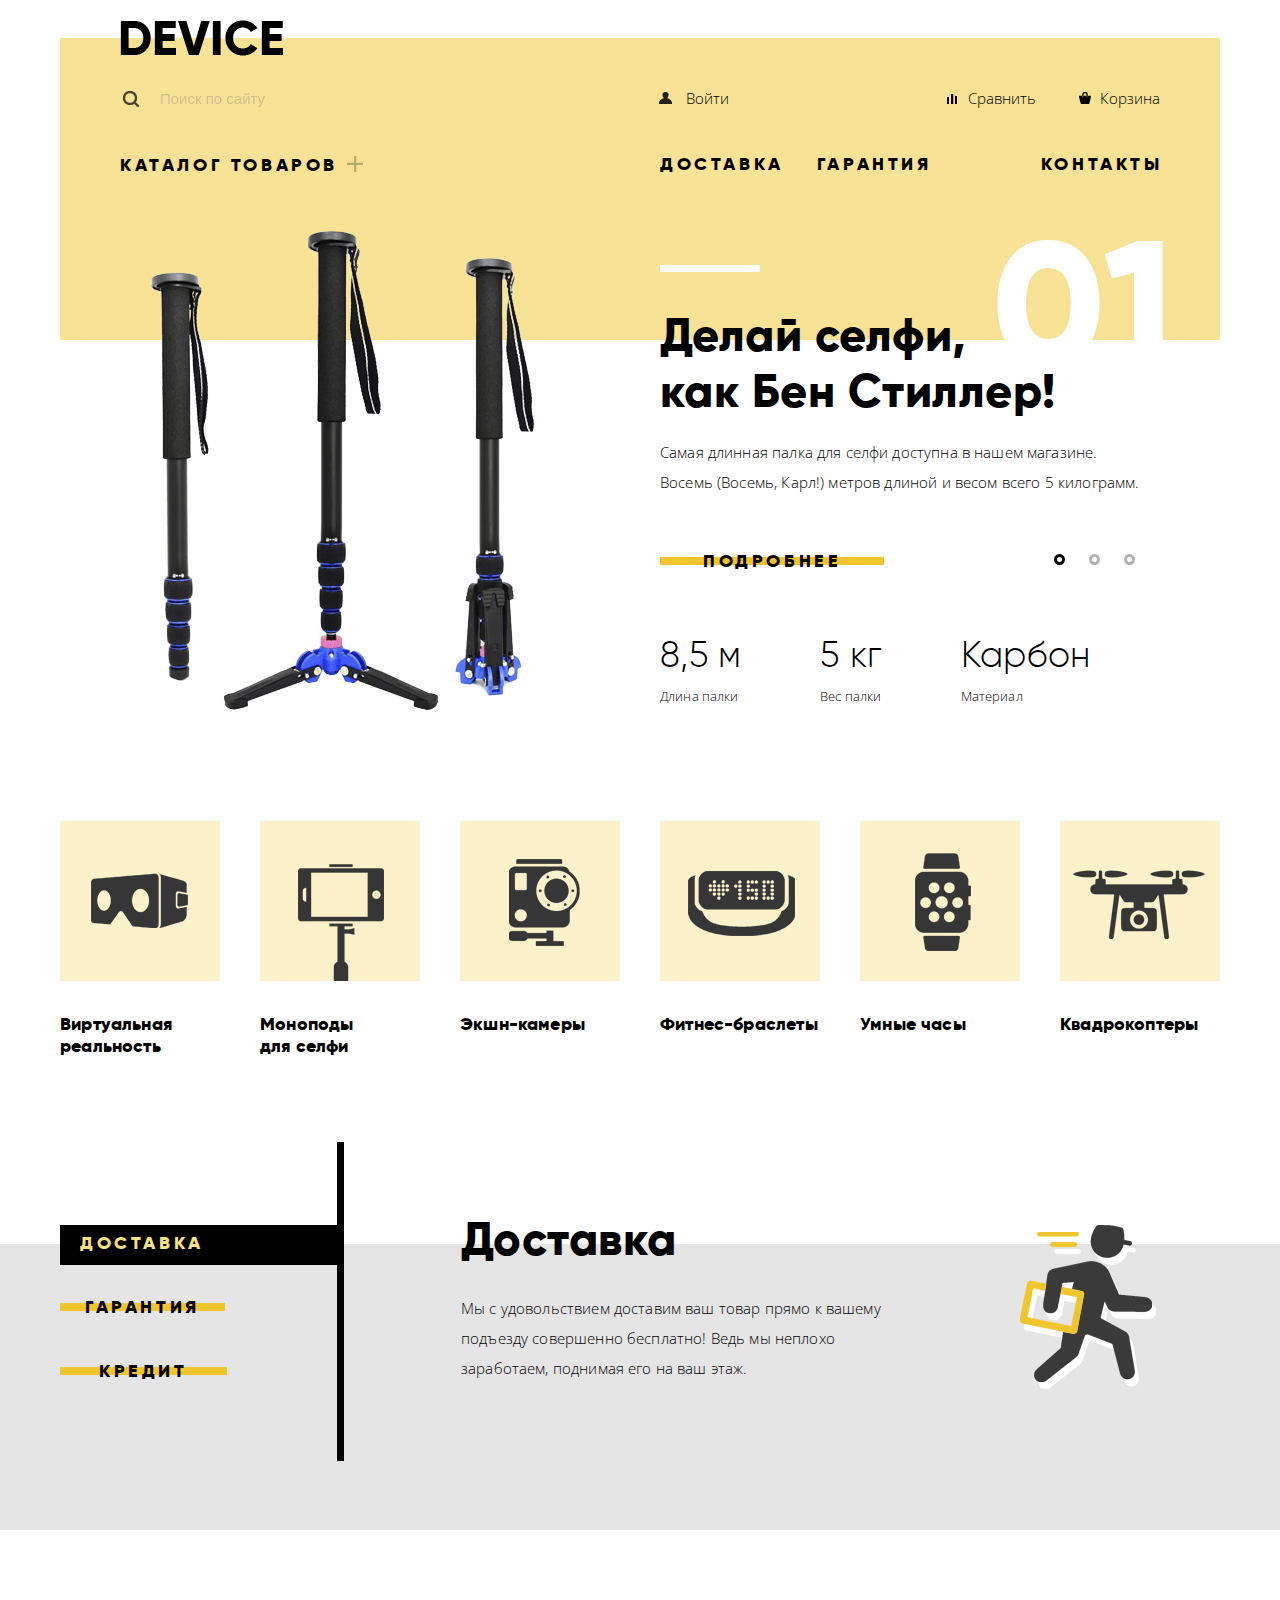
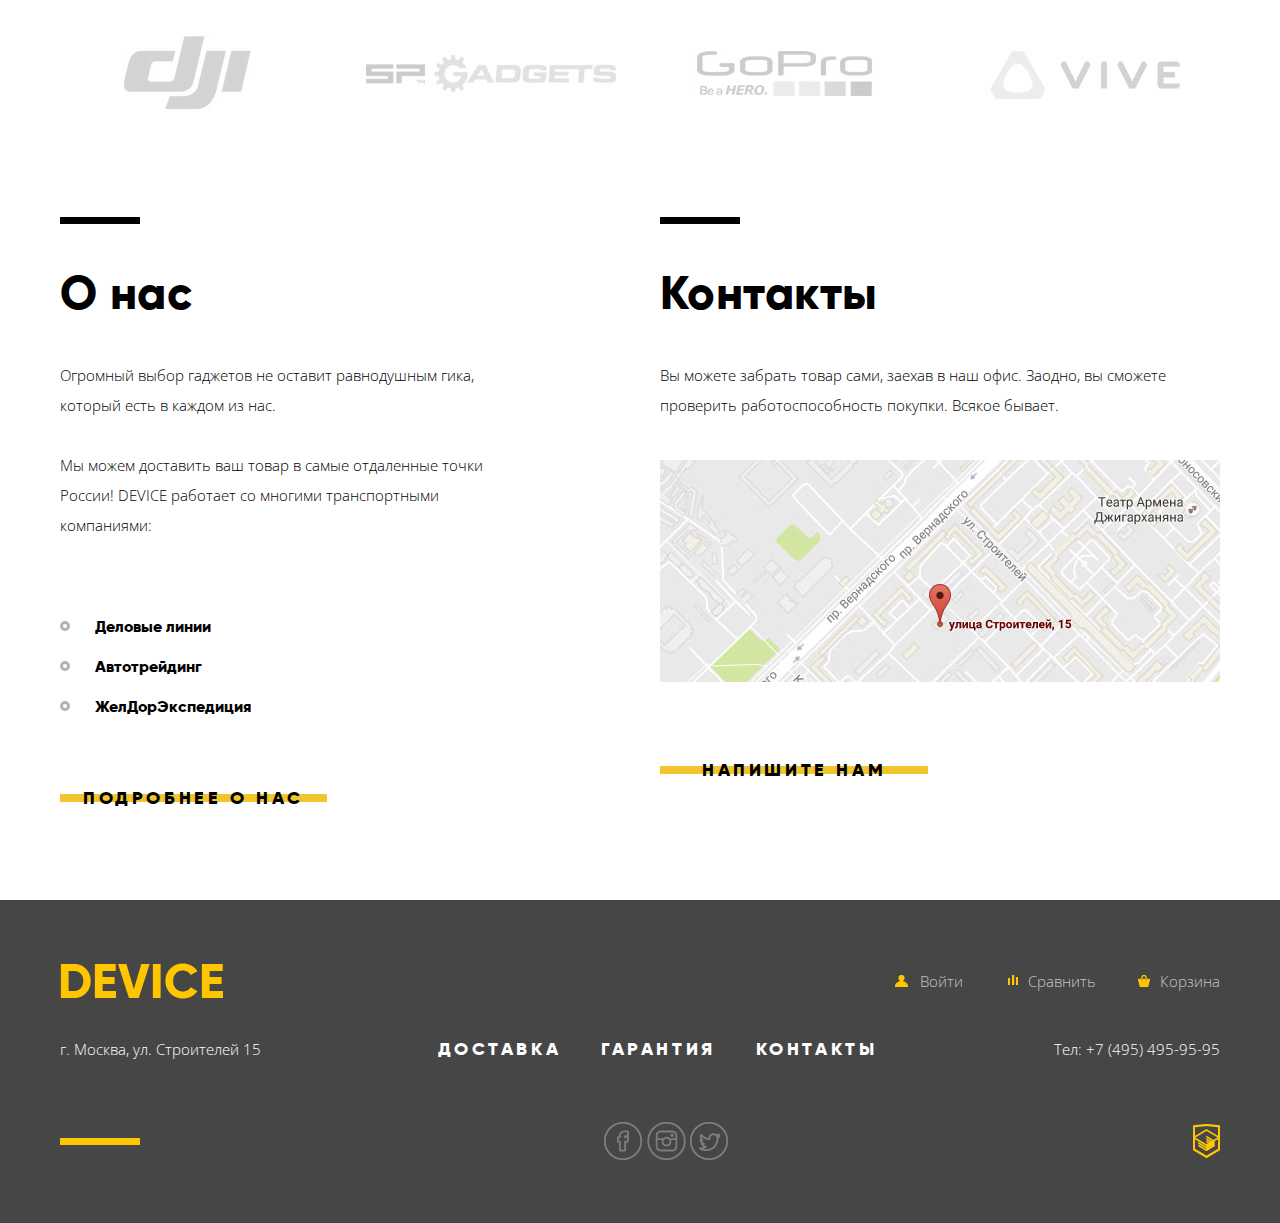
==== index.html @ bcefc42e "Доработки 6-7" ====
<!DOCTYPE html>
<html lang="ru">
  <head>
    <meta charset="utf-8">
    <link href="css/normalize.css" rel="stylesheet">
    <link href="css/style.css" rel="stylesheet">
    <link href="https://fonts.googleapis.com/css?family=Open+Sans:300,400&amp;subset=cyrillic" rel="stylesheet">
    <title>HTML Academy: Device Index</title>
  </head>
  <body>

    <div class="wrapper">
      <div class="header">

        <div class="header-wrapper">
          <div class="header-block_left">
            <div class="header-logo">DEVICE</div>
            <form class="header-search">
              <input class="search-input" type="text" name="search" placeholder="Поиск по сайту">
              <button class="search-button" type="submit">Найти</button>
            </form>
            <ul class="header-menu">
              <li>
                <a href="#" class="header-menu-catalog">Каталог товаров</a>
                <ul class="header-submenu">
                  <li><a href="#">Виртуальная реальность</a></li>
                  <li><a href="#">Моноподы для селфи</a></li>
                  <li><a href="#">Экшн-камеры</a></li>
                  <li><a href="#">Фитнес-браслеты</a></li>
                  <li><a href="#">Умные часы</a></li>
                  <li><a href="#">&nbsp;</a></li>
                  <li><a href="#">Квадрокоптеры</a></li>
                </ul>
              </li>
            </ul>
          </div>

          <div class="header-block_right">
            <div class="header-user-menu">
              <div class="header-enter"><a href="#">Войти</a></div>
              <div class="header-compare"><a href="#">Сравнить</a></div>
              <div class="header-basket"><a href="#">Корзина</a></div>
            </div>
            <div class="header-right-menu">
              <div class="header-delievery"><a href="#">Доставка</a></div>
              <div class="header-warranty"><a href="#">Гарантия</a></div>
              <div class="header-contacts"><a href="#">Контакты</a></div>
            </div>
        </div>

        <div class="sliders">
          <input type="radio" id="btn-1" name="toggle" checked>
          <input type="radio" id="btn-2" name="toggle" >
          <input type="radio" id="btn-3" name="toggle" >
          <div class="sliders-control">
            <label for="btn-1"></label>
            <label for="btn-2"></label>
            <label for="btn-3"></label>
          </div>

          <div class="all-sliders">

            <div class="slider">
              <div class="sliders-img">
                <img src="img/slider-1.png" alt="слайд1" width=384 height=486>
              </div>
              <div class="sliders-container">
                <h2>Делай селфи, как&nbsp;Бен Стиллер!</h2>
                <p>Самая длинная палка для селфи доступна в нашем магазине.
                Восемь (Восемь, Карл!) метров длиной и весом всего 5 килограмм.</p>
                <div class="sliders-switch">
                  <a href="#" class="buttons buttons-slider">Подробнее</a>
                </div>
                <div class="sliders-features">
                  <div class="sliders-features1">
                    <p class="feature-properties">8,5 м</p>
                    <span>Длина палки</span>
                  </div>
                  <div class="sliders-features2">
                    <p class="feature-properties">5 кг</p>
                    <span>Вес палки</span>
                  </div>
                  <div class="sliders-features3">
                    <p class="feature-properties">Карбон</p>
                    <span>Материал</span>
                  </div>
                </div>
              </div>
            </div>

            <div class="slider">
              <div class="sliders-img">
                <img src="img/slider-2.png" alt="слайд2" width=345 height=485>
              </div>
              <div class="sliders-container container-2">
                <h2>Худеем<br> правильно!</h2>
                <p>Мотивирующие фитнес-браслеты помогут найти в себе силы
                не пропускать занятия и соблюдать диету.</p>
                <div class="sliders-switch">
                  <a href="#" class="buttons buttons-slider">Подробнее</a>
                </div>
                <div class="sliders-features">
                  <div class="sliders-features1">
                    <p class="feature-properties">48 часов</p>
                    <span>Без подзарядки</span>
                  </div>
                  <div class="sliders-features2">
                    <p class="feature-properties"></p>
                    <span></span>
                  </div>
                  <div class="sliders-features3">
                    <p class="feature-properties"></p>
                    <span></span>
                  </div>
                </div>
              </div>
            </div>

            <div class="slider">
              <div class="sliders-img">
                <img src="img/slider-3.png" alt="слайд3" width=526 height=334>
              </div>
              <div class="sliders-container container-3">
                <h2>Порхает как бабочка, жалит как пчела!</h2>
                <p>Этот обычный, на первый взгляд, квадрокоптер оснащен
                  мощным лазером, замаскированным под стандартную камеру.</p>
                <div class="sliders-switch">
                  <a href="#" class="buttons buttons-slider">Подробнее</a>
                </div>
                <div class="sliders-features">
                  <div class="sliders-features1">
                    <p class="feature-properties">800 м</p>
                    <span>Дальность полета</span>
                  </div>
                  <div class="sliders-features2">
                    <p class="feature-properties">50 м</p>
                    <span>Радиус поражения</span>
                  </div>
                  <div class="sliders-features3">
                    <p class="feature-properties"></p>
                    <span></span>
                  </div>
                </div>
              </div>
            </div>

        </div>

      </div>
      </div> <!-- конец header-wrapper -->
    </div>

    <div class="catalog">
      <a href="#" class="catalog-item item1">Виртуальная реальность</a>
      <a href="#" class="catalog-item item2">Моноподы для&nbsp;селфи</a>
      <a href="#" class="catalog-item item3">Экшн-камеры</a>
      <a href="#" class="catalog-item item4">Фитнес-браслеты</a>
      <a href="#" class="catalog-item item5">Умные часы</a>
      <a href="#" class="catalog-item item6">Квадрокоптеры</a>
    </div>

    </div> <!-- конец wrapper  -->

    <div class="options">
      <div class="wrapper">
        <ul class="options-menu">
          <li class="active-tab"><a href="#" class="buttons buttons-delievery">Доставка</a></li>
          <li><a href="#" class="buttons buttons-warranty">Гарантия</a></li>
          <li><a href="#" class="buttons buttons-credit">Кредит</a></li>
        </ul>
        <div class="options-tab">
          <h2>Доставка</h2>
          <p>Мы с удовольствием доставим ваш товар прямо к вашему
          подъезду совершенно бесплатно! Ведь мы неплохо
          заработаем, поднимая его на ваш этаж.</p>
        </div>
      </div>
    </div>

  <div class="wrapper">
    <div class="company">
      <img class="company-item" src="img/logo-1.jpg" alt="dji" width=260 height=100>
      <img class="company-item" src="img/logo-2.jpg" alt="sp" width=260 height=100>
      <img class="company-item" src="img/logo-3.jpg" alt="gopro" width=260 height=100>
      <img class="company-item" src="img/logo-4.jpg" alt="vive" width=260 height=100>
    </div>

    <div class="about-contacts">

      <div class="about">
        <h2>О нас</h2>
        <p>Огромный выбор гаджетов не оставит равнодушным гика,
        который есть в каждом из нас.</p>
        <p>Мы можем доставить ваш товар в самые отдаленные точки
        России! DEVICE работает со многими транспортными компаниями:</p>
        <ul class="about-menu">
          <li class="about-item">Деловые линии</li>
          <li class="about-item">Автотрейдинг</li>
          <li class="about-item">ЖелДорЭкспедиция</li>
        </ul>
        <a href="#" class="buttons buttons-about">Подробнее о нас</a>
      </div>

      <div class="contacts">
        <h2>Контакты</h2>
        <p>Вы можете забрать товар сами, заехав в наш офис. Заодно, вы сможете
        проверить работоспособность покупки. Всякое бывает.</p>
        <a href="https://yandex.ru/maps" class="contacts-map"><img src="img/map.jpg" alt="map" width="560" height="222"></a>
        <a href="#" class="buttons buttons-contacts">Напишите нам</a>
      </div>

    </div>

  </div> <!-- конец wrapper -->

    <div class="footer">
      <div class="wrapper">

        <div class="footer-top">
          <a href="#" class="footer-logo">DEVICE</a>
          <div class="footer-user_menu">
            <a href="#" class="footer-enter footer-group">Войти</a>
            <a href="#" class="footer-compare footer-group">Сравнить</a>
            <a href="#" class="footer-basket footer-group">Корзина</a>
          </div>
        </div>
        <div class="footer-main">
          <p class="footer-address">г. Москва, ул. Строителей 15</p>
          <div class="footer-menu">
            <div class="footer-delievery"><a href="#">Доставка</a></div>
            <div class="footer-warranty"><a href="#">Гарантия</a></div>
            <div class="footer-contacts"><a href="#">Контакты</a></div>
          </div>
          <p class="footer-phone">Тел: +7 (495) 495-95-95</p>
        </div>
        <div class="footer-bottom">
          <div class="footer-social">
            <a href="#" class="social-btn facebook">Facebook</a>
            <a href="#" class="social-btn instagramm">Instagram</a>
            <a href="#" class="social-btn twitter">Twitter</a>
          </div>
          <a href="https://htmlacademy.ru/intensive/htmlcss" class="footer-copyright">HTML</a>
        </div>

      </div>
    </div>

    <!-- popup  -->
    <div class="popup">
      <button class="popup-close" type="button" title="Close">Close</button>
      <div class="popup-wrapper">
        <form id="write" class="popup-form">
          <p class="popup-name">Ваше имя:<br>
            <input type="text" name="name" placeholder="Представьтесь, пожалуйста">
          </p>
          <p class="popup-email">Ваш e-mail:<br>
            <input type="text" name="e-mail" placeholder="Для отправки ответа">
          </p>
          <p class="popup-textarea">Текст письма:<br>
            <textarea class="popup-text" name="text" placeholder="В свободной форме"></textarea>
          </p>
          <input type="button" class="buttons buttons-popup" form="write" value="Отправить">
        </form>
      </div>
    </div>

  </body>
</html>
---- css/style.css ----
/* SPRITE  */

.sprite {
    background-image: url(../img/sprite.png);
    background-repeat: no-repeat;
    display: block;
}

.sprite-btn-checkbox {
    width: 12px;
    height: 7px;
    background-position: -10px -10px;
}

.sprite-btn-radio {
    width: 9px;
    height: 9px;
    background-position: -10px -37px;
}

.sprite-footer-cart {
    width: 12px;
    height: 12px;
    background-position: -10px -66px;
}

.sprite-footer-compare {
    width: 10px;
    height: 10px;
    background-position: -10px -98px;
}

.sprite-footer-user {
    width: 13px;
    height: 12px;
    background-position: -10px -128px;
}

.sprite-header-cart {
    width: 12px;
    height: 12px;
    background-position: -10px -160px;
}

.sprite-header-compare {
    width: 10px;
    height: 10px;
    background-position: -10px -192px;
}

.sprite-header-user {
    width: 13px;
    height: 12px;
    background-position: -10px -222px;
}

.sprite-logo-footer {
    width: 163px;
    height: 36px;
    background-position: -10px -254px;
}

.sprite-logo-header {
    width: 163px;
    height: 36px;
    background-position: -10px -310px;
}

.sprite-new {
    width: 60px;
    height: 61px;
    background-position: -10px -366px;
}

.sprite-popular-1 {
    width: 160px;
    height: 160px;
    background-position: -10px -447px;
}

.sprite-popular-2 {
    width: 160px;
    height: 160px;
    background-position: -10px -627px;
}

.sprite-popular-3 {
    width: 160px;
    height: 160px;
    background-position: -10px -807px;
}

.sprite-popular-4 {
    width: 160px;
    height: 160px;
    background-position: -10px -987px;
}

.sprite-popular-5 {
    width: 160px;
    height: 160px;
    background-position: -10px -1167px;
}

.sprite-popular-6 {
    width: 160px;
    height: 160px;
    background-position: -10px -1347px;
}

.sprite-search {
    width: 16px;
    height: 16px;
    background-position: -10px -1527px;
}

.sprite-service-credit {
    width: 156px;
    height: 188px;
    background-position: -10px -1563px;
}

.sprite-service-delivery {
    width: 136px;
    height: 164px;
    background-position: -10px -1771px;
}

.sprite-service-warranty {
    width: 171px;
    height: 195px;
    background-position: -10px -1955px;
}

.sprite-social-facebook {
    width: 39px;
    height: 38px;
    background-position: -10px -2170px;
}

.sprite-social-instagram {
    width: 39px;
    height: 38px;
    background-position: -10px -2228px;
}

.sprite-social-twitter {
    width: 38px;
    height: 38px;
    background-position: -10px -2286px;
}

.sprite-www {
    width: 27px;
    height: 34px;
    background-position: -10px -2344px;
}

.sprite-zplus {
    width: 16px;
    height: 16px;
    background-position: -10px -2398px;
}


/* FONTS */

@font-face {
  font-family: 'Gilroy';
  src: local('Gilroy Light'), local('Gilroy-Light'),
    url('../fonts/Gilroylight.woff2') format('woff2'),
    url('../fonts/Gilroylight.woff') format('woff'),
    url('../fonts/Gilroylight.ttf') format('truetype');
  font-weight: 300;
  font-style: normal;
}

@font-face {
  font-family: 'Gilroy';
  src: local('Gilroy ExtraBold'), local('Gilroy-ExtraBold'),
    url('../fonts/Gilroyextrabold.woff2') format('woff2'),
    url('../fonts/Gilroyextrabold.woff') format('woff'),
    url('../fonts/Gilroyextrabold.ttf') format('truetype');
  font-weight: 800;
  font-style: normal;
}

body {
  font-size: 15px;
  line-height: 30px;
  font-weight: 300;
  color: #000000;
  font-family: 'Open Sans', 'Arial', sans-serif;
}

.wrapper {
  width: 1160px;
  margin: 0 auto;
}

a {
  color: #000000;
  text-decoration: none;
}

ul {
  list-style: none;
}

img {
  max-width: 100%;
}

h2 {
  font-family: 'Gilroy', 'Arial', sans-serif;
  font-size: 47px;
  line-height: 56px;
  font-weight: 800;
  letter-spacing: 0.01em;
}

h3 {
  font-family: 'Gilroy', 'Arial', sans-serif;
  font-size: 16px;
  line-height: 56px;
  font-weight: 800;
  letter-spacing: 0.2em;
  text-transform: uppercase;
}

/* INDEX.HTML */

/* header */

.header {
  padding-top: 20px;
}

.header-wrapper {
  display: flex;
  flex-wrap: wrap;
  background: linear-gradient(to bottom, #ffffff 0%,#ffffff 2.3%,#f7e296 2.3%,#f7e296 40%,#ffffff 40%,#ffffff 100%);
}

.header-wrapper_catalog {
  display: flex;
  background: linear-gradient(to bottom, #ffffff 0%,#ffffff 10%,#f7e296 10%,#f7e296 100%);
  padding-bottom: 29px;
}

.header-logo {
  margin-bottom: 19px;
  width: 163px;
  height: 36px;
  background-image: url(../img/logo-header.png);
  font-size: 0;
}

.header-logo:hover {
  opacity: .6;
}

.header-logo:active {
  opacity: .3;
}

.header-search {
  line-height: 36px;
  letter-spacing: 0.01em;
  margin-bottom: 23px;
  display: flex;
  background-color: #f7e296;
  position: relative;
}

.header-search::before {
  position: absolute;
  content: '';
  background-image: url(../img/sprite.png);
  background-repeat: no-repeat;
  width: 16px;
  height: 16px;
  background-position: -10px -1527px;
  top: 16px;
  left: 3px;
}

.search-input {
  height: 45px;
  border: none;
  border-bottom: 2px solid transparent;
  opacity: .3;
  padding-left: 40px;
  width: 335px;
  background-color: #f7e296;
}

.search-input:hover {
  opacity: .6;
}

.search-input:focus {
  border-bottom: 2px solid #000000;
  border-top: none;
  opacity: 1;
}

.search-input:focus ~ .search-button {
  display: block;
}

.search-button {
  width: 81px;
  height: 49px;
  display: none;
  background-color: #f7e296;
  border: 2px solid #000000;
}

.search-button:hover {
  background-color: #000000;
  color: #ffffff;
}

.search-button:active {
  color: rgba(255, 255, 255, .3);
}

.header-menu {
  padding: 0;
  position: relative;
}


.header-menu li:hover .header-submenu {
  display: flex;
}

.header-menu-catalog {
  position: relative;
}

.header-menu-catalog::after {
  position: absolute;
  content: '';
  background-image: url(../img/sprite.png);
  background-repeat: no-repeat;
  width: 16px;
  height: 16px;
  background-position: -10px -2398px;
  top: 2px;
  right: -25px;
  opacity: .3;
}

.header-submenu {
  position: absolute;
  display: none;
  width: 1100px;
  left: -60px;
  padding-left: 60px;
  padding-bottom: 28px;
  height: 129px;
  letter-spacing: 0.01em;
  line-height: 36px;
  flex-direction: column;
  flex-wrap: wrap;
  align-content: flex-start;
  background-color: #f7e296;
  z-index: 10;
/*
  top: 25px;
  padding-top: 20px;
*/

}

.header-submenu li {
  width: 200px;
/*  background-color: red;*/
}

.header-menu-catalog:hover {
  opacity: .6;
}

.header-menu-catalog:hover ~ .header-submenu {
  display: flex;
}

.header-menu-catalog:hover::after {
  opacity: .2;
}

.header-menu-catalog:active {
  opacity: .3;
}

.header-menu-catalog:active::after {
  opacity: .1;
}

.header-block_left {
  padding-left: 60px;
  width: 520px;
}

.header-block_right {
  width: 580px;
}

.header-logout,
.header-user,
.header-enter,
.header-compare,
.header-basket {
  display: inline-block;
  vertical-align: middle;
}

.header-enter {
  margin-left: 46px;
  margin-right: 235px;
  position: relative;
  padding: 0;
}

.header-enter::before {
  content: '';
  position: absolute;
  background-image: url(../img/sprite.png);
  background-repeat: no-repeat;
  width: 13px;
  height: 12px;
  background-position: -10px -222px;
  left: -27px;
  top: 12px;
}

.header-compare {
  margin-right: 60px;
  position: relative;
}

.header-compare::before {
  content: '';
  position: absolute;
  background-image: url(../img/sprite.png);
  background-repeat: no-repeat;
  width: 10px;
  height: 10px;
  background-position: -10px -192px;
  left: -21px;
  top: 14px;
}

.header-basket {
  position: relative;
}

.header-basket::before {
  position: absolute;
  content: '';
  background-image: url(../img/sprite.png);
  background-repeat: no-repeat;
  width: 12px;
  height: 12px;
  background-position: -10px -160px;
  left: -21px;
  top: 12px;
}

.header-enter:hover,
.header-compare:hover,
.header-basket:hover,
.header-enter:hover::before,
.header-compare:hover::before,
.header-basket:hover::before{
  opacity: .6;
}

.header-enter:active,
.header-compare:active,
.header-basket:active,
.header-enter:active::before,
.header-compare:active::before,
.header-basket:active::before{
  opacity: .3;
}

.header-user-logout .header-enter {   /* изменения на странице каталога */
  margin-right: 20px
}

.header-user-logout .header-logout {  /* изменения на странице каталога */
  margin-right: 80px;
  opacity: .3;
}

.header-user-menu,
.header-user-logout {
  margin-top: 60px;
  margin-bottom: 30px;
}

.header-user-menu a,
.header-user-login a,
.header-user-logout a{
  line-height: 36px;
}

.header-right-menu,
.header-menu-catalog {
  font-family: 'Gilroy', 'Arial', sans-serif;
  font-size: 18px;
  line-height: 36px;
  font-weight: 800;
  letter-spacing: 0.2em;
  text-transform: uppercase;
}

.header-right-menu {
  display: flex;
  padding-left: 20px;
}

.header-delievery {
  flex-basis: 28%
}

.header-warranty {
  flex-basis: 40%
}

.header-contacts {
  flex-basis: auto;
}

.header-right-menu a:hover,
.footer-menu a:hover,
.header-menu-catalog:hover {
  opacity: .6;
}

.header-right-menu a:active,
.footer-menu a:active,
.header-menu-catalog:active {
  opacity: .3;
}

/*  кнопки "Подробнее" "Напишите нам" и т.д. */
/*  ---------------------------------------- */
/*  ---------------------------------------- */

.buttons {
  display: inline-block;
  height: 40px;
  font-family: 'Gilroy', 'Arial', sans-serif;
  font-size: 18px;
  line-height: 36px;
  font-weight: 800;
  letter-spacing: 0.2em;
  text-transform: uppercase;
  background: linear-gradient(to bottom, #ffffff 1%,#ffffff 35%,#f0c52e 35%,#f0c52e 55%,#ffffff 55%,#ffffff 100%);
}

.buttons:hover {
  background: linear-gradient(to bottom, #f0c52e 1%,#f0c52e 100%);
}

.buttons:active {
  background: linear-gradient(to bottom, #f0c52e 1%,#f0c52e 100%);
  color: rgba(0, 0, 0, .3)
}

.buttons-slider {
  padding: 0 43px;
}

.buttons-delievery {
  padding: 0 20px;
  background: linear-gradient(to bottom, #e5e5e5 1%,#e5e5e5 35%,#f0c52e 35%,#f0c52e 55%,#e5e5e5 55%,#e5e5e5 100%);
}

.buttons-warranty {
  padding: 0 25px;
  background: linear-gradient(to bottom, #e5e5e5 1%,#e5e5e5 35%,#f0c52e 35%,#f0c52e 55%,#e5e5e5 55%,#e5e5e5 100%);
}

.buttons-credit {
  padding: 0 39px;
  background: linear-gradient(to bottom, #e5e5e5 1%,#e5e5e5 35%,#f0c52e 35%,#f0c52e 55%,#e5e5e5 55%,#e5e5e5 100%);
}

.buttons-contacts {
  margin-top: 61px;
  padding: 0 42px;
}

.buttons-about {
  padding: 0 23px;
}

.buttons-form {
  border: none;
  background: linear-gradient(to bottom, #efefef 1%,#efefef 35%,#f0c52e 35%,#f0c52e 55%,#efefef 55%,#efefef 100%);
  padding: 0 42px;
}

.buttons-action {
  background: linear-gradient(to bottom, transparent 1%,#efefef 35%,#f0c52e 35%,#f0c52e 55%,#efefef 55%, transparent 100%);
  padding-left: 37px;
  padding-right: 39px;
}

.buttons-popup {
  padding-left: 35px;
  padding-right: 37px;
  border: none;
  background-color: transparent;
}

/* sliders */

.sliders {
  margin-top: 70px;
  min-height: 553px;
  position: relative;
}

.sliders-control {
  position: absolute;
  height: 20px;
  right: 75px;
  top: 275px;
}

.sliders-control label {
  display: inline-block;
  vertical-align: middle;
  width: 5px;
  height: 5px;
  margin: 0 10px;
  border: 3px solid #000000;
  border-radius: 50%;
  cursor: pointer;
  opacity: .3;
}


.sliders input[type=radio] {
  position: absolute;
  opacity: 0;
}


#btn-1:checked ~ .sliders-control label[for="btn-1"],
#btn-2:checked ~ .sliders-control label[for="btn-2"],
#btn-3:checked ~ .sliders-control label[for="btn-3"] {
  opacity: 1;
}

.slider {
  display: none;
}

#btn-1:checked ~ .all-sliders .slider:nth-child(1) {
  display: flex;
}

#btn-2:checked ~ .all-sliders .slider:nth-child(2) {
  display: flex;
}

#btn-3:checked ~ .all-sliders .slider:nth-child(3) {
  display: flex;
}

.sliders-img {
  flex-basis: 50%;
}

.sliders-img img {
  display: block;
  margin-left: 90px;
  margin-top: -41px;
}

.sliders-container {
  flex-basis: 50%;
  margin-left: 115px;
  padding-right: 75px;
  position: relative;
}

.sliders-container::before {
  position: absolute;
  content: '';
  width: 100px;
  height: 7px;
  background-color: #ffffff;
  top: -3px;
  left: 0;
  z-index: 1;
}

.sliders-container::after {
  position: absolute;
  content:'01';
  font-family: 'Gilroy', 'Arial', sans-serif;
  font-size: 179px;
  line-height: 179px;
  font-weight: 800;
  letter-spacing: 0.01em;
  top: -53px;
  right: 43px;
  color: #ffffff;
  z-index: 5;
}

.container-2::after {
  content:'02';
}

.container-3::after {
  content:'03';
}

.sliders-container h2 {
  margin-bottom: 0;
}

.sliders-container p {
  margin-top: 18px;
  letter-spacing: 0.01em
}

.sliders-switch {
  margin-top: 46px;
  margin-bottom: 33px;
}

.sliders-features {
  display: flex;
  justify-content: flex-start;
  font-size: 13px;
  line-height: 20px;
  font-weight: 300;
  color: #000000;
  letter-spacing: 0.01em;
  font-family: 'Open Sans', 'Arial', sans-serif;
}

.feature-properties {
  font-family: 'Gilroy', 'Arial', sans-serif;
  font-size: 36px;
  line-height: normal;
  font-weight: 300;
  letter-spacing: 0.01em;
  margin-bottom: 10px;
}

.sliders-features1 {
  flex-basis: 33%;
}

.sliders-features2 {
  flex-basis: 29%;
}

.sliders-features3 {
  flex-basis: 38%;
}

/* catalog */

.catalog {
  display: flex;
  justify-content: space-between;
  font-family: 'Gilroy', 'Arial', sans-serif;
  font-size: 18px;
  line-height: normal;
  font-weight: 800;
  letter-spacing: 0.01em;
}

.catalog-item {
  display: block;
  width: 160px;
}

.catalog-item::before {
  content: '';
  display: block;
  height: 160px;
  background-color: #f7e296;
  background-image: url(../img/sprite.png);
  background-repeat: no-repeat;
  margin-bottom: 32px;
}

.catalog-item.item1::before {
background-position: -10px -447px;
}

.catalog-item.item2::before {
  background-position: -10px -627px;
}

.catalog-item.item3::before {
  background-position: -10px -807px;
}

.catalog-item.item4::before {
  background-position: -10px -987px;
}

.catalog-item.item5::before {
  background-position: -10px -1167px;
}

.catalog-item.item6::before {
  background-position: -10px -1347px;
}

.catalog-item:hover::before {
  background-color: #f0c52e;
}

.catalog-item:active::before {
  opacity: .5;
}

/* options */

.options {
  padding-bottom: 95px;
  background: linear-gradient(to bottom, #ffffff 0%,#ffffff 20%,#e5e5e5 20%,#e5e5e5 100%);
}

.options .wrapper {
  display: flex;
  margin-top: 115px;
}

.options-menu {
  font-family: 'Gilroy', 'Arial', sans-serif;
  font-size: 18px;
  line-height: normal;
  font-weight: 800;
  letter-spacing: 0.2em;
  text-transform: uppercase;
  width: 284px;
  margin-right: 117px;
  padding-left: 0;
  padding-top: 35px;
}

.options-menu li {
/*  padding-left: 20px;*/
  margin-bottom: 24px;
}

.active-tab {
  position: relative;
  background-color: #000000;
}

.active-tab::after {
  position: absolute;
  content: '';
  width: 7px;
  height: 319px;
  background-color: #000000;
  right: 0;
  top: -83px;
}

.active-tab a {
  color: #f7e184;
}

.active-tab .buttons-delievery {
  background: #000000;
}

.options-tab {
  position: relative;
  flex-grow: 1;
}

.options-tab-2 {
  position: relative;
  flex-grow: 1;
}

.options-tab-3 {
  position: relative;
  flex-grow: 1;
}

.options-tab::after {
  position: absolute;
  content: '';
  background-image: url(../img/sprite.png);
  background-repeat: no-repeat;
  width: 136px;
  height: 164px;
  background-position: -10px -1771px;
  top: 53px;
  right: 64px;
}

.options-tab h2 {
  margin-bottom: 26px;
}

.options-tab p {
  letter-spacing: 0.01em;
  width: 430px;
}

/* company */

.wrapper .company {
  display: flex;
  justify-content: space-between;
}

.company {
  margin-top: 94px;
}

.company-item {
  filter: grayscale(100%);
  opacity: .2;
}

.company-item:hover {
  filter: grayscale(0%);
  opacity: 1;
}

/* about-contacts */

.about-contacts {
  padding-top: 102px;
  padding-bottom: 80px;
  display: flex;
}


.about {
  width: 565px;
  position: relative;
}

.about::before {
  position: absolute;
  content: '';
  background-color: #000000;
  width: 80px;
  height: 7px;
  top: -9px;
}

.contacts {
  width: 565px;
  padding-left: 40px;
  position: relative;
}

.contacts::before {
  position: absolute;
  content: '';
  background-color: #000000;
  width: 80px;
  height: 7px;
  top: -9px;
}

.about p {
  width: 472px;
  margin-bottom: 30px;
}

.contacts p {
  margin-bottom: 40px;
}

.contacts-footer {   /* !!!!! */
  margin-top: 80px;
}

.about-menu {
  font-family: 'Gilroy', 'Arial', sans-serif;
  font-size: 16px;
  line-height: 40px;
  font-weight: 800;
  margin-top: 67px;
  margin-bottom: 53px;
  padding-left: 35px;
}

.about-item {
  position: relative;
}

.about-item::before {
  position: absolute;
  content: '';
  width: 4px;
  height: 4px;
  border: 3px solid #b2b2b2;
  border-radius: 50%;
  left: -35px;
  top: 14px;
}

.about-footer,
.contacts-footer {
  font-family: 'Gilroy', 'Arial', sans-serif;
  font-size: 18px;
  line-height: normal;
  font-weight: 800;
  letter-spacing: 0.2em;
  text-transform: uppercase;
}

/* footer */

.footer {
  background: #464646;
  padding-top: 63px;
  padding-bottom: 63px;
}

.footer,
.footer a{
  color: #ffffff;
}

.footer-logo {
  font-size: 0;
  display: inline-block;
  width: 164px;
  height: 36px;
  background-image: url(../img/sprite.png);
  background-repeat: no-repeat;
  background-position: -10px -254px;
}

.footer-logo:hover {
  opacity: .6;
}

.footer-logo:active {
  opacity: .3;
}

.footer-top {
  display: flex;
  justify-content: space-between;
  margin-bottom: 20px;
}

.footer-user_menu {
  width: 300px;
  display: flex;
  justify-content: space-between;
  line-height: 36px;
}

.footer-enter,
.footer-compare,
.footer-basket {
  position: relative;
}

.footer-group::before {
  position: absolute;
  content: '';
  background-image: url(../img/sprite.png);
}

.footer-enter::before {
  width: 13px;
  height: 12px;
  background-position: -10px -128px;
  top: 12px;
  left: -25px;
}

.footer-compare::before {
  width: 10px;
  height: 10px;
  background-position: -10px -98px;
  top: 12px;
  left: -20px;
}

.footer-basket::before {
  width: 12px;
  height: 12px;
  background-position: -10px -66px;
  top: 12px;
  left: -22px;
}

.footer-user_menu .footer-enter,
.footer-user_menu .footer-compare,
.footer-user_menu .footer-basket {
  color: rgba(255, 255, 255, .7);
}

.footer-enter:hover,
.footer-compare:hover,
.footer-basket:hover {
  color: rgba(255, 255, 255, 1);
}

.footer-enter:active,
.footer-compare:active,
.footer-basket:active {
  color: rgba(255, 255, 255, .3);
}


.footer-enter:hover::before,
.footer-compare:hover::before,
.footer-basket:hover::before {
  opacity: .6;
}

.footer-enter:active::before,
.footer-compare:active::before,
.footer-basket:active::before {
  opacity: .3;
}

.footer-main {
  display: flex;
  justify-content: space-between;
  margin-bottom: 43px;
}

.footer-bottom {
  display: flex;
  justify-content: space-between;
  align-items: center;
}

.footer-menu {
  font-family: 'Gilroy', 'Arial', sans-serif;
  font-size: 18px;
  line-height: normal;
  font-weight: 800;
  letter-spacing: 0.2em;
  text-transform: uppercase;
  width: 440px;
  display: flex;
  justify-content: space-between;
  align-items: center;
}

.footer-menu li {
  display: inline-block;
}

.footer-bottom::before {
  content: '';
  background-color: #ffc600;
  width: 80px;
  height: 7px;
}

.social-btn {
  display: inline-block;
  vertical-align: middle;
  background-image: url(../img/sprite.png);
  background-repeat: no-repeat;
  width: 39px;
  height: 38px;
  font-size: 0;
  opacity: .3;
}

.facebook {
  background-position: -10px -2170px;
}

.instagramm {
  background-position: -10px -2228px;
}

.twitter {
  background-position: -10px -2286px;
}

.facebook:hover,
.instagramm:hover,
.twitter:hover {
  opacity: .6;
}

.facebook:active,
.instagramm:active,
.twitter:active {
  opacity: .1;
}


/* popup */

.popup {
  display: none;
}

.footer-copyright {
  display: inline-block;
  vertical-align: middle;
  font-size: 0;
  position: relative;
  width: 27px;
  height: 34px;
}

.footer-copyright::before {
  position: absolute;
  content: '';
  background-image: url(../img/sprite.png);
  background-repeat: no-repeat;
  width: 27px;
  height: 34px;
  background-position: -10px -2344px;
}

.footer-copyright:hover::before {
  opacity: .6;
}

.footer-copyright:active::before {
  opacity: .3;
}

/* CATALOG.HTML */

/* nav */

.nav {
  margin-top: -7px;
  margin-bottom: 40px;
}

.nav h2 {
  padding-left: 60px;
  margin-bottom: 12px;
}

.nav-breadcrumbs {
  font-size: 14px;
  line-height: 36px;
  letter-spacing: 0.01em;
}

.nav-breadcrumbs li {
  display: inline-block;
  vertical-align: middle;
  padding-left: 20px;
  padding-right: 13px;
  position: relative;
}

.nav-breadcrumbs a {
  color: rgba(0, 0, 0, .3);
}

.nav-breadcrumbs a:hover {
  color: rgba(0, 0, 0, .6);
}

.nav-breadcrumbs a:active {
  color: rgba(0, 0, 0, .1);
}

.nav-breadcrumbs li:nth-child(-n+2)::before {
  position: absolute;
  content: '';
  width: 5px;
  height: 1px;
  background-color: #000000;
  top: 15px;
  right: -7px;
  transform: rotate(45deg);
}

.nav-breadcrumbs li:nth-child(-n+2)::after {
  position: absolute;
  content: '';
  width: 5px;
  height: 1px;
  background-color: #000000;
  top: 18px;
  right: -7px;
  transform: rotate(-45deg);
}

/* filter-sort wrapper-wide*/

.filter-sort {
  display: flex;
  justify-content: space-between;
}

.filter-head {
  position: relative;
}

.wrapper-wide1 {
  background-color: #ebebeb;
}

.wrapper-left-filter,
.wrapper-left-filter2 {
  position: relative;
}

.wrapper-left-filter::before {
  position: absolute;
  content: '';
  height: 69px;
  background-color: #dcdcdc;
  top: 0;
  left: -9999px;
  right: 0px;
}

.wrapper-left-filter2::before {
  position: absolute;
  content: '';
  bottom: 0;
  background-color: #efefef;
  top: 0;
  left: -9999px;
  right: 0;
}

.wrapper-wide1 .wrapper {
  display: flex;
  justify-content: space-between;
}

.wrapper-wide2 .wrapper {
  display: flex;
  justify-content: space-between;
  background-color: #efefef;
}

.wrapper-left {
  width: 330px;
  box-sizing: border-box;
  padding-right: 70px;
  padding-left: 60px;
}

.wrapper-wide2 .wrapper-right {
  background-color: #ffffff;
  padding-left: 70px;
}

.wrapper-right {
  width: 760px;
}

.sort-container {
  margin-top: 70px;
}


/* filter */

.filter {
  position: relative;
  font-family: 'Gilroy', 'Arial', sans-serif;
  font-size: 16px;
  line-height: normal;
  font-weight: 800;
  letter-spacing: 0.2em;
  background-color: #efefef;
  margin: 0;
  width: 200px;
  margin-top: 70px;
}

.filter-head,
.sort-title {
  line-height: 36px;
}

.filter-price {
  border-top: 2px solid #000000;
  padding-top: 10px;
}

.filter-price,
.form-title {
  margin-top: 13px;
  font-size: 18px;
  letter-spacing: 0.01em;
}

.filter input {
  display: none;
}

input[type="checkbox"] + label {
  display: block;
  position: relative;
  cursor: pointer;
  margin-left: 10px;
}

input[type="checkbox"] + label::before {
  position: absolute;
  content: '';
  display: block;
  background-color: #dbdbdb;
  width: 23px;
  height: 23px;
/*  border: 1px solid #000000;*/
  top: 6px;
  left: -35px;
}

input[type="checkbox"]:checked + label::after {
  position: absolute;
  content: '';
  width: 12px;
  height: 7px;
  background-position: -10px -10px;
  background-image: url(../img/sprite.png);
  top: 15px;
  left: -29px;
}

input[type="radio"] + label {
  display: block;
  position: relative;
  cursor: pointer;
  margin-left: 10px;
}

input[type="radio"] + label::before {
  position: absolute;
  content: '';
  background-color: transparent;
  width: 20px;
  height: 20px;
  border: 2px solid #c6c6c6;
  border-radius: 50%;
  top: 7px;
  left: -37px;
}

input[type="radio"]:checked + label::after {
  position: absolute;
  content: '';
  width: 9px;
  height: 9px;
  background-position: -10px -37px;
  background-image: url(../img/sprite.png);
  top: 15px;
  left: -29px;
}

.header-search input {
  display: block;
}

.filter label,
.filter-price_control {
  font-family: 'Open Sans', 'Arial', sans-serif;
  font-size: 14px;
  line-height: 40px;
  font-weight: 300;
  letter-spacing: 0.01em;
}

.filter-range_control {
  position: relative;
  height: 40px;
  padding-top: 20px;
}

.filter-range_control .filter-scale {
  height: 2px;
  background: #dbdbdb;
}

.filter-range_control .filter-bar {
  width: 57%;
  height: 2px;
  background: #91c92f;
}

.filter-range_control .filter-toggle {
  position: absolute;
  top: 14px;
  left: 0;
  width: 9px;
  height: 9px;
  border: 2px solid #000000;
  background-color: #eeeeee;
  border-radius: 50%;
  cursor: pointer;
}

.filter-range_control .toggle-max {
  left: 110px;
}

.filter-range_control .filter-toggle:hover {
  border: 2px solid #ffffff;
  background-color: #7eae29;
}

.filter-price_control {
  opacity: .2;
}

.filter-min_price {
  margin-right: 65px;
}

.form-checkbox_container {
  margin-top: 27px;
  padding-bottom: 30px;
  border-top: 2px solid #000000;
  border-bottom: 2px solid #000000;
}

.form-radio_container {
  margin-bottom: 31px;
}

.form-checkbox_item,
.form-radio_item {
  padding-left: 25px;
}

/* sort */

.sort {
  width: 760px;
  min-height: 70px;
}

.sort-header {
  display: flex;
  justify-content: flex-start;
  align-items: center;
/*  margin-bottom: 69px;*/
  padding-left: 0;
}

.sort-filter {
  font-size: 14px;
  line-height: 18px;
}

.sort-filter li {
  display: inline-block;
  vertical-align: bottom;
  padding-left: 16px;
  padding-right: 11px;
}

.sort-filter a {
  opacity: .3;
}

.sort-filter a:hover {
  opacity: .6;
}

.sort-filter a:active {
  opacity: 1;
}

.sort-filter .sort-filter-active {
  opacity: 1;
}

.sort-order {
  flex-grow: 1;
  text-align: right;
  align-self: center;
  font-size: 0;
}

.sort-up,
.sort-down {
  position: relative;
}

.sort-up::after {
  position: absolute;
  content: '';
  width: 0;
  height: 0;
  border-left: 9px solid transparent;
  border-right: 9px solid transparent;
  border-bottom: 9px solid #cccccc;
  top: -3px;
  left: -60px;
}

.sort-down::after {
  position: absolute;
  content: '';
  width: 0;
  height: 0;
  border-left: 9px solid transparent;
  border-right: 9px solid transparent;
  border-top: 9px solid #cccccc;
  top: -3px;
  left: -18px;
}

.sort-up:hover::after {
   border-bottom: 9px solid #999999;
}

.sort-down:hover::after {
  border-top: 9px solid #999999;
}

.sort-up:active::after {
   border-bottom: 9px solid #000000;
}

.sort-down:active::after {
  border-top: 9px solid #000000;
}

.sort-active::after {
  border-top: 9px solid #000000;
}

.sort-container {
  display: flex;
  justify-content: space-between;
  flex-wrap: wrap;
}

.sort-item {
  position: relative;
  width: 360px;
  margin-bottom: 31px;
}

.sort-item_head {
  font-family: 'Gilroy', 'Arial', sans-serif;
  font-size: 18px;
  line-height: 21px;
  font-weight: 800;
  letter-spacing: 0.01em;
  display: flex;
  justify-content: space-between;
  margin-top: 25px;
}

.sort-item_price {
  display: block;
  font-size: 16px;
  font-weight: 300;
/*  width: 82px;*/
}

.item-action {
  display: none;
  margin: 0 auto;
  position: absolute;
  top: 160px;
  left: 80px;
  width: 212px;
  height: 80px;
}

.sort-item_title {
  width: 270px;
}

.sort-item:hover .item-action {
  display: block;
}

.sort-item:hover {
  opacity: .7;
}

.item-simile {
  padding-left: 30px;
}

.new-item::after {
  position: absolute;
  content: "NEW";
  display: inline-block;
  font-weight: 800;
  font-size: 14px;
  line-height: 16px;
  font-family: Gilroy, Arial, sans-serif;
  top: 30px;
  right: 27px;
  width: 56px;
  height: 34px;
  padding-top: 20px;
  vertical-align: middle;
  text-align: center;
  color: rgba(0, 0, 0, .2);
  border: 2px solid rgba(0, 0, 0, .2);
  border-radius: 30px;
}

.sort-pagination {
  display: flex;
  justify-content: space-between;
  align-items: center;
  font-family: 'Gilroy', 'Arial', sans-serif;
  font-size: 16px;
  line-height: normal;
  font-weight: 800;
  letter-spacing: 0.2em;
  text-transform: uppercase;
  background-color: #ebebeb;
  margin-bottom: 73px;
  margin-top: -9px;
}

.sort-pages {
  margin-right: 25px;
}

.sort-pages a{
  opacity: .3;
}

.sort-pages a:hover {
  opacity: .6;
}

.sort-pages a:active {
  opacity: 1;
}

.sort-pages li {
  margin: 0 10px;
  display: inline-block;
}

.sort-pages .page-active {
  opacity: 1;
}

.sort-backward,
.sort-forward {
  display: inline-block;
  padding: 27px 30px;
}

.sort-backward:hover,
.sort-forward:hover {
  background-color: #d9d9d9;
}

.sort-backward:active,
.sort-forward:active {
  opacity: .3;
}

/* ------ POPUP ------- */

.popup {
  display: none;
/*  display: block;*/
  position: fixed;
  width: 960px;
  min-height: 553px;
  top: 0%;
  left: 21%;
  background-color: #ffffff;
  box-shadow: 0 4px 50px -5px rgba(4, 6, 6, .75);
  animation: bounce .6s;
}

.popup-wrapper {
  width: 760px;
  margin: 0 auto;
}

.popup-name,
.popup-email,
.popup-textarea {
  font-family: 'Gilroy', 'Arial', sans-serif;
  font-size: 18px;
  line-height: 18px;
  font-weight: 800;
}

.popup-close {
  font-size: 0;
  position: relative;
}

.popup-form {
  display: flex;
  flex-wrap:  wrap;
  justify-content: space-between;
}

.popup-name input,
.popup-email input,
.popup-text {
  font-family: 'Open Sans', 'Arial', sans-serif;
  font-size: 14px;
  line-height: 18px;
  font-weight: 400;
  background-color: #f2f2f2;
  opacity: .5;
  border: none;
}

.popup-name input,
.popup-email input,
.popup-textarea textarea {
  margin-top: 10px
}

.popup-name input,
.popup-email input {
  width: 360px;
  height: 50px;
  box-sizing: border-box;
  padding-left: 20px;
}

.popup-text {
  width: 760px;
  box-sizing: border-box;
  min-height: 156px;
  padding-left: 20px;
  padding-top: 20px;
}
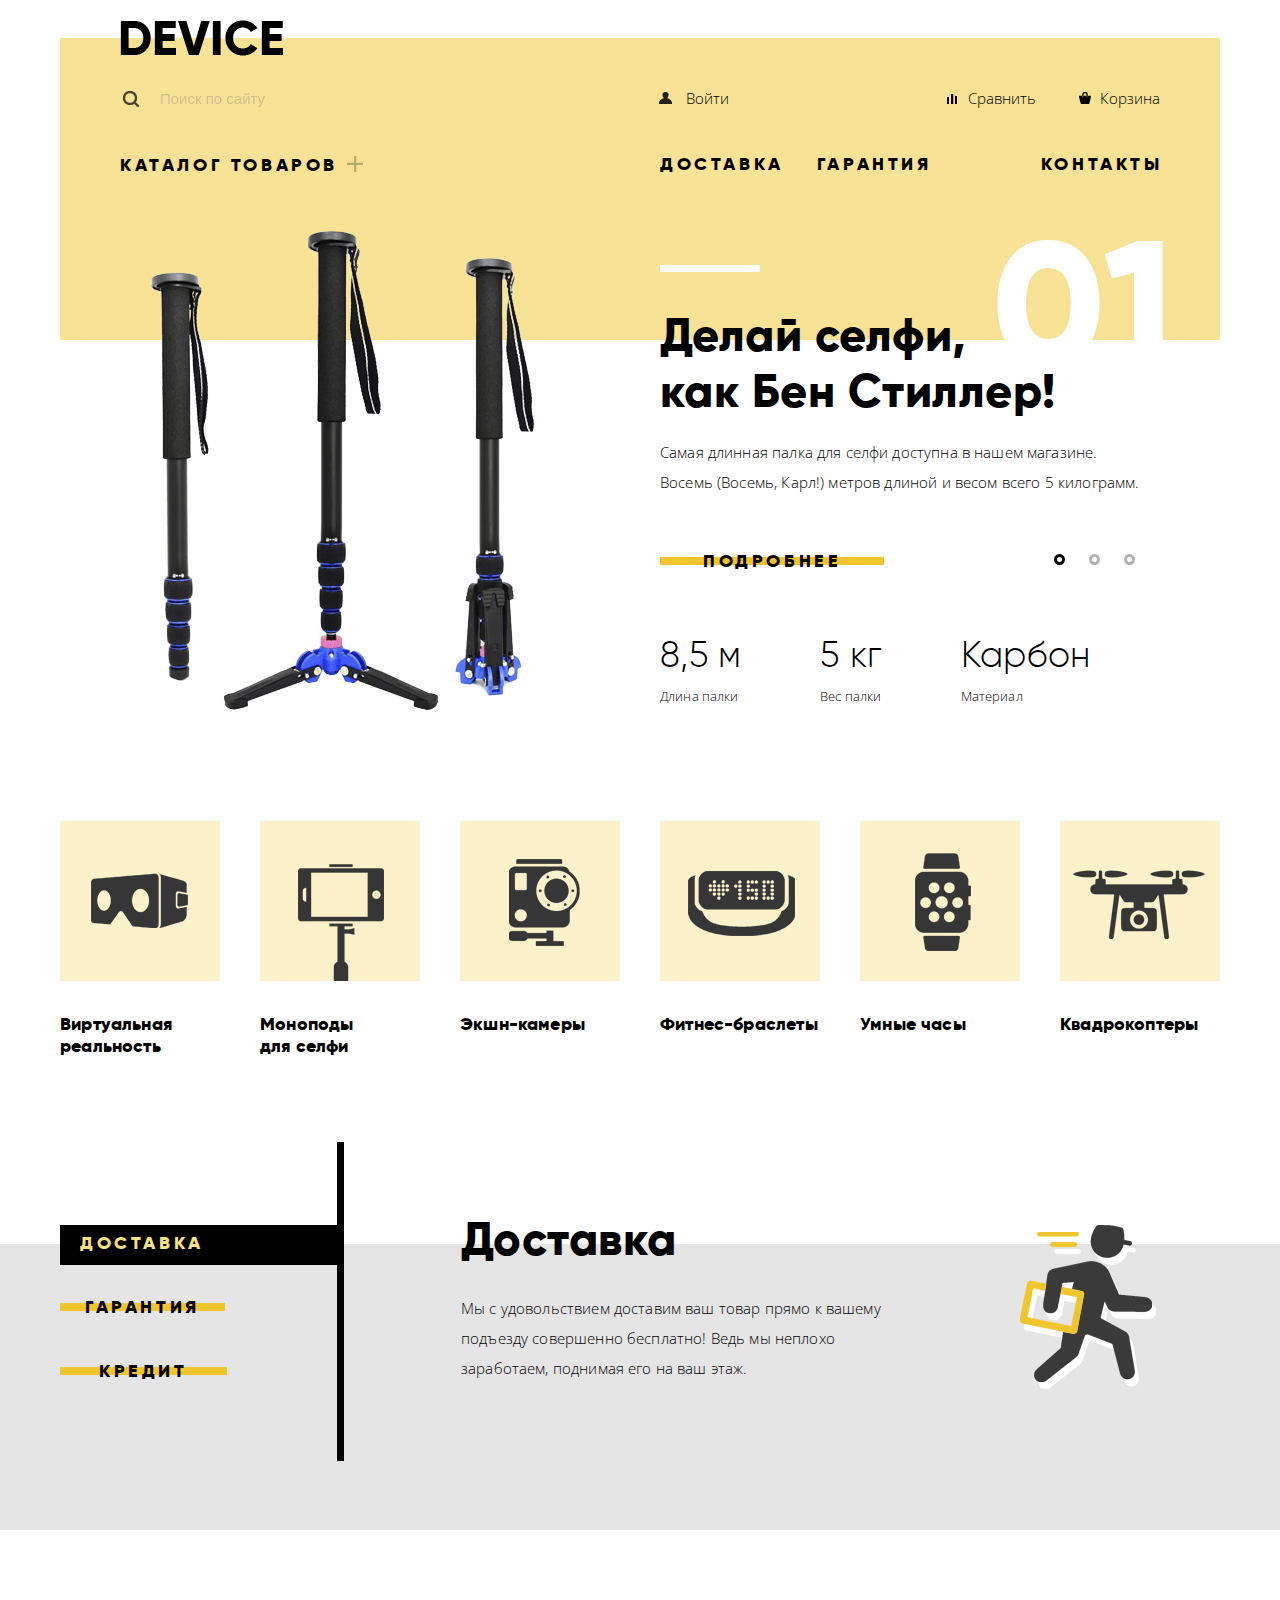
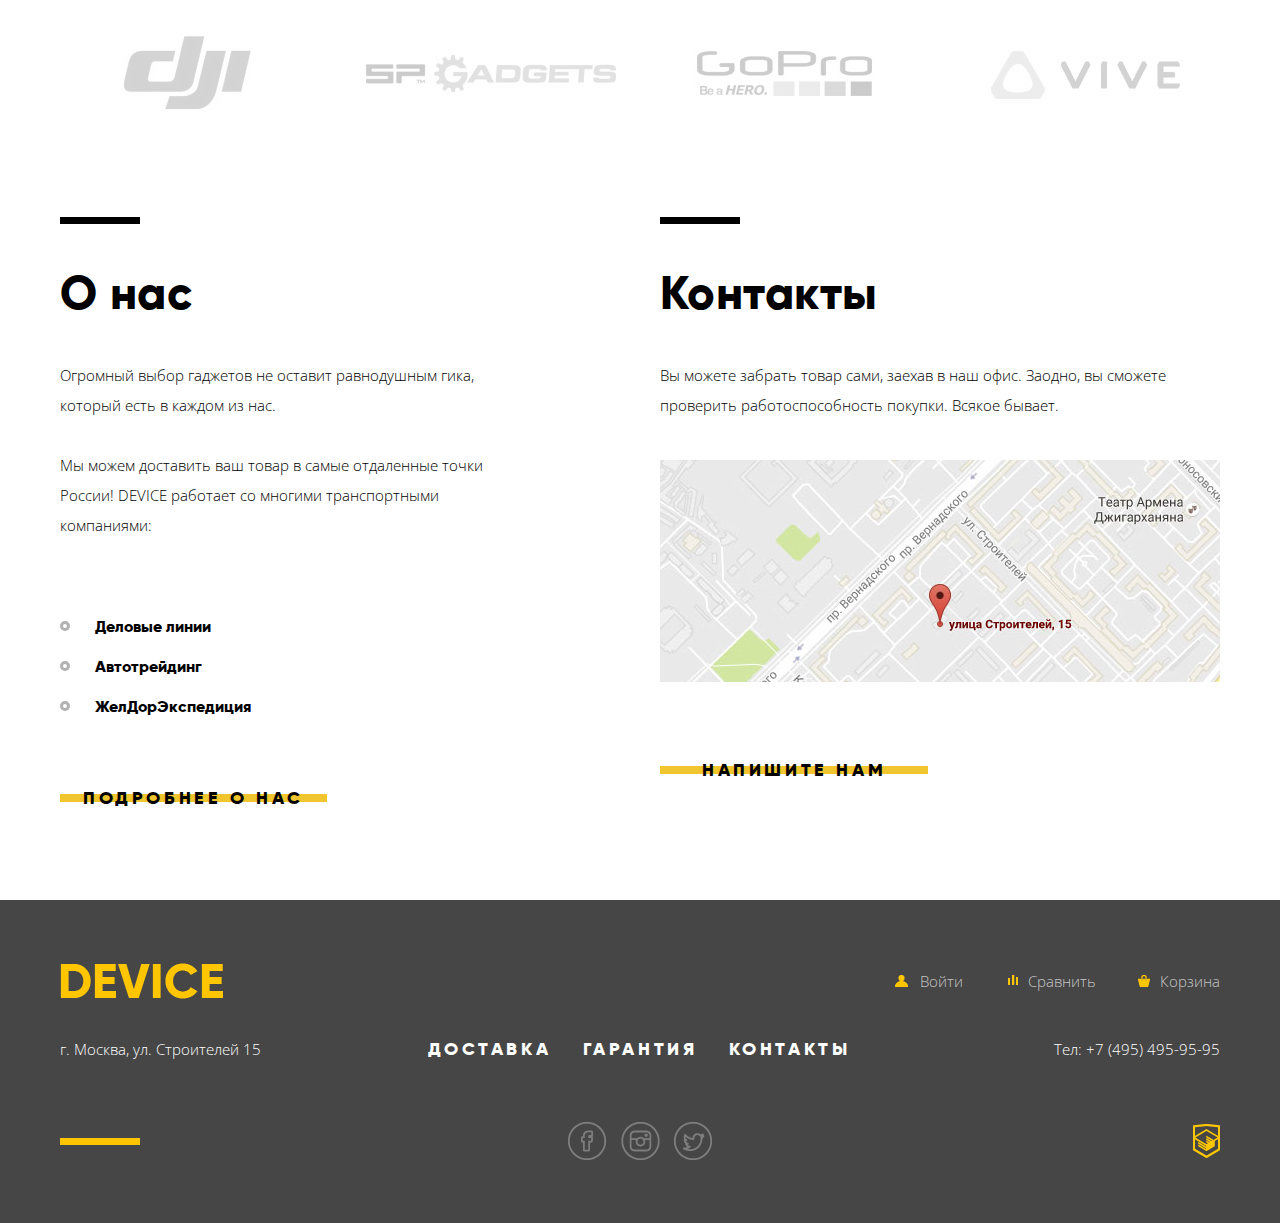
==== commit 73ad15cd: "Доработки 6-7" ====
--- a/index.html
+++ b/index.html
@@ -95,7 +95,7 @@
               <div class="sliders-container container-2">
                 <h2>Худеем<br> правильно!</h2>
                 <p>Мотивирующие фитнес-браслеты помогут найти в себе силы
-                не пропускать занятия и соблюдать диету.</p>
+                не&nbsp;пропускать занятия и соблюдать диету.</p>
                 <div class="sliders-switch">
                   <a href="#" class="buttons buttons-slider">Подробнее</a>
                 </div>
@@ -104,26 +104,18 @@
                     <p class="feature-properties">48 часов</p>
                     <span>Без подзарядки</span>
                   </div>
-                  <div class="sliders-features2">
-                    <p class="feature-properties"></p>
-                    <span></span>
-                  </div>
-                  <div class="sliders-features3">
-                    <p class="feature-properties"></p>
-                    <span></span>
-                  </div>
                 </div>
               </div>
             </div>
 
             <div class="slider">
-              <div class="sliders-img">
+              <div class="sliders-img slider-img3">
                 <img src="img/slider-3.png" alt="слайд3" width=526 height=334>
               </div>
               <div class="sliders-container container-3">
                 <h2>Порхает как бабочка, жалит как пчела!</h2>
                 <p>Этот обычный, на первый взгляд, квадрокоптер оснащен
-                  мощным лазером, замаскированным под стандартную камеру.</p>
+                  мощным&nbsp;лазером, замаскированным под стандартную камеру.</p>
                 <div class="sliders-switch">
                   <a href="#" class="buttons buttons-slider">Подробнее</a>
                 </div>
@@ -135,10 +127,6 @@
                   <div class="sliders-features2">
                     <p class="feature-properties">50 м</p>
                     <span>Радиус поражения</span>
-                  </div>
-                  <div class="sliders-features3">
-                    <p class="feature-properties"></p>
-                    <span></span>
                   </div>
                 </div>
               </div>
@@ -173,6 +161,18 @@
           <p>Мы с удовольствием доставим ваш товар прямо к вашему
           подъезду совершенно бесплатно! Ведь мы неплохо
           заработаем, поднимая его на ваш этаж.</p>
+        </div>
+        <div class="options-tab-2">
+          <h2>Гарантия</h2>
+          <p>Если из-за возгорания купленного у нас товара у вас сгорит
+          дом - не переживайте, мы выдадим вам новый.
+          Товар, не дом, конечно же.</p>
+        </div>
+        <div class="options-tab-3">
+          <h2>Кредит</h2>
+          <p>Залезть в долговую яму стало проще! Кредитные
+          консультанты подберут для вас наиболее выгодные
+          условия кредита. Выгодные для нашего банка, разумеется.</p>
         </div>
       </div>
     </div>
--- a/css/style.css
+++ b/css/style.css
@@ -633,6 +633,7 @@
   height: 20px;
   right: 75px;
   top: 275px;
+  z-index: 10;
 }
 
 .sliders-control label {
@@ -649,8 +650,7 @@
 
 
 .sliders input[type=radio] {
-  position: absolute;
-  opacity: 0;
+  display: none;
 }
 
 
@@ -684,6 +684,10 @@
   display: block;
   margin-left: 90px;
   margin-top: -41px;
+}
+
+.slider-img3 img{
+  margin-top: 25px;
 }
 
 .sliders-container {
@@ -857,7 +861,6 @@
 }
 
 .options-menu li {
-/*  padding-left: 20px;*/
   margin-bottom: 24px;
 }
 
@@ -884,19 +887,16 @@
   background: #000000;
 }
 
-.options-tab {
+.options-tab,
+.options-tab-2,
+.options-tab-3 {
   position: relative;
   flex-grow: 1;
 }
 
-.options-tab-2 {
-  position: relative;
-  flex-grow: 1;
-}
-
+.options-tab-2,
 .options-tab-3 {
-  position: relative;
-  flex-grow: 1;
+  display: none;
 }
 
 .options-tab::after {
@@ -907,6 +907,30 @@
   width: 136px;
   height: 164px;
   background-position: -10px -1771px;
+  top: 53px;
+  right: 64px;
+}
+
+.options-tab-2::after {
+  position: absolute;
+  content: '';
+  background-image: url(../img/sprite.png);
+  background-repeat: no-repeat;
+  width: 171px;
+  height: 195px;
+  background-position: -10px -1955px;
+  top: 53px;
+  right: 64px;
+}
+
+.options-tab-3::after {
+  position: absolute;
+  content: '';
+  background-image: url(../img/sprite.png);
+  background-repeat: no-repeat;
+  width: 156px;
+  height: 188px;
+  background-position: -10px -1563px;
   top: 53px;
   right: 64px;
 }
@@ -1157,10 +1181,11 @@
   font-weight: 800;
   letter-spacing: 0.2em;
   text-transform: uppercase;
-  width: 440px;
+  width: 423px;
   display: flex;
   justify-content: space-between;
   align-items: center;
+  margin-right: 37px;
 }
 
 .footer-menu li {
@@ -1172,6 +1197,13 @@
   background-color: #ffc600;
   width: 80px;
   height: 7px;
+}
+
+.footer-social {
+  width: 160px;
+  display: flex;
+  justify-content: space-around;
+  margin-right: 52px;
 }
 
 .social-btn {
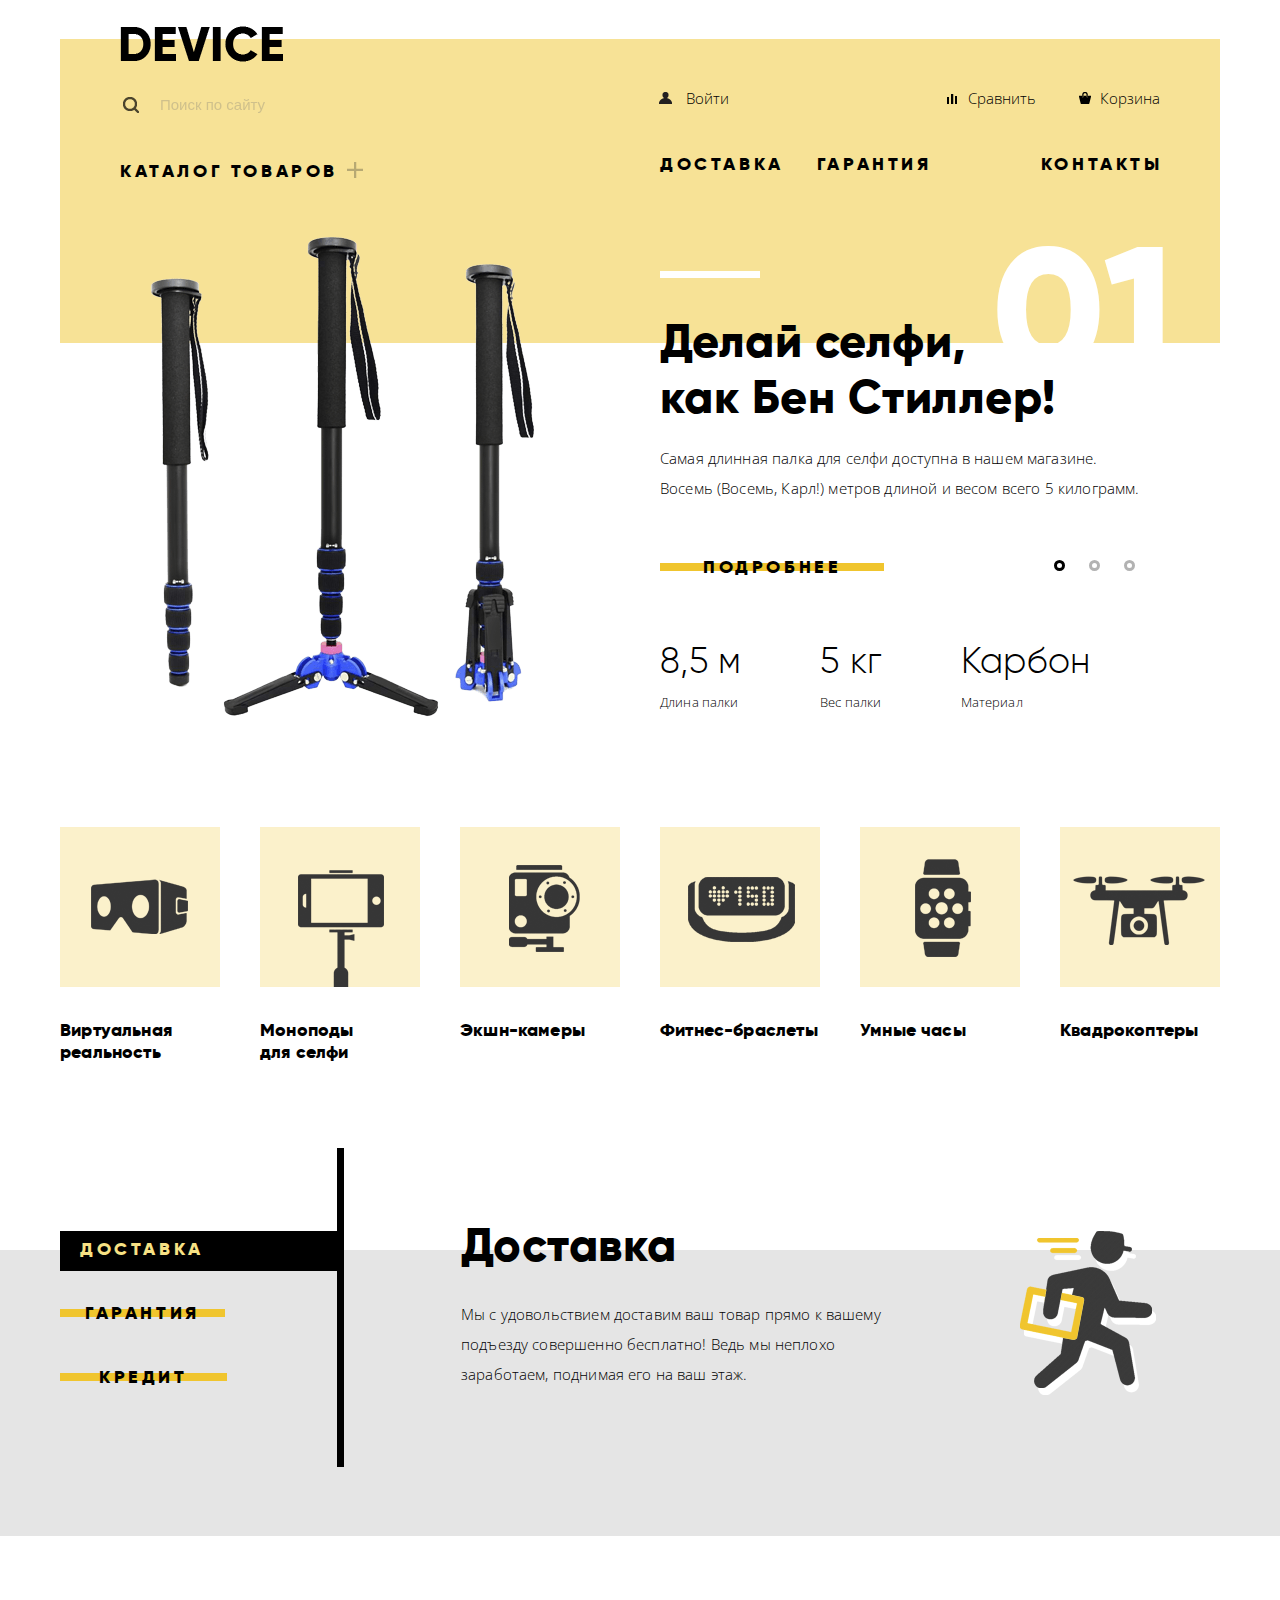
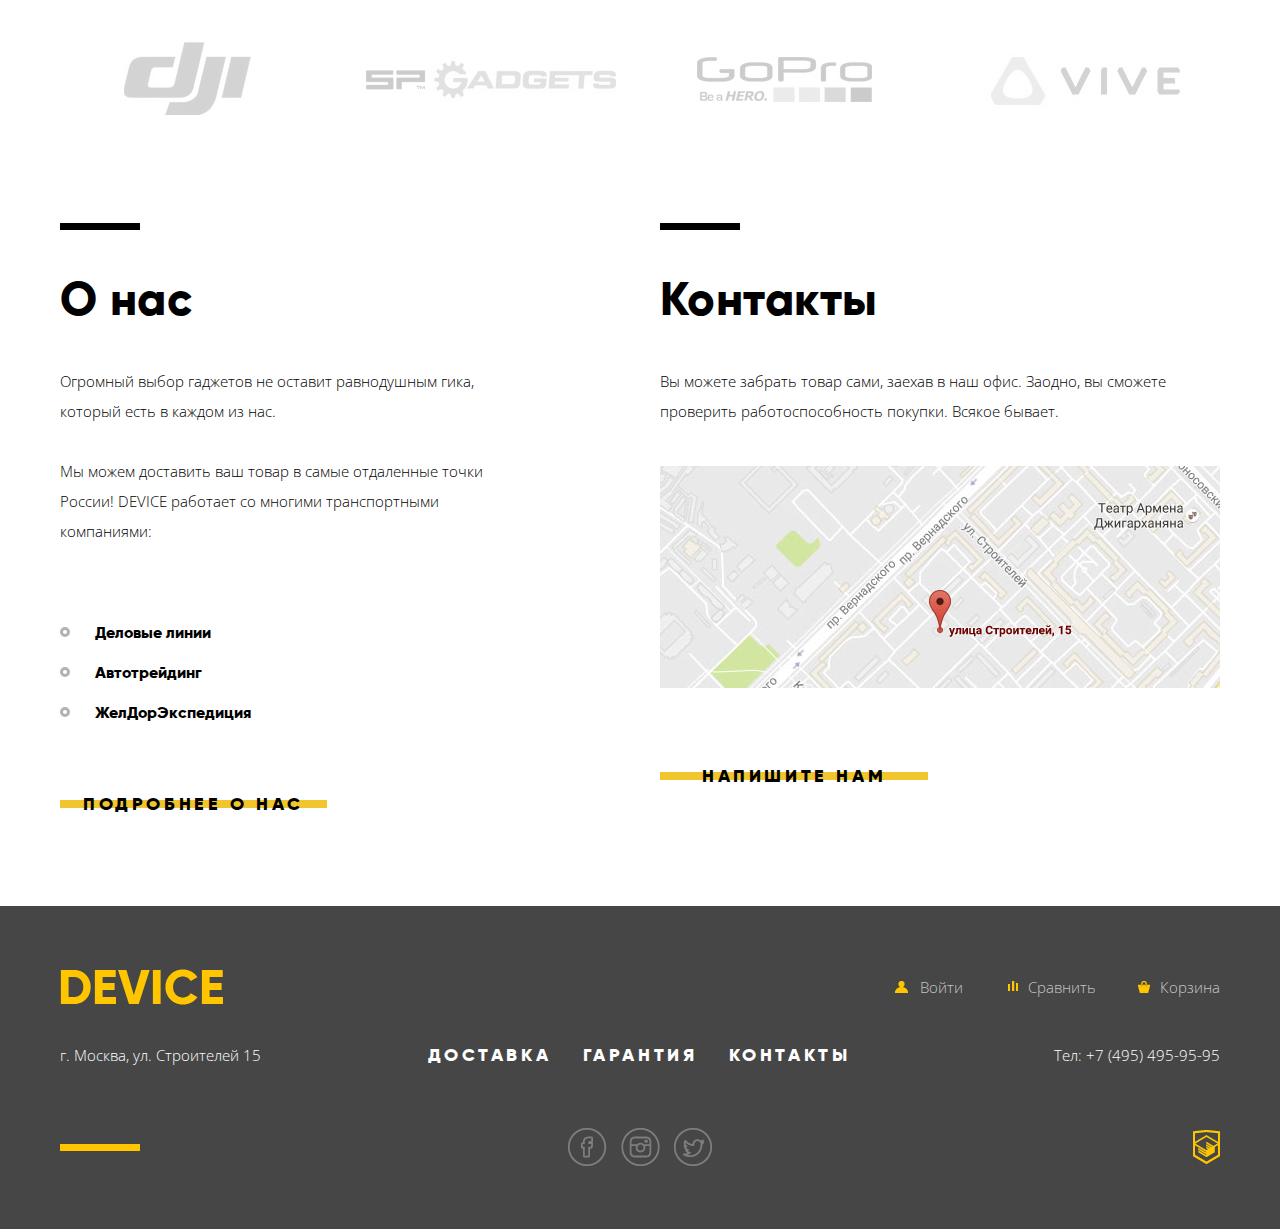
==== commit 5cd42f93: "Защита 1" ====
--- a/index.html
+++ b/index.html
@@ -21,7 +21,7 @@
             </form>
             <ul class="header-menu">
               <li>
-                <a href="#" class="header-menu-catalog">Каталог товаров</a>
+                <a href="catalog.html" class="header-menu-catalog">Каталог товаров</a>
                 <ul class="header-submenu">
                   <li><a href="#">Виртуальная реальность</a></li>
                   <li><a href="#">Моноподы для селфи</a></li>
@@ -263,6 +263,6 @@
         </form>
       </div>
     </div>
-
+    <script src="js/main.js"></script>
   </body>
 </html>
--- a/css/style.css
+++ b/css/style.css
@@ -249,11 +249,24 @@
 }
 
 .header-logo {
+  display: inline-block;
   margin-bottom: 19px;
   width: 163px;
   height: 36px;
   background-image: url(../img/logo-header.png);
   font-size: 0;
+}
+
+/*
+.header-logo a {
+  display: inline-block;
+  width: 163px;
+  height: 36px;
+}
+*/
+
+.logo {
+  display: block;
 }
 
 .header-logo:hover {
@@ -330,7 +343,6 @@
   padding: 0;
   position: relative;
 }
-
 
 .header-menu li:hover .header-submenu {
   display: flex;
@@ -368,11 +380,6 @@
   align-content: flex-start;
   background-color: #f7e296;
   z-index: 10;
-/*
-  top: 25px;
-  padding-top: 20px;
-*/
-
 }
 
 .header-submenu li {
@@ -797,7 +804,7 @@
   content: '';
   display: block;
   height: 160px;
-  background-color: #f7e296;
+  background-color: rgba(240, 197, 46, .5);
   background-image: url(../img/sprite.png);
   background-repeat: no-repeat;
   margin-bottom: 32px;
@@ -828,11 +835,12 @@
 }
 
 .catalog-item:hover::before {
-  background-color: #f0c52e;
+  background-color: rgba(240, 197, 46, 1);
 }
 
 .catalog-item:active::before {
-  opacity: .5;
+  background-color: rgba(240, 197, 46, 1);
+  opacity: .3;
 }
 
 /* options */
@@ -1239,13 +1247,6 @@
 .instagramm:active,
 .twitter:active {
   opacity: .1;
-}
-
-
-/* popup */
-
-.popup {
-  display: none;
 }
 
 .footer-copyright {
@@ -1815,15 +1816,67 @@
 
 .popup {
   display: none;
-/*  display: block;*/
   position: fixed;
   width: 960px;
   min-height: 553px;
-  top: 0%;
+  top: 10%;
   left: 21%;
   background-color: #ffffff;
   box-shadow: 0 4px 50px -5px rgba(4, 6, 6, .75);
+}
+
+.popup-show {
+  display: block;
   animation: bounce .6s;
+}
+
+.popup-close {
+  position: absolute;
+  top: 22px;
+  right: 22px;
+  width: 55px;
+  height: 55px;
+  font-size: 0;
+  background-color: #f7e296;
+  border-radius: 50%;
+  border: none;
+  opacity: .5;
+  cursor: pointer;
+}
+
+.popup-close::before {
+  content: "";
+  position: absolute;
+  top: 50%;
+  left: 50%;
+  width: 32px;
+  height: 2px;
+  background-color: #ffffff;
+  transform: translateX(-50%) rotate(45deg);
+}
+
+.popup-close::after {
+  content: "";
+  position: absolute;
+  top: 50%;
+  left: 50%;
+  width: 32px;
+  height: 2px;
+  background-color: #ffffff;
+  transform: translateX(-50%) rotate(-45deg);
+}
+
+.popup-close:hover {
+  opacity: 1;
+}
+
+.popup-close:active {
+  opacity: 1;
+}
+
+.popup-close:active::before,
+.popup-close:active::after {
+  opacity: .3;
 }
 
 .popup-wrapper {
@@ -1840,15 +1893,11 @@
   font-weight: 800;
 }
 
-.popup-close {
-  font-size: 0;
-  position: relative;
-}
-
 .popup-form {
   display: flex;
   flex-wrap:  wrap;
   justify-content: space-between;
+  padding-top: 50px;
 }
 
 .popup-name input,
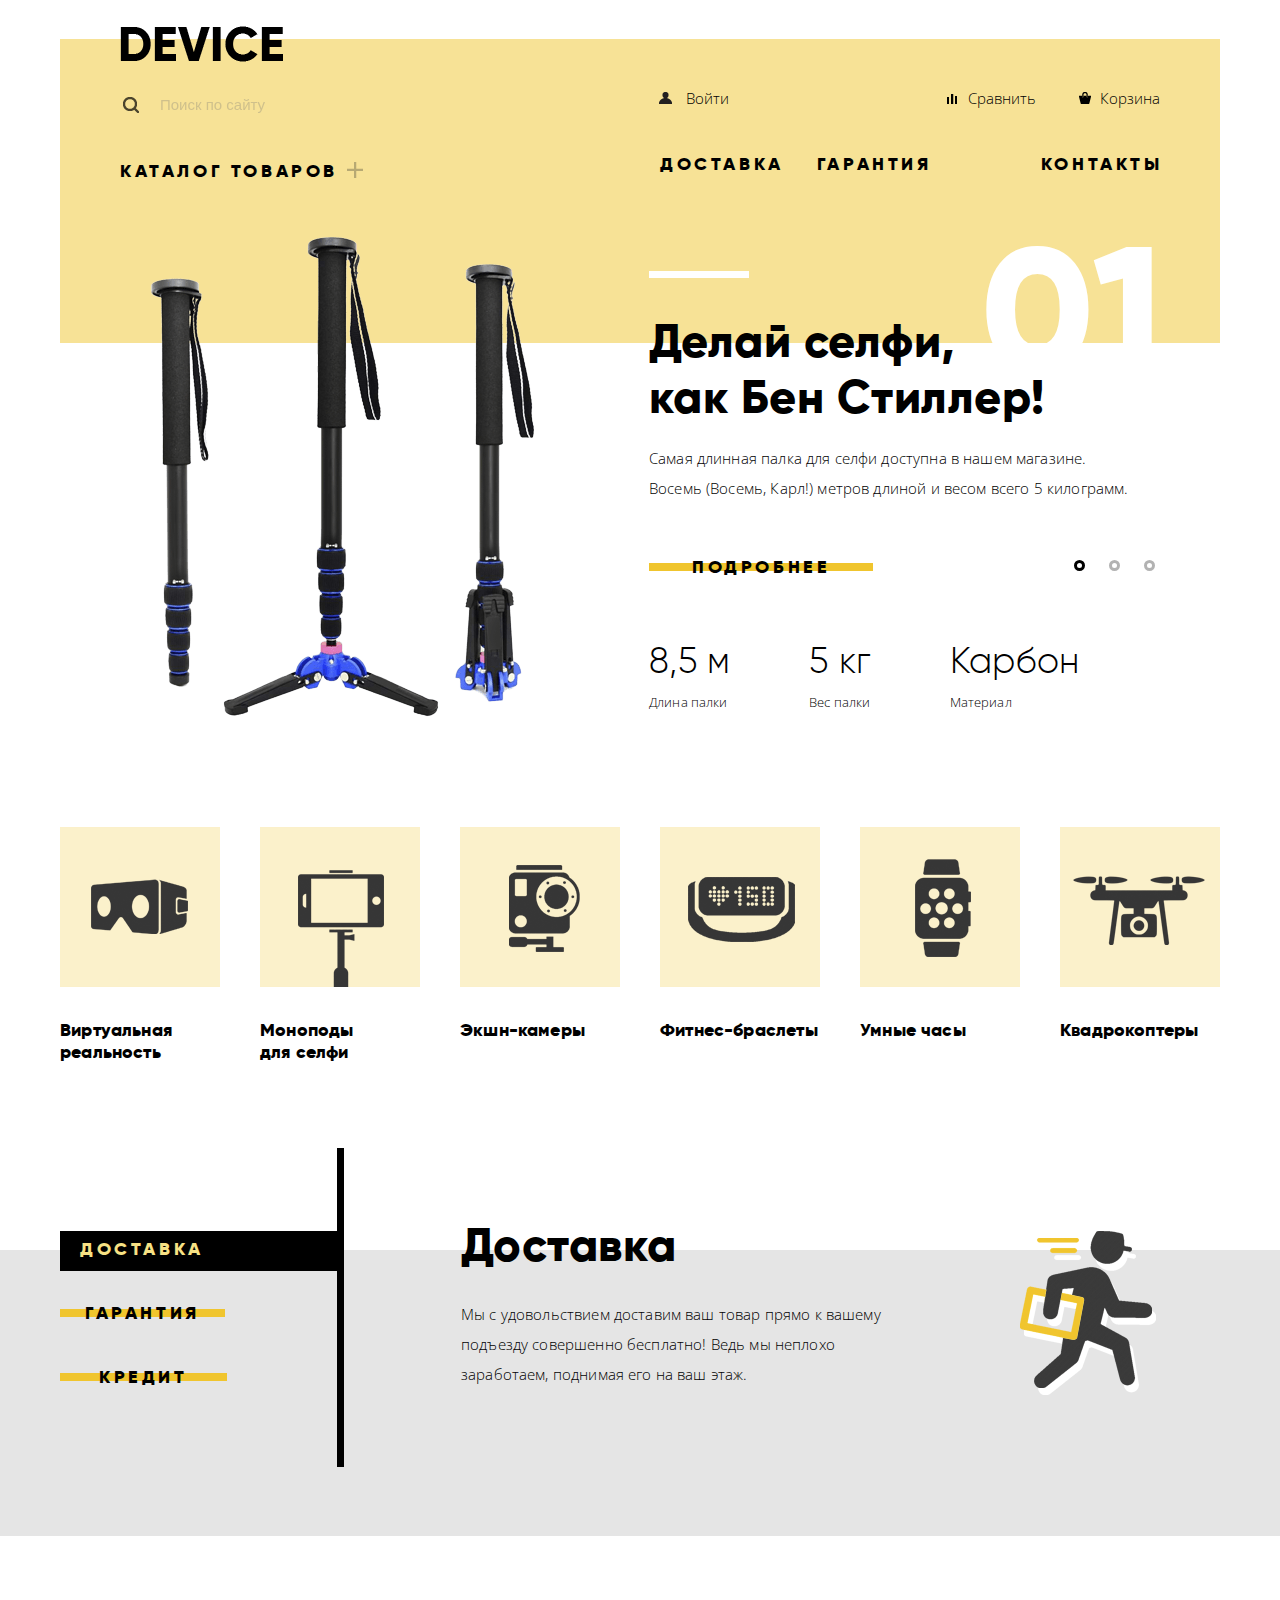
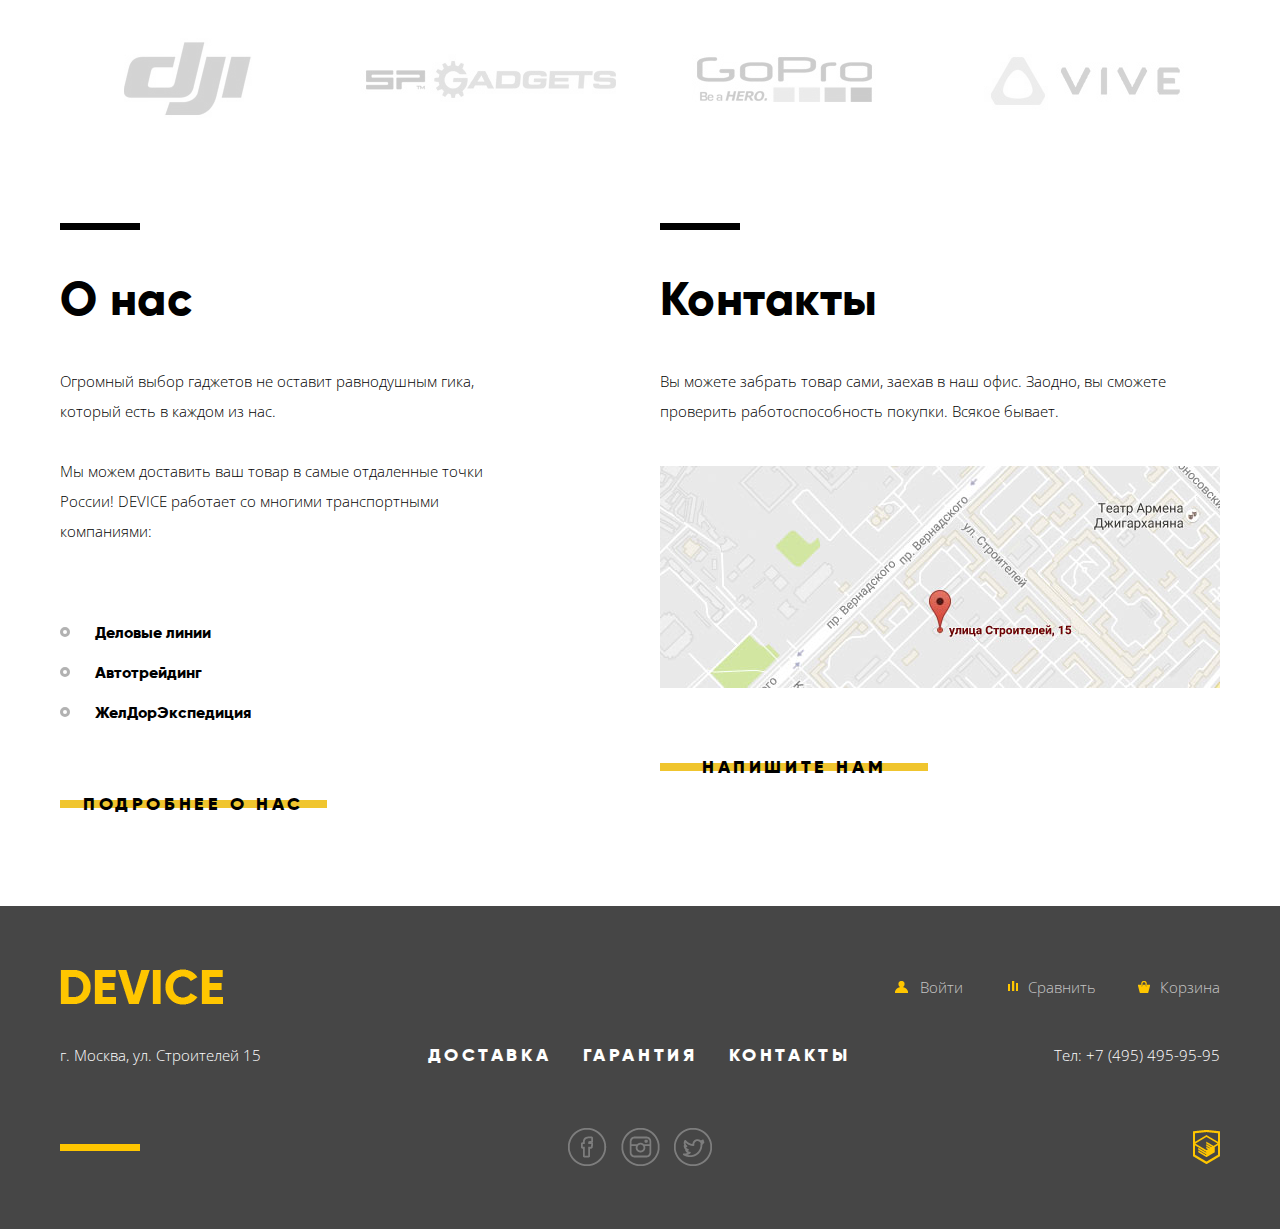
==== commit a966bf55: "Защита 2" ====
--- a/index.html
+++ b/index.html
@@ -3,7 +3,7 @@
   <head>
     <meta charset="utf-8">
     <link href="css/normalize.css" rel="stylesheet">
-    <link href="css/style.css" rel="stylesheet">
+    <link href="css/style.min.css" rel="stylesheet">
     <link href="https://fonts.googleapis.com/css?family=Open+Sans:300,400&amp;subset=cyrillic" rel="stylesheet">
     <title>HTML Academy: Device Index</title>
   </head>
@@ -65,7 +65,7 @@
                 <img src="img/slider-1.png" alt="слайд1" width=384 height=486>
               </div>
               <div class="sliders-container">
-                <h2>Делай селфи, как&nbsp;Бен Стиллер!</h2>
+                <h2 class="title-h2">Делай селфи, как&nbsp;Бен Стиллер!</h2>
                 <p>Самая длинная палка для селфи доступна в нашем магазине.
                 Восемь (Восемь, Карл!) метров длиной и весом всего 5 килограмм.</p>
                 <div class="sliders-switch">
@@ -93,7 +93,7 @@
                 <img src="img/slider-2.png" alt="слайд2" width=345 height=485>
               </div>
               <div class="sliders-container container-2">
-                <h2>Худеем<br> правильно!</h2>
+                <h2 class="title-h2">Худеем<br> правильно!</h2>
                 <p>Мотивирующие фитнес-браслеты помогут найти в себе силы
                 не&nbsp;пропускать занятия и соблюдать диету.</p>
                 <div class="sliders-switch">
@@ -113,7 +113,7 @@
                 <img src="img/slider-3.png" alt="слайд3" width=526 height=334>
               </div>
               <div class="sliders-container container-3">
-                <h2>Порхает как бабочка, жалит как пчела!</h2>
+                <h2 class="title-h2">Порхает как бабочка, жалит как пчела!</h2>
                 <p>Этот обычный, на первый взгляд, квадрокоптер оснащен
                   мощным&nbsp;лазером, замаскированным под стандартную камеру.</p>
                 <div class="sliders-switch">
@@ -157,19 +157,19 @@
           <li><a href="#" class="buttons buttons-credit">Кредит</a></li>
         </ul>
         <div class="options-tab">
-          <h2>Доставка</h2>
+          <h2 class="title-h2">Доставка</h2>
           <p>Мы с удовольствием доставим ваш товар прямо к вашему
           подъезду совершенно бесплатно! Ведь мы неплохо
           заработаем, поднимая его на ваш этаж.</p>
         </div>
         <div class="options-tab-2">
-          <h2>Гарантия</h2>
+          <h2 class="title-h2">Гарантия</h2>
           <p>Если из-за возгорания купленного у нас товара у вас сгорит
           дом - не переживайте, мы выдадим вам новый.
           Товар, не дом, конечно же.</p>
         </div>
         <div class="options-tab-3">
-          <h2>Кредит</h2>
+          <h2 class="title-h2">Кредит</h2>
           <p>Залезть в долговую яму стало проще! Кредитные
           консультанты подберут для вас наиболее выгодные
           условия кредита. Выгодные для нашего банка, разумеется.</p>
@@ -188,7 +188,7 @@
     <div class="about-contacts">
 
       <div class="about">
-        <h2>О нас</h2>
+        <h2 class="title-h2">О нас</h2>
         <p>Огромный выбор гаджетов не оставит равнодушным гика,
         который есть в каждом из нас.</p>
         <p>Мы можем доставить ваш товар в самые отдаленные точки
@@ -202,11 +202,11 @@
       </div>
 
       <div class="contacts">
-        <h2>Контакты</h2>
+        <h2 class="title-h2">Контакты</h2>
         <p>Вы можете забрать товар сами, заехав в наш офис. Заодно, вы сможете
         проверить работоспособность покупки. Всякое бывает.</p>
-        <a href="https://yandex.ru/maps" class="contacts-map"><img src="img/map.jpg" alt="map" width="560" height="222"></a>
-        <a href="#" class="buttons buttons-contacts">Напишите нам</a>
+        <div class="map" id="map"></div>
+        <a href="form.html" class="buttons buttons-contacts">Напишите нам</a>
       </div>
 
     </div>
@@ -259,10 +259,11 @@
           <p class="popup-textarea">Текст письма:<br>
             <textarea class="popup-text" name="text" placeholder="В свободной форме"></textarea>
           </p>
-          <input type="button" class="buttons buttons-popup" form="write" value="Отправить">
+          <input type="submit" class="buttons buttons-popup"  form="write" value="Отправить">
         </form>
       </div>
     </div>
-    <script src="js/main.js"></script>
+    <script src="//api-maps.yandex.ru/2.1/?lang=ru_RU" type="text/javascript"></script>
+    <script src="js/main.min.js"></script>
   </body>
 </html>
--- a/css/style.min.css
+++ b/css/style.min.css
@@ -0,0 +1 @@
+.sprite{background-image:url(../img/sprite.png);background-repeat:no-repeat;display:block}.sprite-btn-checkbox{width:12px;height:7px;background-position:-10px -10px}.sprite-btn-radio{width:9px;height:9px;background-position:-10px -37px}.sprite-footer-cart{width:12px;height:12px;background-position:-10px -66px}.sprite-footer-compare{width:10px;height:10px;background-position:-10px -98px}.sprite-footer-user{width:13px;height:12px;background-position:-10px -128px}.sprite-header-cart{width:12px;height:12px;background-position:-10px -160px}.sprite-header-compare{width:10px;height:10px;background-position:-10px -192px}.sprite-header-user{width:13px;height:12px;background-position:-10px -222px}.sprite-logo-footer,.sprite-logo-header{width:163px;height:36px;background-position:-10px -254px}.sprite-logo-header{background-position:-10px -310px}.sprite-new{width:60px;height:61px;background-position:-10px -366px}.sprite-popular-1,.sprite-popular-2{width:160px;height:160px;background-position:-10px -447px}.sprite-popular-2{background-position:-10px -627px}.sprite-popular-3,.sprite-popular-4{width:160px;height:160px;background-position:-10px -807px}.sprite-popular-4{background-position:-10px -987px}.sprite-popular-5,.sprite-popular-6{width:160px;height:160px;background-position:-10px -1167px}.sprite-popular-6{background-position:-10px -1347px}.header-search::before,.sprite-search{width:16px;height:16px;background-position:-10px -1527px}.sprite-service-credit{width:156px;height:188px;background-position:-10px -1563px}.sprite-service-delivery{width:136px;height:164px;background-position:-10px -1771px}.sprite-service-warranty{width:171px;height:195px;background-position:-10px -1955px}.sprite-social-facebook{width:39px;height:38px;background-position:-10px -2170px}.sprite-social-instagram{width:39px;height:38px;background-position:-10px -2228px}.sprite-social-twitter{width:38px;height:38px;background-position:-10px -2286px}.sprite-www{width:27px;height:34px;background-position:-10px -2344px}.sprite-zplus{width:16px;height:16px;background-position:-10px -2398px}@font-face{font-family:'Gilroy';src:local('Gilroy Light'),local('Gilroy-Light'),url(../fonts/Gilroylight.woff2) format('woff2'),url(../fonts/Gilroylight.woff) format('woff'),url(../fonts/Gilroylight.ttf) format('truetype');font-weight:300;font-style:normal}@font-face{font-family:'Gilroy';src:local('Gilroy ExtraBold'),local('Gilroy-ExtraBold'),url(../fonts/Gilroyextrabold.woff2) format('woff2'),url(../fonts/Gilroyextrabold.woff) format('woff'),url(../fonts/Gilroyextrabold.ttf) format('truetype');font-weight:800;font-style:normal}@-webkit-keyframes modal{0%{-webkit-transform:translateX(-2000px);transform:translateX(-2000px)}50%{-webkit-transform:translateX(60px);transform:translateX(60px)}85%{-webkit-transform:translateX(-20px);transform:translateX(-20px)}to{-webkit-transform:translateX(0);transform:translateX(0)}}@keyframes modal{0%{-webkit-transform:translateX(-2000px);transform:translateX(-2000px)}50%{-webkit-transform:translateX(60px);transform:translateX(60px)}85%{-webkit-transform:translateX(-20px);transform:translateX(-20px)}to{-webkit-transform:translateX(0);transform:translateX(0)}}@-webkit-keyframes error{0%,to{-webkit-transform:translateX(0);transform:translateX(0)}10%,30%,50%,70%,90%{-webkit-transform:translateX(-10px);transform:translateX(-10px)}20%,40%,60%,80%{-webkit-transform:translateX(10px);transform:translateX(10px)}}@keyframes error{0%,to{-webkit-transform:translateX(0);transform:translateX(0)}10%,30%,50%,70%,90%{-webkit-transform:translateX(-10px);transform:translateX(-10px)}20%,40%,60%,80%{-webkit-transform:translateX(10px);transform:translateX(10px)}}a,body{color:#000}body{font-size:15px;line-height:30px;font-weight:300;font-family:'Open Sans','Arial',sans-serif}.wrapper{width:1160px;margin:0 auto}a{text-decoration:none}ul{list-style:none}img{max-width:100%}.title-h2{font-family:'Gilroy','Arial',sans-serif;font-size:47px;line-height:56px;font-weight:800;letter-spacing:.01em}.header{padding-top:20px}.header-wrapper,.header-wrapper_catalog{display:-webkit-box;display:-ms-flexbox;display:flex}.header-wrapper{-ms-flex-wrap:wrap;flex-wrap:wrap;background:-webkit-gradient(linear,left top,left bottom,from(#fff),color-stop(2.3%,#fff),color-stop(2.3%,#f7e296),color-stop(40%,#f7e296),color-stop(40%,#fff),to(#fff));background:linear-gradient(to bottom,#fff 0%,#fff 2.3%,#f7e296 2.3%,#f7e296 40%,#fff 40%,#fff 100%)}.header-wrapper_catalog{background:-webkit-gradient(linear,left top,left bottom,from(#fff),color-stop(10%,#fff),color-stop(10%,#f7e296),to(#f7e296));background:linear-gradient(to bottom,#fff 0%,#fff 10%,#f7e296 10%,#f7e296 100%);padding-bottom:29px}.header-logo{display:inline-block;margin-bottom:19px;vertical-align:inherit;width:163px;height:36px;background-image:url(../img/logo-header.png);font-size:0}.logo{display:block}.header-logo:hover{opacity:.6}.header-logo:active{opacity:.3}.header-search{line-height:36px;letter-spacing:.01em;margin-bottom:23px;display:-webkit-box;display:-ms-flexbox;display:flex;background-color:#f7e296;position:relative}.header-search::before{position:absolute;content:'';background-image:url(../img/sprite.png);background-repeat:no-repeat;top:16px;left:3px}.search-input{height:45px;border:0;border-bottom:2px solid transparent;opacity:.3;padding-left:40px;width:335px;background-color:#f7e296}.search-input:hover{opacity:.6}.search-input:focus{border-bottom:2px solid #000;border-top:none;opacity:1}.search-input:focus~.search-button{display:block}.search-button{width:81px;height:49px;display:none;background-color:#f7e296;border:2px solid #000}.search-button:hover{background-color:#000;color:#fff}.search-button:active{color:rgba(255,255,255,.3)}.header-menu{padding:0}.header-menu li:hover .header-submenu,.header-menu-catalog:hover~.header-submenu{display:-webkit-box;display:-ms-flexbox;display:flex}.header-menu,.header-menu-catalog{position:relative}.header-menu-catalog::after{position:absolute;content:'';background-image:url(../img/sprite.png);background-repeat:no-repeat;width:16px;height:16px;background-position:-10px -2398px;top:2px;right:-25px;opacity:.3}.header-submenu{position:absolute;display:none;width:1100px;left:-60px;padding-left:60px;padding-bottom:28px;height:129px;letter-spacing:.01em;line-height:36px;-webkit-box-orient:vertical;-webkit-box-direction:normal;-ms-flex-direction:column;flex-direction:column;-ms-flex-wrap:wrap;flex-wrap:wrap;-ms-flex-line-pack:start;align-content:flex-start;background-color:#f7e296;z-index:10}.header-submenu li{width:200px}.header-menu-catalog:hover::after{opacity:.2}.header-menu-catalog:active::after{opacity:.1}.header-block_left{padding-left:60px;width:520px}.header-block_right{width:580px}.header-basket,.header-compare,.header-enter,.header-logout,.header-user,.sliders-control label{display:inline-block;vertical-align:middle}.header-enter{margin-left:46px;margin-right:235px;position:relative;padding:0}.header-basket::before,.header-compare::before,.header-enter::before{content:'';position:absolute;background-image:url(../img/sprite.png);background-repeat:no-repeat;width:13px;height:12px;background-position:-10px -222px;left:-27px;top:12px}.header-compare{margin-right:60px}.header-basket::before,.header-compare::before{width:10px;height:10px;background-position:-10px -192px;left:-21px;top:14px}.header-basket,.header-compare{position:relative}.header-basket::before{width:12px;height:12px;background-position:-10px -160px;top:12px}.header-basket:hover,.header-basket:hover::before,.header-compare:hover,.header-compare:hover::before,.header-enter:hover,.header-enter:hover::before{opacity:.6}.header-basket:active,.header-basket:active::before,.header-compare:active,.header-compare:active::before,.header-enter:active,.header-enter:active::before{opacity:.3}.header-user-logout .header-enter{margin-right:20px}.header-user-logout .header-logout{margin-right:80px;opacity:.3}.header-user-logout,.header-user-menu{margin-top:60px;margin-bottom:30px}.header-user-login a,.header-user-logout a,.header-user-menu a{line-height:36px}.header-menu-catalog,.header-right-menu{font-family:'Gilroy','Arial',sans-serif;font-size:18px;line-height:36px;font-weight:800;letter-spacing:.2em;text-transform:uppercase}.header-right-menu{display:-webkit-box;display:-ms-flexbox;display:flex;-ms-flex-wrap:wrap;flex-wrap:wrap;padding-left:20px}.header-delievery{-ms-flex-preferred-size:28%;flex-basis:28%}.header-warranty{-ms-flex-preferred-size:40%;flex-basis:40%}.header-contacts{-ms-flex-preferred-size:auto;flex-basis:auto}.footer-menu a:hover,.header-menu-catalog:hover,.header-right-menu a:hover{opacity:.6}.footer-menu a:active,.header-menu-catalog:active,.header-right-menu a:active{opacity:.3}.buttons{display:inline-block;vertical-align:inherit;height:40px;font-family:'Gilroy','Arial',sans-serif;font-size:18px;line-height:36px;font-weight:800;letter-spacing:.2em;text-transform:uppercase;background:-webkit-gradient(linear,left top,left bottom,color-stop(1%,#fff),color-stop(35%,#fff),color-stop(35%,#f0c52e),color-stop(55%,#f0c52e),color-stop(55%,#fff),to(#fff));background:linear-gradient(to bottom,#fff 1%,#fff 35%,#f0c52e 35%,#f0c52e 55%,#fff 55%,#fff 100%)}.buttons:active,.buttons:hover{background:-webkit-gradient(linear,left top,left bottom,color-stop(1%,#f0c52e),to(#f0c52e));background:linear-gradient(to bottom,#f0c52e 1%,#f0c52e 100%)}.buttons:active{color:rgba(0,0,0,.3)}.buttons-slider{padding:0 43px}.buttons-credit,.buttons-delievery,.buttons-warranty{padding:0 20px;background:-webkit-gradient(linear,left top,left bottom,color-stop(1%,#e5e5e5),color-stop(35%,#e5e5e5),color-stop(35%,#f0c52e),color-stop(55%,#f0c52e),color-stop(55%,#e5e5e5),to(#e5e5e5));background:linear-gradient(to bottom,#e5e5e5 1%,#e5e5e5 35%,#f0c52e 35%,#f0c52e 55%,#e5e5e5 55%,#e5e5e5 100%)}.buttons-credit,.buttons-warranty{padding:0 25px}.buttons-credit{padding:0 39px}.buttons-contacts{margin-top:61px;padding:0 42px}.buttons-about{padding:0 23px}.buttons-form{border:0;background:-webkit-gradient(linear,left top,left bottom,color-stop(1%,#efefef),color-stop(35%,#efefef),color-stop(35%,#f0c52e),color-stop(55%,#f0c52e),color-stop(55%,#efefef),to(#efefef));background:linear-gradient(to bottom,#efefef 1%,#efefef 35%,#f0c52e 35%,#f0c52e 55%,#efefef 55%,#efefef 100%);padding:0 42px}.buttons-action{background:-webkit-gradient(linear,left top,left bottom,color-stop(1%,transparent),color-stop(35%,#efefef),color-stop(35%,#f0c52e),color-stop(55%,#f0c52e),color-stop(55%,#efefef),to(transparent));background:linear-gradient(to bottom,transparent 1%,#efefef 35%,#f0c52e 35%,#f0c52e 55%,#efefef 55%,transparent 100%);padding-left:37px;padding-right:39px}.buttons-popup{padding-left:35px;padding-right:37px;border:0;background-color:transparent}.sliders{margin-top:70px;min-height:553px;position:relative;width:1160px}.sliders-control{position:absolute;height:20px;right:55px;top:275px;z-index:10}.sliders-control label{width:5px;height:5px;margin:0 10px;border:3px solid #000;border-radius:50%;cursor:pointer;opacity:.3}.slider,.sliders input[type=radio]{display:none}#btn-1:checked~.sliders-control label[for=btn-1],#btn-2:checked~.sliders-control label[for=btn-2],#btn-3:checked~.sliders-control label[for=btn-3]{opacity:1}#btn-1:checked~.all-sliders .slider:nth-child(1),#btn-2:checked~.all-sliders .slider:nth-child(2),#btn-3:checked~.all-sliders .slider:nth-child(3){display:-webkit-box;display:-ms-flexbox;display:flex}.sliders-img img{display:block;margin-left:90px;margin-top:-41px}.slider-img3 img{margin-top:25px}.sliders-container{width:485px;margin-left:115px;padding-right:75px;position:relative}.sliders-container::before{position:absolute;content:'';width:100px;height:7px;background-color:#fff;top:-3px;left:0;z-index:1}.sliders-container::after{position:absolute;content:'01';font-family:'Gilroy','Arial',sans-serif;font-size:179px;line-height:179px;font-weight:800;letter-spacing:.01em;top:-53px;right:43px;color:#fff;z-index:5}.container-2::after{content:'02'}.container-3::after{content:'03'}.sliders-container h2{margin-bottom:0}.sliders-container p{margin-top:18px;letter-spacing:.01em}.sliders-switch{margin-top:46px;margin-bottom:33px}.sliders-features{display:-webkit-box;display:-ms-flexbox;display:flex;-webkit-box-pack:start;-ms-flex-pack:start;justify-content:flex-start;font-size:13px;line-height:20px;font-weight:300;color:#000;letter-spacing:.01em;font-family:'Open Sans','Arial',sans-serif}.feature-properties{font-family:'Gilroy','Arial',sans-serif;font-size:36px;line-height:normal;font-weight:300;letter-spacing:.01em;margin-bottom:10px}.sliders-features1{-ms-flex-preferred-size:33%;flex-basis:33%}.sliders-features2{-ms-flex-preferred-size:29%;flex-basis:29%}.sliders-features3{-ms-flex-preferred-size:38%;flex-basis:38%}.catalog{display:-webkit-box;display:-ms-flexbox;display:flex;-webkit-box-pack:justify;-ms-flex-pack:justify;justify-content:space-between;font-family:'Gilroy','Arial',sans-serif;font-size:18px;line-height:normal;font-weight:800;letter-spacing:.01em}.catalog-item{display:block;width:160px}.catalog-item::before{content:'';display:block;height:160px;background-color:rgba(240,197,46,.5);background-image:url(../img/sprite.png);background-repeat:no-repeat;margin-bottom:32px}.catalog-item.item1::before{background-position:-10px -447px}.catalog-item.item2::before{background-position:-10px -627px}.catalog-item.item3::before{background-position:-10px -807px}.catalog-item.item4::before{background-position:-10px -987px}.catalog-item.item5::before{background-position:-10px -1167px}.catalog-item.item6::before{background-position:-10px -1347px}.catalog-item:hover::before{background-color:#f0c52e}.catalog-item:active::before{background-color:#f0c52e;opacity:.3}.options{padding-bottom:95px;background:-webkit-gradient(linear,left top,left bottom,from(#fff),color-stop(20%,#fff),color-stop(20%,#e5e5e5),to(#e5e5e5));background:linear-gradient(to bottom,#fff 0%,#fff 20%,#e5e5e5 20%,#e5e5e5 100%)}.options .wrapper{display:-webkit-box;display:-ms-flexbox;display:flex;margin-top:115px}.options-menu{font-family:'Gilroy','Arial',sans-serif;font-size:18px;line-height:normal;font-weight:800;letter-spacing:.2em;text-transform:uppercase;width:284px;margin-right:117px;padding-left:0;padding-top:35px}.options-menu li{margin-bottom:24px}.active-tab,.active-tab::after{position:relative;background-color:#000}.active-tab::after{position:absolute;content:'';width:7px;height:319px;right:0;top:-83px}.active-tab a{color:#f7e184}.active-tab .buttons-delievery{background:#000}.options-tab,.options-tab-2,.options-tab-3{position:relative;-webkit-box-flex:1;-ms-flex-positive:1;flex-grow:1}.filter input,.options-tab-2,.options-tab-3{display:none}.options-tab-2::after,.options-tab-3::after,.options-tab::after{position:absolute;content:'';background-image:url(../img/sprite.png);background-repeat:no-repeat;width:136px;height:164px;background-position:-10px -1771px;top:53px;right:64px}.options-tab-2::after,.options-tab-3::after{width:171px;height:195px;background-position:-10px -1955px}.options-tab-3::after{width:156px;height:188px;background-position:-10px -1563px}.options-tab h2{margin-bottom:26px}.options-tab p{letter-spacing:.01em;width:430px}.wrapper .company{display:-webkit-box;display:-ms-flexbox;display:flex;-webkit-box-pack:justify;-ms-flex-pack:justify;justify-content:space-between;-ms-flex-wrap:wrap;flex-wrap:wrap}.company{margin-top:94px}.company-item{-webkit-filter:grayscale(100%);filter:grayscale(100%);opacity:.2}.company-item:hover{-webkit-filter:grayscale(0%);filter:grayscale(0%);opacity:1}.about-contacts{padding-top:102px;padding-bottom:80px;display:-webkit-box;display:-ms-flexbox;display:flex}.about,.contacts{width:565px;position:relative}.about::before,.contacts::before{position:absolute;content:'';background-color:#000;width:80px;height:7px;top:-9px}.contacts{padding-left:40px}.about p{width:472px;margin-bottom:30px}.contacts p{margin-bottom:40px}.contacts-footer{margin-top:80px}.about-menu{font-family:'Gilroy','Arial',sans-serif;font-size:16px;line-height:40px;font-weight:800;margin-top:67px;margin-bottom:53px;padding-left:35px}.about-item{position:relative}.about-item::before{position:absolute;content:'';width:4px;height:4px;border:3px solid #b2b2b2;border-radius:50%;left:-35px;top:14px}.about-footer,.contacts-footer{font-family:'Gilroy','Arial',sans-serif;font-size:18px;line-height:normal;font-weight:800;letter-spacing:.2em;text-transform:uppercase}.map{width:560px;height:222px;background-color:#000;background-image:url(../img/map.jpg);background-repeat:no-repeat}.footer{background:#464646;padding-top:63px;padding-bottom:63px}.footer,.footer a{color:#fff}.footer-logo{font-size:0;display:inline-block;vertical-align:top;width:164px;height:36px;background-image:url(../img/sprite.png);background-repeat:no-repeat;background-position:-10px -254px}.footer-basket:hover::before,.footer-compare:hover::before,.footer-enter:hover::before,.footer-logo:hover{opacity:.6}.footer-basket:active::before,.footer-compare:active::before,.footer-enter:active::before,.footer-logo:active{opacity:.3}.footer-top,.footer-user_menu{display:-webkit-box;display:-ms-flexbox;display:flex;-webkit-box-pack:justify;-ms-flex-pack:justify;justify-content:space-between}.footer-top{margin-bottom:20px}.footer-user_menu{min-width:300px;line-height:36px}.footer-basket,.footer-compare,.footer-enter{position:relative}.footer-group::before{position:absolute;content:'';background-image:url(../img/sprite.png)}.footer-enter::before{width:13px;height:12px;background-position:-10px -128px;top:12px;left:-25px}.footer-compare::before{width:10px;height:10px;background-position:-10px -98px;top:12px;left:-20px}.footer-basket::before{width:12px;height:12px;background-position:-10px -66px;top:12px;left:-22px}.footer-user_menu .footer-basket,.footer-user_menu .footer-compare,.footer-user_menu .footer-enter{color:rgba(255,255,255,.7)}.footer-basket:hover,.footer-compare:hover,.footer-enter:hover{color:#fff}.footer-basket:active,.footer-compare:active,.footer-enter:active{color:rgba(255,255,255,.3)}.footer-bottom,.footer-main{-webkit-box-pack:justify;-ms-flex-pack:justify;justify-content:space-between}.footer-main{display:-webkit-box;display:-ms-flexbox;display:flex;margin-bottom:43px}.footer-bottom{-webkit-box-align:center;-ms-flex-align:center;align-items:center}.footer-bottom,.footer-menu,.footer-social{display:-webkit-box;display:-ms-flexbox;display:flex}.footer-menu{font-family:'Gilroy','Arial',sans-serif;font-size:18px;line-height:normal;font-weight:800;letter-spacing:.2em;text-transform:uppercase;width:423px;-webkit-box-pack:justify;-webkit-box-align:center;-ms-flex-align:center;align-items:center;-ms-flex-wrap:wrap;flex-wrap:wrap;-ms-flex-pack:justify;justify-content:space-between;margin-right:37px}.footer-menu li,.nav-breadcrumbs li{display:inline-block;vertical-align:inherit}.footer-bottom::before{content:'';background-color:#ffc600;width:80px;height:7px}.footer-social{min-width:160px;-ms-flex-pack:distribute;justify-content:space-around;margin-right:52px}.social-btn{display:inline-block;vertical-align:middle;background-image:url(../img/sprite.png);background-repeat:no-repeat;width:39px;height:38px;font-size:0;opacity:.3}.facebook{background-position:-10px -2170px}.instagramm{background-position:-10px -2228px}.twitter{background-position:-10px -2286px}.facebook:hover,.footer-copyright:hover::before,.instagramm:hover,.twitter:hover{opacity:.6}.facebook:active,.instagramm:active,.twitter:active{opacity:.1}.footer-copyright{display:inline-block;vertical-align:middle;font-size:0;position:relative;width:27px;height:34px}.footer-copyright::before{position:absolute;content:'';background-image:url(../img/sprite.png);background-repeat:no-repeat;width:27px;height:34px;background-position:-10px -2344px}.footer-copyright:active::before{opacity:.3}.nav{margin-top:-7px;margin-bottom:40px}.nav h2{padding-left:60px;margin-bottom:12px}.nav-breadcrumbs{font-size:14px;line-height:36px;letter-spacing:.01em}.nav-breadcrumbs li{vertical-align:middle;padding-left:20px;padding-right:13px;position:relative}.nav-breadcrumbs a{color:rgba(0,0,0,.3)}.nav-breadcrumbs a:hover{color:rgba(0,0,0,.6)}.nav-breadcrumbs a:active{color:rgba(0,0,0,.1)}.nav-breadcrumbs li:nth-child(-n+2)::after,.nav-breadcrumbs li:nth-child(-n+2)::before{position:absolute;content:'';width:5px;height:1px;background-color:#000;top:15px;right:-7px;-webkit-transform:rotate(45deg);transform:rotate(45deg)}.nav-breadcrumbs li:nth-child(-n+2)::after{top:18px;-webkit-transform:rotate(-45deg);transform:rotate(-45deg)}.filter-sort,.wrapper-wide1 .wrapper,.wrapper-wide2 .wrapper{display:-webkit-box;display:-ms-flexbox;display:flex;-webkit-box-pack:justify;-ms-flex-pack:justify;justify-content:space-between}.filter-head{position:relative}.wrapper-wide1{background-color:#ebebeb}.wrapper-left-filter,.wrapper-left-filter2{position:relative}.wrapper-left-filter::before{position:absolute;content:'';height:69px;background-color:#dcdcdc;top:0;left:-9999px;right:0}.wrapper-left-filter2::before{position:absolute;content:'';bottom:0;background-color:#efefef;top:0;left:-9999px;right:0}.wrapper-wide2 .wrapper{background-color:#efefef}.wrapper-left{width:330px;-webkit-box-sizing:border-box;box-sizing:border-box;padding-right:70px;padding-left:60px}.wrapper-wide2 .wrapper-right{background-color:#fff;padding-left:70px}.wrapper-right{width:760px}.sort-container{margin-top:70px}.filter{position:relative;font-family:'Gilroy','Arial',sans-serif;font-size:16px;line-height:normal;font-weight:800;letter-spacing:.2em;background-color:#efefef;width:200px;margin:70px 0 0}.filter-head,.sort-title{line-height:36px}.filter-price{border-top:2px solid #000;padding-top:10px}.filter-price,.form-title{margin-top:13px;font-size:18px;letter-spacing:.01em}input[type=checkbox]+label,input[type=radio]+label{display:block;position:relative;cursor:pointer;margin-left:10px}input[type=checkbox]+label::before{position:absolute;content:'';display:block;background-color:#dbdbdb;width:23px;height:23px;top:6px;left:-35px}input[type=checkbox]:checked+label::after{position:absolute;content:'';width:12px;height:7px;background-position:-10px -10px;background-image:url(../img/sprite.png);top:15px;left:-29px}input[type=radio]+label::before{position:absolute;content:'';background-color:transparent;width:20px;height:20px;border:2px solid #c6c6c6;border-radius:50%;top:7px;left:-37px}input[type=radio]:checked+label::after{position:absolute;content:'';width:9px;height:9px;background-position:-10px -37px;background-image:url(../img/sprite.png);top:15px;left:-29px}.header-search input{display:block}.filter label,.filter-price_control{font-family:'Open Sans','Arial',sans-serif;font-size:14px;line-height:40px;font-weight:300;letter-spacing:.01em}.filter-range_control{position:relative;height:40px;padding-top:20px}.filter-range_control .filter-scale{height:2px;background:#dbdbdb}.filter-range_control .filter-bar{width:57%;height:2px;background:#91c92f}.filter-range_control .filter-toggle{position:absolute;top:14px;left:0;width:9px;height:9px;border:2px solid #000;background-color:#eee;border-radius:50%;cursor:pointer}.filter-range_control .toggle-max{left:110px}.filter-range_control .filter-toggle:hover{border:2px solid #fff;background-color:#7eae29}.filter-price_control{opacity:.2}.filter-min_price{margin-right:65px}.form-checkbox_container{margin-top:27px;padding-bottom:30px;border-top:2px solid #000;border-bottom:2px solid #000}.form-radio_container{margin-bottom:31px}.form-checkbox_item,.form-radio_item{padding-left:25px}.sort{width:760px;min-height:70px}.sort-header{display:-webkit-box;display:-ms-flexbox;display:flex;-webkit-box-pack:start;-ms-flex-pack:start;justify-content:flex-start;-webkit-box-align:center;-ms-flex-align:center;align-items:center;padding-left:0}.sort-filter{font-size:14px;line-height:18px}.sort-filter li{display:inline-block;vertical-align:bottom;padding-left:16px;padding-right:11px}.sort-filter a,.sort-pages a{opacity:.3}.sort-filter a:hover{opacity:.6}.sort-filter .sort-filter-active,.sort-filter a:active{opacity:1}.sort-order{-webkit-box-flex:1;-ms-flex-positive:1;flex-grow:1;text-align:right;-ms-flex-item-align:center;align-self:center;font-size:0}.sort-down,.sort-up{position:relative}.sort-down::after,.sort-up::after{position:absolute;content:'';width:0;height:0;border-left:9px solid transparent;border-right:9px solid transparent;top:-3px}.sort-up::after{border-bottom:9px solid #ccc;left:-60px}.sort-down::after{border-top:9px solid #ccc;left:-18px}.sort-up:hover::after{border-bottom:9px solid #999}.sort-down:hover::after{border-top:9px solid #999}.sort-up:active::after{border-bottom:9px solid #000}.sort-active::after,.sort-down:active::after{border-top:9px solid #000}.sort-container{display:-webkit-box;display:-ms-flexbox;display:flex;-webkit-box-pack:justify;-ms-flex-pack:justify;justify-content:space-between;-ms-flex-wrap:wrap;flex-wrap:wrap}.sort-item{position:relative;width:360px;margin-bottom:31px}.sort-item_head{font-family:'Gilroy','Arial',sans-serif;font-size:18px;line-height:21px;font-weight:800;letter-spacing:.01em;display:-webkit-box;display:-ms-flexbox;display:flex;-webkit-box-pack:justify;-ms-flex-pack:justify;justify-content:space-between;margin-top:25px}.sort-item_price{display:block;font-size:16px;font-weight:300}.item-action{display:none;margin:0 auto;position:absolute;top:160px;left:80px;width:212px;height:80px}.sort-item_title{width:270px}.sort-item:hover .item-action{display:block}.sort-item:hover{opacity:.7}.item-simile{padding-left:30px}.new-item::after{position:absolute;content:"NEW";display:inline-block;font-weight:800;font-size:14px;line-height:16px;font-family:Gilroy,Arial,sans-serif;top:30px;right:27px;width:56px;height:34px;padding-top:20px;vertical-align:middle;text-align:center;color:rgba(0,0,0,.2);border:2px solid rgba(0,0,0,.2);border-radius:30px}.sort-pagination{display:-webkit-box;display:-ms-flexbox;display:flex;-webkit-box-pack:justify;-ms-flex-pack:justify;justify-content:space-between;-webkit-box-align:center;-ms-flex-align:center;align-items:center;font-family:'Gilroy','Arial',sans-serif;font-size:16px;line-height:normal;font-weight:800;letter-spacing:.2em;text-transform:uppercase;background-color:#ebebeb;margin-bottom:73px;margin-top:-9px}.sort-pages{margin-right:25px}.sort-pages a:hover{opacity:.6}.sort-pages .page-active,.sort-pages a:active{opacity:1}.sort-pages li{margin:0 10px;display:inline-block;vertical-align:top}.sort-backward,.sort-forward{display:inline-block;vertical-align:top;padding:27px 30px}.sort-backward:hover,.sort-forward:hover{background-color:#d9d9d9}.popup-close:active::after,.popup-close:active::before,.sort-backward:active,.sort-forward:active{opacity:.3}.popup{display:none;position:fixed;width:960px;min-height:553px;top:10%;left:21%;background-color:#fff;-webkit-box-shadow:0 4px 50px -5px rgba(4,6,6,.75);box-shadow:0 4px 50px -5px rgba(4,6,6,.75)}.popup-show{display:block;-webkit-animation-name:modal;animation-name:modal;-webkit-animation-duration:.8s;animation-duration:.8s}.popup-close{position:absolute;top:22px;right:22px;width:55px;height:55px;font-size:0;background-color:#f7e296;border-radius:50%;border:0;opacity:.5;cursor:pointer}.popup-close::after,.popup-close::before{content:"";position:absolute;top:50%;left:50%;width:32px;height:2px;background-color:#fff;-webkit-transform:translateX(-50%) rotate(45deg);transform:translateX(-50%) rotate(45deg)}.popup-close::after{-webkit-transform:translateX(-50%) rotate(-45deg);transform:translateX(-50%) rotate(-45deg)}.popup-close:active,.popup-close:hover{opacity:1}.popup-wrapper{width:760px;margin:0 auto}.popup-email,.popup-name,.popup-textarea{font-family:'Gilroy','Arial',sans-serif;font-size:18px;line-height:18px;font-weight:800}.popup-form{display:-webkit-box;display:-ms-flexbox;display:flex;-ms-flex-wrap:wrap;flex-wrap:wrap;-webkit-box-pack:justify;-ms-flex-pack:justify;justify-content:space-between;padding-top:50px}.popup-email input,.popup-name input,.popup-text{font-family:'Open Sans','Arial',sans-serif;font-size:14px;line-height:18px;font-weight:400;background-color:#f2f2f2;opacity:.5;border:0}.popup-email input,.popup-name input,.popup-textarea textarea{margin-top:10px}.popup-email input,.popup-name input,.popup-text{-webkit-box-sizing:border-box;box-sizing:border-box;padding-left:20px}.popup-email input,.popup-name input{height:50px;width:360px}.popup-text{width:760px;min-height:156px;padding-top:20px}.popup-error{-webkit-animation-name:error;animation-name:error;-webkit-animation-duration:.8s;animation-duration:.8s}
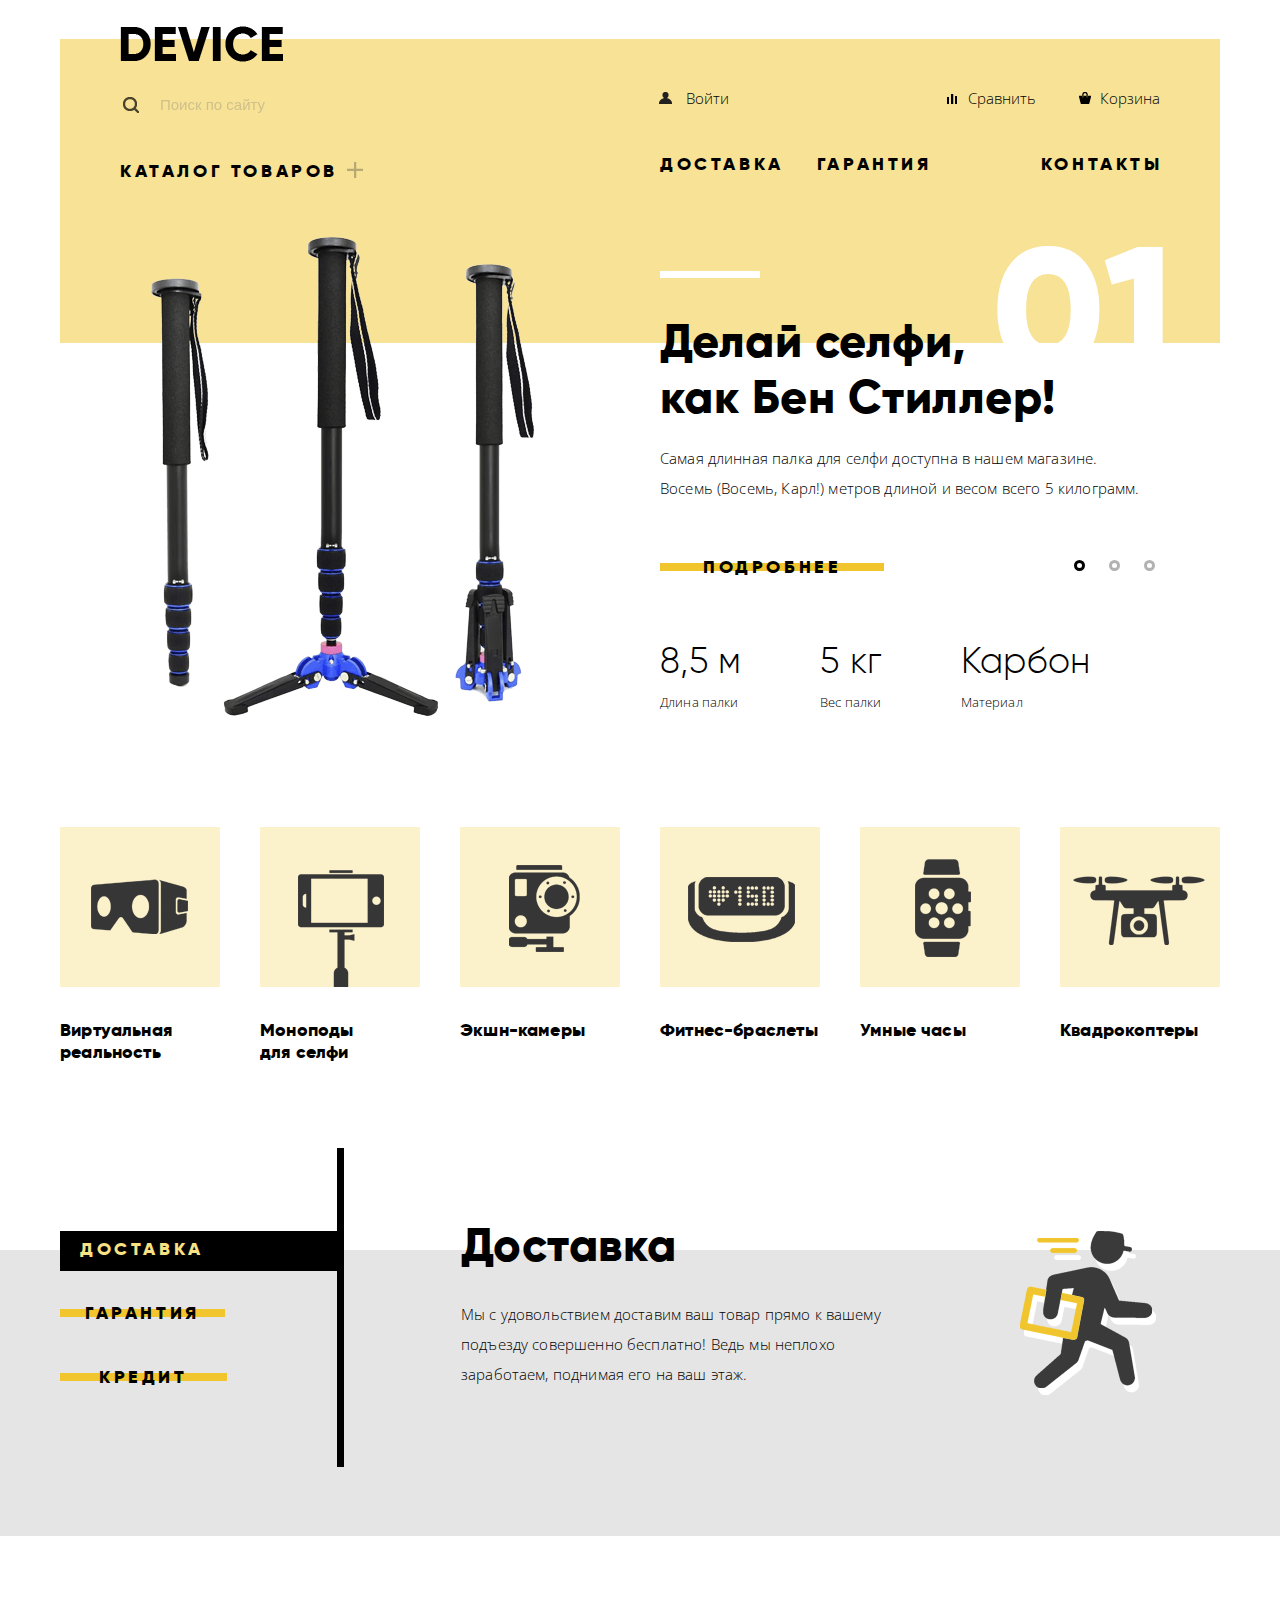
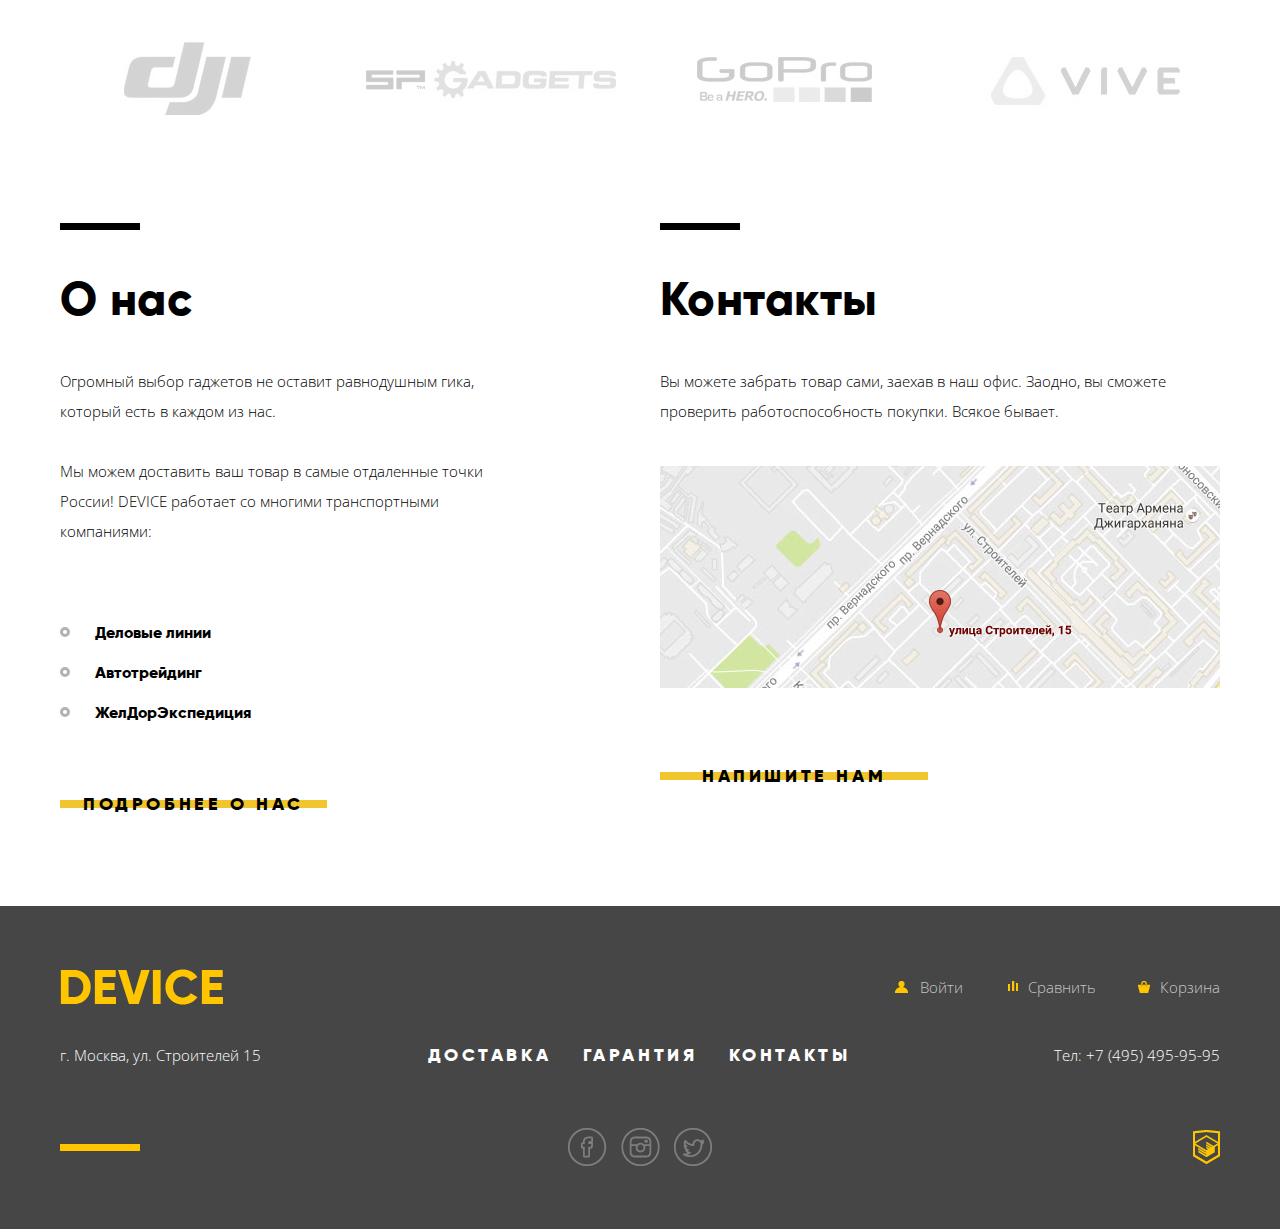
==== commit 62706bd0: "Защита 3" ====
--- a/index.html
+++ b/index.html
@@ -205,7 +205,8 @@
         <h2 class="title-h2">Контакты</h2>
         <p>Вы можете забрать товар сами, заехав в наш офис. Заодно, вы сможете
         проверить работоспособность покупки. Всякое бывает.</p>
-        <div class="map" id="map"></div>
+<!--        <div class="map" id="map"></div>-->
+        <a href="https://yandex.ru/maps" class="contacts-map"><img src="img/map.jpg" alt="map" width="560" height="222"></a>
         <a href="form.html" class="buttons buttons-contacts">Напишите нам</a>
       </div>
 
@@ -259,11 +260,14 @@
           <p class="popup-textarea">Текст письма:<br>
             <textarea class="popup-text" name="text" placeholder="В свободной форме"></textarea>
           </p>
-          <input type="submit" class="buttons buttons-popup"  form="write" value="Отправить">
+          <input type="submit" class="buttons buttons-popup" form="write" value="Отправить">
         </form>
       </div>
     </div>
-    <script src="//api-maps.yandex.ru/2.1/?lang=ru_RU" type="text/javascript"></script>
+
+    <div class="popup-map" id="map"></div>
+
+    <script src="https://api-maps.yandex.ru/2.1/?lang=ru_RU" type="text/javascript"></script>
     <script src="js/main.min.js"></script>
   </body>
 </html>
--- a/css/style.min.css
+++ b/css/style.min.css
@@ -1 +1 @@
-.sprite{background-image:url(../img/sprite.png);background-repeat:no-repeat;display:block}.sprite-btn-checkbox{width:12px;height:7px;background-position:-10px -10px}.sprite-btn-radio{width:9px;height:9px;background-position:-10px -37px}.sprite-footer-cart{width:12px;height:12px;background-position:-10px -66px}.sprite-footer-compare{width:10px;height:10px;background-position:-10px -98px}.sprite-footer-user{width:13px;height:12px;background-position:-10px -128px}.sprite-header-cart{width:12px;height:12px;background-position:-10px -160px}.sprite-header-compare{width:10px;height:10px;background-position:-10px -192px}.sprite-header-user{width:13px;height:12px;background-position:-10px -222px}.sprite-logo-footer,.sprite-logo-header{width:163px;height:36px;background-position:-10px -254px}.sprite-logo-header{background-position:-10px -310px}.sprite-new{width:60px;height:61px;background-position:-10px -366px}.sprite-popular-1,.sprite-popular-2{width:160px;height:160px;background-position:-10px -447px}.sprite-popular-2{background-position:-10px -627px}.sprite-popular-3,.sprite-popular-4{width:160px;height:160px;background-position:-10px -807px}.sprite-popular-4{background-position:-10px -987px}.sprite-popular-5,.sprite-popular-6{width:160px;height:160px;background-position:-10px -1167px}.sprite-popular-6{background-position:-10px -1347px}.header-search::before,.sprite-search{width:16px;height:16px;background-position:-10px -1527px}.sprite-service-credit{width:156px;height:188px;background-position:-10px -1563px}.sprite-service-delivery{width:136px;height:164px;background-position:-10px -1771px}.sprite-service-warranty{width:171px;height:195px;background-position:-10px -1955px}.sprite-social-facebook{width:39px;height:38px;background-position:-10px -2170px}.sprite-social-instagram{width:39px;height:38px;background-position:-10px -2228px}.sprite-social-twitter{width:38px;height:38px;background-position:-10px -2286px}.sprite-www{width:27px;height:34px;background-position:-10px -2344px}.sprite-zplus{width:16px;height:16px;background-position:-10px -2398px}@font-face{font-family:'Gilroy';src:local('Gilroy Light'),local('Gilroy-Light'),url(../fonts/Gilroylight.woff2) format('woff2'),url(../fonts/Gilroylight.woff) format('woff'),url(../fonts/Gilroylight.ttf) format('truetype');font-weight:300;font-style:normal}@font-face{font-family:'Gilroy';src:local('Gilroy ExtraBold'),local('Gilroy-ExtraBold'),url(../fonts/Gilroyextrabold.woff2) format('woff2'),url(../fonts/Gilroyextrabold.woff) format('woff'),url(../fonts/Gilroyextrabold.ttf) format('truetype');font-weight:800;font-style:normal}@-webkit-keyframes modal{0%{-webkit-transform:translateX(-2000px);transform:translateX(-2000px)}50%{-webkit-transform:translateX(60px);transform:translateX(60px)}85%{-webkit-transform:translateX(-20px);transform:translateX(-20px)}to{-webkit-transform:translateX(0);transform:translateX(0)}}@keyframes modal{0%{-webkit-transform:translateX(-2000px);transform:translateX(-2000px)}50%{-webkit-transform:translateX(60px);transform:translateX(60px)}85%{-webkit-transform:translateX(-20px);transform:translateX(-20px)}to{-webkit-transform:translateX(0);transform:translateX(0)}}@-webkit-keyframes error{0%,to{-webkit-transform:translateX(0);transform:translateX(0)}10%,30%,50%,70%,90%{-webkit-transform:translateX(-10px);transform:translateX(-10px)}20%,40%,60%,80%{-webkit-transform:translateX(10px);transform:translateX(10px)}}@keyframes error{0%,to{-webkit-transform:translateX(0);transform:translateX(0)}10%,30%,50%,70%,90%{-webkit-transform:translateX(-10px);transform:translateX(-10px)}20%,40%,60%,80%{-webkit-transform:translateX(10px);transform:translateX(10px)}}a,body{color:#000}body{font-size:15px;line-height:30px;font-weight:300;font-family:'Open Sans','Arial',sans-serif}.wrapper{width:1160px;margin:0 auto}a{text-decoration:none}ul{list-style:none}img{max-width:100%}.title-h2{font-family:'Gilroy','Arial',sans-serif;font-size:47px;line-height:56px;font-weight:800;letter-spacing:.01em}.header{padding-top:20px}.header-wrapper,.header-wrapper_catalog{display:-webkit-box;display:-ms-flexbox;display:flex}.header-wrapper{-ms-flex-wrap:wrap;flex-wrap:wrap;background:-webkit-gradient(linear,left top,left bottom,from(#fff),color-stop(2.3%,#fff),color-stop(2.3%,#f7e296),color-stop(40%,#f7e296),color-stop(40%,#fff),to(#fff));background:linear-gradient(to bottom,#fff 0%,#fff 2.3%,#f7e296 2.3%,#f7e296 40%,#fff 40%,#fff 100%)}.header-wrapper_catalog{background:-webkit-gradient(linear,left top,left bottom,from(#fff),color-stop(10%,#fff),color-stop(10%,#f7e296),to(#f7e296));background:linear-gradient(to bottom,#fff 0%,#fff 10%,#f7e296 10%,#f7e296 100%);padding-bottom:29px}.header-logo{display:inline-block;margin-bottom:19px;vertical-align:inherit;width:163px;height:36px;background-image:url(../img/logo-header.png);font-size:0}.logo{display:block}.header-logo:hover{opacity:.6}.header-logo:active{opacity:.3}.header-search{line-height:36px;letter-spacing:.01em;margin-bottom:23px;display:-webkit-box;display:-ms-flexbox;display:flex;background-color:#f7e296;position:relative}.header-search::before{position:absolute;content:'';background-image:url(../img/sprite.png);background-repeat:no-repeat;top:16px;left:3px}.search-input{height:45px;border:0;border-bottom:2px solid transparent;opacity:.3;padding-left:40px;width:335px;background-color:#f7e296}.search-input:hover{opacity:.6}.search-input:focus{border-bottom:2px solid #000;border-top:none;opacity:1}.search-input:focus~.search-button{display:block}.search-button{width:81px;height:49px;display:none;background-color:#f7e296;border:2px solid #000}.search-button:hover{background-color:#000;color:#fff}.search-button:active{color:rgba(255,255,255,.3)}.header-menu{padding:0}.header-menu li:hover .header-submenu,.header-menu-catalog:hover~.header-submenu{display:-webkit-box;display:-ms-flexbox;display:flex}.header-menu,.header-menu-catalog{position:relative}.header-menu-catalog::after{position:absolute;content:'';background-image:url(../img/sprite.png);background-repeat:no-repeat;width:16px;height:16px;background-position:-10px -2398px;top:2px;right:-25px;opacity:.3}.header-submenu{position:absolute;display:none;width:1100px;left:-60px;padding-left:60px;padding-bottom:28px;height:129px;letter-spacing:.01em;line-height:36px;-webkit-box-orient:vertical;-webkit-box-direction:normal;-ms-flex-direction:column;flex-direction:column;-ms-flex-wrap:wrap;flex-wrap:wrap;-ms-flex-line-pack:start;align-content:flex-start;background-color:#f7e296;z-index:10}.header-submenu li{width:200px}.header-menu-catalog:hover::after{opacity:.2}.header-menu-catalog:active::after{opacity:.1}.header-block_left{padding-left:60px;width:520px}.header-block_right{width:580px}.header-basket,.header-compare,.header-enter,.header-logout,.header-user,.sliders-control label{display:inline-block;vertical-align:middle}.header-enter{margin-left:46px;margin-right:235px;position:relative;padding:0}.header-basket::before,.header-compare::before,.header-enter::before{content:'';position:absolute;background-image:url(../img/sprite.png);background-repeat:no-repeat;width:13px;height:12px;background-position:-10px -222px;left:-27px;top:12px}.header-compare{margin-right:60px}.header-basket::before,.header-compare::before{width:10px;height:10px;background-position:-10px -192px;left:-21px;top:14px}.header-basket,.header-compare{position:relative}.header-basket::before{width:12px;height:12px;background-position:-10px -160px;top:12px}.header-basket:hover,.header-basket:hover::before,.header-compare:hover,.header-compare:hover::before,.header-enter:hover,.header-enter:hover::before{opacity:.6}.header-basket:active,.header-basket:active::before,.header-compare:active,.header-compare:active::before,.header-enter:active,.header-enter:active::before{opacity:.3}.header-user-logout .header-enter{margin-right:20px}.header-user-logout .header-logout{margin-right:80px;opacity:.3}.header-user-logout,.header-user-menu{margin-top:60px;margin-bottom:30px}.header-user-login a,.header-user-logout a,.header-user-menu a{line-height:36px}.header-menu-catalog,.header-right-menu{font-family:'Gilroy','Arial',sans-serif;font-size:18px;line-height:36px;font-weight:800;letter-spacing:.2em;text-transform:uppercase}.header-right-menu{display:-webkit-box;display:-ms-flexbox;display:flex;-ms-flex-wrap:wrap;flex-wrap:wrap;padding-left:20px}.header-delievery{-ms-flex-preferred-size:28%;flex-basis:28%}.header-warranty{-ms-flex-preferred-size:40%;flex-basis:40%}.header-contacts{-ms-flex-preferred-size:auto;flex-basis:auto}.footer-menu a:hover,.header-menu-catalog:hover,.header-right-menu a:hover{opacity:.6}.footer-menu a:active,.header-menu-catalog:active,.header-right-menu a:active{opacity:.3}.buttons{display:inline-block;vertical-align:inherit;height:40px;font-family:'Gilroy','Arial',sans-serif;font-size:18px;line-height:36px;font-weight:800;letter-spacing:.2em;text-transform:uppercase;background:-webkit-gradient(linear,left top,left bottom,color-stop(1%,#fff),color-stop(35%,#fff),color-stop(35%,#f0c52e),color-stop(55%,#f0c52e),color-stop(55%,#fff),to(#fff));background:linear-gradient(to bottom,#fff 1%,#fff 35%,#f0c52e 35%,#f0c52e 55%,#fff 55%,#fff 100%)}.buttons:active,.buttons:hover{background:-webkit-gradient(linear,left top,left bottom,color-stop(1%,#f0c52e),to(#f0c52e));background:linear-gradient(to bottom,#f0c52e 1%,#f0c52e 100%)}.buttons:active{color:rgba(0,0,0,.3)}.buttons-slider{padding:0 43px}.buttons-credit,.buttons-delievery,.buttons-warranty{padding:0 20px;background:-webkit-gradient(linear,left top,left bottom,color-stop(1%,#e5e5e5),color-stop(35%,#e5e5e5),color-stop(35%,#f0c52e),color-stop(55%,#f0c52e),color-stop(55%,#e5e5e5),to(#e5e5e5));background:linear-gradient(to bottom,#e5e5e5 1%,#e5e5e5 35%,#f0c52e 35%,#f0c52e 55%,#e5e5e5 55%,#e5e5e5 100%)}.buttons-credit,.buttons-warranty{padding:0 25px}.buttons-credit{padding:0 39px}.buttons-contacts{margin-top:61px;padding:0 42px}.buttons-about{padding:0 23px}.buttons-form{border:0;background:-webkit-gradient(linear,left top,left bottom,color-stop(1%,#efefef),color-stop(35%,#efefef),color-stop(35%,#f0c52e),color-stop(55%,#f0c52e),color-stop(55%,#efefef),to(#efefef));background:linear-gradient(to bottom,#efefef 1%,#efefef 35%,#f0c52e 35%,#f0c52e 55%,#efefef 55%,#efefef 100%);padding:0 42px}.buttons-action{background:-webkit-gradient(linear,left top,left bottom,color-stop(1%,transparent),color-stop(35%,#efefef),color-stop(35%,#f0c52e),color-stop(55%,#f0c52e),color-stop(55%,#efefef),to(transparent));background:linear-gradient(to bottom,transparent 1%,#efefef 35%,#f0c52e 35%,#f0c52e 55%,#efefef 55%,transparent 100%);padding-left:37px;padding-right:39px}.buttons-popup{padding-left:35px;padding-right:37px;border:0;background-color:transparent}.sliders{margin-top:70px;min-height:553px;position:relative;width:1160px}.sliders-control{position:absolute;height:20px;right:55px;top:275px;z-index:10}.sliders-control label{width:5px;height:5px;margin:0 10px;border:3px solid #000;border-radius:50%;cursor:pointer;opacity:.3}.slider,.sliders input[type=radio]{display:none}#btn-1:checked~.sliders-control label[for=btn-1],#btn-2:checked~.sliders-control label[for=btn-2],#btn-3:checked~.sliders-control label[for=btn-3]{opacity:1}#btn-1:checked~.all-sliders .slider:nth-child(1),#btn-2:checked~.all-sliders .slider:nth-child(2),#btn-3:checked~.all-sliders .slider:nth-child(3){display:-webkit-box;display:-ms-flexbox;display:flex}.sliders-img img{display:block;margin-left:90px;margin-top:-41px}.slider-img3 img{margin-top:25px}.sliders-container{width:485px;margin-left:115px;padding-right:75px;position:relative}.sliders-container::before{position:absolute;content:'';width:100px;height:7px;background-color:#fff;top:-3px;left:0;z-index:1}.sliders-container::after{position:absolute;content:'01';font-family:'Gilroy','Arial',sans-serif;font-size:179px;line-height:179px;font-weight:800;letter-spacing:.01em;top:-53px;right:43px;color:#fff;z-index:5}.container-2::after{content:'02'}.container-3::after{content:'03'}.sliders-container h2{margin-bottom:0}.sliders-container p{margin-top:18px;letter-spacing:.01em}.sliders-switch{margin-top:46px;margin-bottom:33px}.sliders-features{display:-webkit-box;display:-ms-flexbox;display:flex;-webkit-box-pack:start;-ms-flex-pack:start;justify-content:flex-start;font-size:13px;line-height:20px;font-weight:300;color:#000;letter-spacing:.01em;font-family:'Open Sans','Arial',sans-serif}.feature-properties{font-family:'Gilroy','Arial',sans-serif;font-size:36px;line-height:normal;font-weight:300;letter-spacing:.01em;margin-bottom:10px}.sliders-features1{-ms-flex-preferred-size:33%;flex-basis:33%}.sliders-features2{-ms-flex-preferred-size:29%;flex-basis:29%}.sliders-features3{-ms-flex-preferred-size:38%;flex-basis:38%}.catalog{display:-webkit-box;display:-ms-flexbox;display:flex;-webkit-box-pack:justify;-ms-flex-pack:justify;justify-content:space-between;font-family:'Gilroy','Arial',sans-serif;font-size:18px;line-height:normal;font-weight:800;letter-spacing:.01em}.catalog-item{display:block;width:160px}.catalog-item::before{content:'';display:block;height:160px;background-color:rgba(240,197,46,.5);background-image:url(../img/sprite.png);background-repeat:no-repeat;margin-bottom:32px}.catalog-item.item1::before{background-position:-10px -447px}.catalog-item.item2::before{background-position:-10px -627px}.catalog-item.item3::before{background-position:-10px -807px}.catalog-item.item4::before{background-position:-10px -987px}.catalog-item.item5::before{background-position:-10px -1167px}.catalog-item.item6::before{background-position:-10px -1347px}.catalog-item:hover::before{background-color:#f0c52e}.catalog-item:active::before{background-color:#f0c52e;opacity:.3}.options{padding-bottom:95px;background:-webkit-gradient(linear,left top,left bottom,from(#fff),color-stop(20%,#fff),color-stop(20%,#e5e5e5),to(#e5e5e5));background:linear-gradient(to bottom,#fff 0%,#fff 20%,#e5e5e5 20%,#e5e5e5 100%)}.options .wrapper{display:-webkit-box;display:-ms-flexbox;display:flex;margin-top:115px}.options-menu{font-family:'Gilroy','Arial',sans-serif;font-size:18px;line-height:normal;font-weight:800;letter-spacing:.2em;text-transform:uppercase;width:284px;margin-right:117px;padding-left:0;padding-top:35px}.options-menu li{margin-bottom:24px}.active-tab,.active-tab::after{position:relative;background-color:#000}.active-tab::after{position:absolute;content:'';width:7px;height:319px;right:0;top:-83px}.active-tab a{color:#f7e184}.active-tab .buttons-delievery{background:#000}.options-tab,.options-tab-2,.options-tab-3{position:relative;-webkit-box-flex:1;-ms-flex-positive:1;flex-grow:1}.filter input,.options-tab-2,.options-tab-3{display:none}.options-tab-2::after,.options-tab-3::after,.options-tab::after{position:absolute;content:'';background-image:url(../img/sprite.png);background-repeat:no-repeat;width:136px;height:164px;background-position:-10px -1771px;top:53px;right:64px}.options-tab-2::after,.options-tab-3::after{width:171px;height:195px;background-position:-10px -1955px}.options-tab-3::after{width:156px;height:188px;background-position:-10px -1563px}.options-tab h2{margin-bottom:26px}.options-tab p{letter-spacing:.01em;width:430px}.wrapper .company{display:-webkit-box;display:-ms-flexbox;display:flex;-webkit-box-pack:justify;-ms-flex-pack:justify;justify-content:space-between;-ms-flex-wrap:wrap;flex-wrap:wrap}.company{margin-top:94px}.company-item{-webkit-filter:grayscale(100%);filter:grayscale(100%);opacity:.2}.company-item:hover{-webkit-filter:grayscale(0%);filter:grayscale(0%);opacity:1}.about-contacts{padding-top:102px;padding-bottom:80px;display:-webkit-box;display:-ms-flexbox;display:flex}.about,.contacts{width:565px;position:relative}.about::before,.contacts::before{position:absolute;content:'';background-color:#000;width:80px;height:7px;top:-9px}.contacts{padding-left:40px}.about p{width:472px;margin-bottom:30px}.contacts p{margin-bottom:40px}.contacts-footer{margin-top:80px}.about-menu{font-family:'Gilroy','Arial',sans-serif;font-size:16px;line-height:40px;font-weight:800;margin-top:67px;margin-bottom:53px;padding-left:35px}.about-item{position:relative}.about-item::before{position:absolute;content:'';width:4px;height:4px;border:3px solid #b2b2b2;border-radius:50%;left:-35px;top:14px}.about-footer,.contacts-footer{font-family:'Gilroy','Arial',sans-serif;font-size:18px;line-height:normal;font-weight:800;letter-spacing:.2em;text-transform:uppercase}.map{width:560px;height:222px;background-color:#000;background-image:url(../img/map.jpg);background-repeat:no-repeat}.footer{background:#464646;padding-top:63px;padding-bottom:63px}.footer,.footer a{color:#fff}.footer-logo{font-size:0;display:inline-block;vertical-align:top;width:164px;height:36px;background-image:url(../img/sprite.png);background-repeat:no-repeat;background-position:-10px -254px}.footer-basket:hover::before,.footer-compare:hover::before,.footer-enter:hover::before,.footer-logo:hover{opacity:.6}.footer-basket:active::before,.footer-compare:active::before,.footer-enter:active::before,.footer-logo:active{opacity:.3}.footer-top,.footer-user_menu{display:-webkit-box;display:-ms-flexbox;display:flex;-webkit-box-pack:justify;-ms-flex-pack:justify;justify-content:space-between}.footer-top{margin-bottom:20px}.footer-user_menu{min-width:300px;line-height:36px}.footer-basket,.footer-compare,.footer-enter{position:relative}.footer-group::before{position:absolute;content:'';background-image:url(../img/sprite.png)}.footer-enter::before{width:13px;height:12px;background-position:-10px -128px;top:12px;left:-25px}.footer-compare::before{width:10px;height:10px;background-position:-10px -98px;top:12px;left:-20px}.footer-basket::before{width:12px;height:12px;background-position:-10px -66px;top:12px;left:-22px}.footer-user_menu .footer-basket,.footer-user_menu .footer-compare,.footer-user_menu .footer-enter{color:rgba(255,255,255,.7)}.footer-basket:hover,.footer-compare:hover,.footer-enter:hover{color:#fff}.footer-basket:active,.footer-compare:active,.footer-enter:active{color:rgba(255,255,255,.3)}.footer-bottom,.footer-main{-webkit-box-pack:justify;-ms-flex-pack:justify;justify-content:space-between}.footer-main{display:-webkit-box;display:-ms-flexbox;display:flex;margin-bottom:43px}.footer-bottom{-webkit-box-align:center;-ms-flex-align:center;align-items:center}.footer-bottom,.footer-menu,.footer-social{display:-webkit-box;display:-ms-flexbox;display:flex}.footer-menu{font-family:'Gilroy','Arial',sans-serif;font-size:18px;line-height:normal;font-weight:800;letter-spacing:.2em;text-transform:uppercase;width:423px;-webkit-box-pack:justify;-webkit-box-align:center;-ms-flex-align:center;align-items:center;-ms-flex-wrap:wrap;flex-wrap:wrap;-ms-flex-pack:justify;justify-content:space-between;margin-right:37px}.footer-menu li,.nav-breadcrumbs li{display:inline-block;vertical-align:inherit}.footer-bottom::before{content:'';background-color:#ffc600;width:80px;height:7px}.footer-social{min-width:160px;-ms-flex-pack:distribute;justify-content:space-around;margin-right:52px}.social-btn{display:inline-block;vertical-align:middle;background-image:url(../img/sprite.png);background-repeat:no-repeat;width:39px;height:38px;font-size:0;opacity:.3}.facebook{background-position:-10px -2170px}.instagramm{background-position:-10px -2228px}.twitter{background-position:-10px -2286px}.facebook:hover,.footer-copyright:hover::before,.instagramm:hover,.twitter:hover{opacity:.6}.facebook:active,.instagramm:active,.twitter:active{opacity:.1}.footer-copyright{display:inline-block;vertical-align:middle;font-size:0;position:relative;width:27px;height:34px}.footer-copyright::before{position:absolute;content:'';background-image:url(../img/sprite.png);background-repeat:no-repeat;width:27px;height:34px;background-position:-10px -2344px}.footer-copyright:active::before{opacity:.3}.nav{margin-top:-7px;margin-bottom:40px}.nav h2{padding-left:60px;margin-bottom:12px}.nav-breadcrumbs{font-size:14px;line-height:36px;letter-spacing:.01em}.nav-breadcrumbs li{vertical-align:middle;padding-left:20px;padding-right:13px;position:relative}.nav-breadcrumbs a{color:rgba(0,0,0,.3)}.nav-breadcrumbs a:hover{color:rgba(0,0,0,.6)}.nav-breadcrumbs a:active{color:rgba(0,0,0,.1)}.nav-breadcrumbs li:nth-child(-n+2)::after,.nav-breadcrumbs li:nth-child(-n+2)::before{position:absolute;content:'';width:5px;height:1px;background-color:#000;top:15px;right:-7px;-webkit-transform:rotate(45deg);transform:rotate(45deg)}.nav-breadcrumbs li:nth-child(-n+2)::after{top:18px;-webkit-transform:rotate(-45deg);transform:rotate(-45deg)}.filter-sort,.wrapper-wide1 .wrapper,.wrapper-wide2 .wrapper{display:-webkit-box;display:-ms-flexbox;display:flex;-webkit-box-pack:justify;-ms-flex-pack:justify;justify-content:space-between}.filter-head{position:relative}.wrapper-wide1{background-color:#ebebeb}.wrapper-left-filter,.wrapper-left-filter2{position:relative}.wrapper-left-filter::before{position:absolute;content:'';height:69px;background-color:#dcdcdc;top:0;left:-9999px;right:0}.wrapper-left-filter2::before{position:absolute;content:'';bottom:0;background-color:#efefef;top:0;left:-9999px;right:0}.wrapper-wide2 .wrapper{background-color:#efefef}.wrapper-left{width:330px;-webkit-box-sizing:border-box;box-sizing:border-box;padding-right:70px;padding-left:60px}.wrapper-wide2 .wrapper-right{background-color:#fff;padding-left:70px}.wrapper-right{width:760px}.sort-container{margin-top:70px}.filter{position:relative;font-family:'Gilroy','Arial',sans-serif;font-size:16px;line-height:normal;font-weight:800;letter-spacing:.2em;background-color:#efefef;width:200px;margin:70px 0 0}.filter-head,.sort-title{line-height:36px}.filter-price{border-top:2px solid #000;padding-top:10px}.filter-price,.form-title{margin-top:13px;font-size:18px;letter-spacing:.01em}input[type=checkbox]+label,input[type=radio]+label{display:block;position:relative;cursor:pointer;margin-left:10px}input[type=checkbox]+label::before{position:absolute;content:'';display:block;background-color:#dbdbdb;width:23px;height:23px;top:6px;left:-35px}input[type=checkbox]:checked+label::after{position:absolute;content:'';width:12px;height:7px;background-position:-10px -10px;background-image:url(../img/sprite.png);top:15px;left:-29px}input[type=radio]+label::before{position:absolute;content:'';background-color:transparent;width:20px;height:20px;border:2px solid #c6c6c6;border-radius:50%;top:7px;left:-37px}input[type=radio]:checked+label::after{position:absolute;content:'';width:9px;height:9px;background-position:-10px -37px;background-image:url(../img/sprite.png);top:15px;left:-29px}.header-search input{display:block}.filter label,.filter-price_control{font-family:'Open Sans','Arial',sans-serif;font-size:14px;line-height:40px;font-weight:300;letter-spacing:.01em}.filter-range_control{position:relative;height:40px;padding-top:20px}.filter-range_control .filter-scale{height:2px;background:#dbdbdb}.filter-range_control .filter-bar{width:57%;height:2px;background:#91c92f}.filter-range_control .filter-toggle{position:absolute;top:14px;left:0;width:9px;height:9px;border:2px solid #000;background-color:#eee;border-radius:50%;cursor:pointer}.filter-range_control .toggle-max{left:110px}.filter-range_control .filter-toggle:hover{border:2px solid #fff;background-color:#7eae29}.filter-price_control{opacity:.2}.filter-min_price{margin-right:65px}.form-checkbox_container{margin-top:27px;padding-bottom:30px;border-top:2px solid #000;border-bottom:2px solid #000}.form-radio_container{margin-bottom:31px}.form-checkbox_item,.form-radio_item{padding-left:25px}.sort{width:760px;min-height:70px}.sort-header{display:-webkit-box;display:-ms-flexbox;display:flex;-webkit-box-pack:start;-ms-flex-pack:start;justify-content:flex-start;-webkit-box-align:center;-ms-flex-align:center;align-items:center;padding-left:0}.sort-filter{font-size:14px;line-height:18px}.sort-filter li{display:inline-block;vertical-align:bottom;padding-left:16px;padding-right:11px}.sort-filter a,.sort-pages a{opacity:.3}.sort-filter a:hover{opacity:.6}.sort-filter .sort-filter-active,.sort-filter a:active{opacity:1}.sort-order{-webkit-box-flex:1;-ms-flex-positive:1;flex-grow:1;text-align:right;-ms-flex-item-align:center;align-self:center;font-size:0}.sort-down,.sort-up{position:relative}.sort-down::after,.sort-up::after{position:absolute;content:'';width:0;height:0;border-left:9px solid transparent;border-right:9px solid transparent;top:-3px}.sort-up::after{border-bottom:9px solid #ccc;left:-60px}.sort-down::after{border-top:9px solid #ccc;left:-18px}.sort-up:hover::after{border-bottom:9px solid #999}.sort-down:hover::after{border-top:9px solid #999}.sort-up:active::after{border-bottom:9px solid #000}.sort-active::after,.sort-down:active::after{border-top:9px solid #000}.sort-container{display:-webkit-box;display:-ms-flexbox;display:flex;-webkit-box-pack:justify;-ms-flex-pack:justify;justify-content:space-between;-ms-flex-wrap:wrap;flex-wrap:wrap}.sort-item{position:relative;width:360px;margin-bottom:31px}.sort-item_head{font-family:'Gilroy','Arial',sans-serif;font-size:18px;line-height:21px;font-weight:800;letter-spacing:.01em;display:-webkit-box;display:-ms-flexbox;display:flex;-webkit-box-pack:justify;-ms-flex-pack:justify;justify-content:space-between;margin-top:25px}.sort-item_price{display:block;font-size:16px;font-weight:300}.item-action{display:none;margin:0 auto;position:absolute;top:160px;left:80px;width:212px;height:80px}.sort-item_title{width:270px}.sort-item:hover .item-action{display:block}.sort-item:hover{opacity:.7}.item-simile{padding-left:30px}.new-item::after{position:absolute;content:"NEW";display:inline-block;font-weight:800;font-size:14px;line-height:16px;font-family:Gilroy,Arial,sans-serif;top:30px;right:27px;width:56px;height:34px;padding-top:20px;vertical-align:middle;text-align:center;color:rgba(0,0,0,.2);border:2px solid rgba(0,0,0,.2);border-radius:30px}.sort-pagination{display:-webkit-box;display:-ms-flexbox;display:flex;-webkit-box-pack:justify;-ms-flex-pack:justify;justify-content:space-between;-webkit-box-align:center;-ms-flex-align:center;align-items:center;font-family:'Gilroy','Arial',sans-serif;font-size:16px;line-height:normal;font-weight:800;letter-spacing:.2em;text-transform:uppercase;background-color:#ebebeb;margin-bottom:73px;margin-top:-9px}.sort-pages{margin-right:25px}.sort-pages a:hover{opacity:.6}.sort-pages .page-active,.sort-pages a:active{opacity:1}.sort-pages li{margin:0 10px;display:inline-block;vertical-align:top}.sort-backward,.sort-forward{display:inline-block;vertical-align:top;padding:27px 30px}.sort-backward:hover,.sort-forward:hover{background-color:#d9d9d9}.popup-close:active::after,.popup-close:active::before,.sort-backward:active,.sort-forward:active{opacity:.3}.popup{display:none;position:fixed;width:960px;min-height:553px;top:10%;left:21%;background-color:#fff;-webkit-box-shadow:0 4px 50px -5px rgba(4,6,6,.75);box-shadow:0 4px 50px -5px rgba(4,6,6,.75)}.popup-show{display:block;-webkit-animation-name:modal;animation-name:modal;-webkit-animation-duration:.8s;animation-duration:.8s}.popup-close{position:absolute;top:22px;right:22px;width:55px;height:55px;font-size:0;background-color:#f7e296;border-radius:50%;border:0;opacity:.5;cursor:pointer}.popup-close::after,.popup-close::before{content:"";position:absolute;top:50%;left:50%;width:32px;height:2px;background-color:#fff;-webkit-transform:translateX(-50%) rotate(45deg);transform:translateX(-50%) rotate(45deg)}.popup-close::after{-webkit-transform:translateX(-50%) rotate(-45deg);transform:translateX(-50%) rotate(-45deg)}.popup-close:active,.popup-close:hover{opacity:1}.popup-wrapper{width:760px;margin:0 auto}.popup-email,.popup-name,.popup-textarea{font-family:'Gilroy','Arial',sans-serif;font-size:18px;line-height:18px;font-weight:800}.popup-form{display:-webkit-box;display:-ms-flexbox;display:flex;-ms-flex-wrap:wrap;flex-wrap:wrap;-webkit-box-pack:justify;-ms-flex-pack:justify;justify-content:space-between;padding-top:50px}.popup-email input,.popup-name input,.popup-text{font-family:'Open Sans','Arial',sans-serif;font-size:14px;line-height:18px;font-weight:400;background-color:#f2f2f2;opacity:.5;border:0}.popup-email input,.popup-name input,.popup-textarea textarea{margin-top:10px}.popup-email input,.popup-name input,.popup-text{-webkit-box-sizing:border-box;box-sizing:border-box;padding-left:20px}.popup-email input,.popup-name input{height:50px;width:360px}.popup-text{width:760px;min-height:156px;padding-top:20px}.popup-error{-webkit-animation-name:error;animation-name:error;-webkit-animation-duration:.8s;animation-duration:.8s}
+.sprite{background-image:url(../img/sprite.png);background-repeat:no-repeat;display:block}.sprite-btn-checkbox{width:12px;height:7px;background-position:-10px -10px}.sprite-btn-radio{width:9px;height:9px;background-position:-10px -37px}.sprite-footer-cart{width:12px;height:12px;background-position:-10px -66px}.sprite-footer-compare{width:10px;height:10px;background-position:-10px -98px}.sprite-footer-user{width:13px;height:12px;background-position:-10px -128px}.sprite-header-cart{width:12px;height:12px;background-position:-10px -160px}.sprite-header-compare{width:10px;height:10px;background-position:-10px -192px}.sprite-header-user{width:13px;height:12px;background-position:-10px -222px}.sprite-logo-footer,.sprite-logo-header{width:163px;height:36px;background-position:-10px -254px}.sprite-logo-header{background-position:-10px -310px}.sprite-new{width:60px;height:61px;background-position:-10px -366px}.sprite-popular-1,.sprite-popular-2{width:160px;height:160px;background-position:-10px -447px}.sprite-popular-2{background-position:-10px -627px}.sprite-popular-3,.sprite-popular-4{width:160px;height:160px;background-position:-10px -807px}.sprite-popular-4{background-position:-10px -987px}.sprite-popular-5,.sprite-popular-6{width:160px;height:160px;background-position:-10px -1167px}.sprite-popular-6{background-position:-10px -1347px}.header-search::before,.sprite-search{width:16px;height:16px;background-position:-10px -1527px}.sprite-service-credit{width:156px;height:188px;background-position:-10px -1563px}.sprite-service-delivery{width:136px;height:164px;background-position:-10px -1771px}.sprite-service-warranty{width:171px;height:195px;background-position:-10px -1955px}.sprite-social-facebook{width:39px;height:38px;background-position:-10px -2170px}.sprite-social-instagram{width:39px;height:38px;background-position:-10px -2228px}.sprite-social-twitter{width:38px;height:38px;background-position:-10px -2286px}.sprite-www{width:27px;height:34px;background-position:-10px -2344px}.sprite-zplus{width:16px;height:16px;background-position:-10px -2398px}@font-face{font-family:'Gilroy';src:local('Gilroy Light'),local('Gilroy-Light'),url(../fonts/Gilroylight.woff2) format('woff2'),url(../fonts/Gilroylight.woff) format('woff'),url(../fonts/Gilroylight.ttf) format('truetype');font-weight:300;font-style:normal}@font-face{font-family:'Gilroy';src:local('Gilroy ExtraBold'),local('Gilroy-ExtraBold'),url(../fonts/Gilroyextrabold.woff2) format('woff2'),url(../fonts/Gilroyextrabold.woff) format('woff'),url(../fonts/Gilroyextrabold.ttf) format('truetype');font-weight:800;font-style:normal}@-webkit-keyframes modal{0%{-webkit-transform:translateX(-2000px);transform:translateX(-2000px)}50%{-webkit-transform:translateX(60px);transform:translateX(60px)}85%{-webkit-transform:translateX(-20px);transform:translateX(-20px)}to{-webkit-transform:translateX(0);transform:translateX(0)}}@keyframes modal{0%{-webkit-transform:translateX(-2000px);transform:translateX(-2000px)}50%{-webkit-transform:translateX(60px);transform:translateX(60px)}85%{-webkit-transform:translateX(-20px);transform:translateX(-20px)}to{-webkit-transform:translateX(0);transform:translateX(0)}}@-webkit-keyframes error{0%,to{-webkit-transform:translateX(0);transform:translateX(0)}10%,30%,50%,70%,90%{-webkit-transform:translateX(-10px);transform:translateX(-10px)}20%,40%,60%,80%{-webkit-transform:translateX(10px);transform:translateX(10px)}}@keyframes error{0%,to{-webkit-transform:translateX(0);transform:translateX(0)}10%,30%,50%,70%,90%{-webkit-transform:translateX(-10px);transform:translateX(-10px)}20%,40%,60%,80%{-webkit-transform:translateX(10px);transform:translateX(10px)}}a,body{color:#000}body{font-size:15px;line-height:30px;font-weight:300;font-family:'Open Sans','Arial',sans-serif}.wrapper{width:1160px;margin:0 auto}a{text-decoration:none}ul{list-style:none}img{max-width:100%}.title-h2{font-family:'Gilroy','Arial',sans-serif;font-size:47px;line-height:56px;font-weight:800;letter-spacing:.01em}.header{padding-top:20px}.header-wrapper,.header-wrapper_catalog{display:-webkit-box;display:-ms-flexbox;display:flex}.header-wrapper{-ms-flex-wrap:wrap;flex-wrap:wrap;background:-webkit-gradient(linear,left top,left bottom,from(#fff),color-stop(2.3%,#fff),color-stop(2.3%,#f7e296),color-stop(40%,#f7e296),color-stop(40%,#fff),to(#fff));background:linear-gradient(to bottom,#fff 0%,#fff 2.3%,#f7e296 2.3%,#f7e296 40%,#fff 40%,#fff 100%)}.header-wrapper_catalog{background:-webkit-gradient(linear,left top,left bottom,from(#fff),color-stop(10%,#fff),color-stop(10%,#f7e296),to(#f7e296));background:linear-gradient(to bottom,#fff 0%,#fff 10%,#f7e296 10%,#f7e296 100%);padding-bottom:29px}.header-logo{display:inline-block;margin-bottom:19px;vertical-align:inherit;width:163px;height:36px;background-image:url(../img/logo-header.png);font-size:0}.logo{display:block}.header-logo:hover{opacity:.6}.header-logo:active{opacity:.3}.header-search{line-height:36px;letter-spacing:.01em;margin-bottom:23px;display:-webkit-box;display:-ms-flexbox;display:flex;background-color:#f7e296;position:relative}.header-search::before{position:absolute;content:'';background-image:url(../img/sprite.png);background-repeat:no-repeat;top:16px;left:3px}.search-input{height:45px;border:0;border-bottom:2px solid transparent;opacity:.3;padding-left:40px;width:335px;background-color:#f7e296}.search-input:hover{opacity:.6}.search-input:focus{border-bottom:2px solid #000;border-top:none;opacity:1}.search-input:focus~.search-button{display:block}.search-button{width:81px;height:49px;display:none;background-color:#f7e296;border:2px solid #000}.search-button:hover{background-color:#000;color:#fff}.search-button:active{color:rgba(255,255,255,.3)}.header-menu{padding:0}.header-menu li:hover .header-submenu,.header-menu-catalog:hover~.header-submenu{display:-webkit-box;display:-ms-flexbox;display:flex}.header-menu,.header-menu-catalog{position:relative}.header-menu-catalog::after{position:absolute;content:'';background-image:url(../img/sprite.png);background-repeat:no-repeat;width:16px;height:16px;background-position:-10px -2398px;top:2px;right:-25px;opacity:.3}.header-submenu{position:absolute;display:none;width:1100px;left:-60px;padding-left:60px;padding-bottom:28px;height:129px;letter-spacing:.01em;line-height:36px;-webkit-box-orient:vertical;-webkit-box-direction:normal;-ms-flex-direction:column;flex-direction:column;-ms-flex-wrap:wrap;flex-wrap:wrap;-ms-flex-line-pack:start;align-content:flex-start;background-color:#f7e296;z-index:10}.header-submenu li{width:200px}.header-menu-catalog:hover::after{opacity:.2}.header-menu-catalog:active::after{opacity:.1}.header-block_left{padding-left:60px;width:520px}.header-block_right{width:580px}.header-basket,.header-compare,.header-enter,.header-logout,.header-user,.sliders-control label{display:inline-block;vertical-align:middle}.header-enter{margin-left:46px;margin-right:235px;position:relative;padding:0}.header-basket::before,.header-compare::before,.header-enter::before{content:'';position:absolute;background-image:url(../img/sprite.png);background-repeat:no-repeat;width:13px;height:12px;background-position:-10px -222px;left:-27px;top:12px}.header-compare{margin-right:60px}.header-basket::before,.header-compare::before{width:10px;height:10px;background-position:-10px -192px;left:-21px;top:14px}.header-basket,.header-compare{position:relative}.header-basket::before{width:12px;height:12px;background-position:-10px -160px;top:12px}.header-basket:hover,.header-basket:hover::before,.header-compare:hover,.header-compare:hover::before,.header-enter:hover,.header-enter:hover::before{opacity:.6}.header-basket:active,.header-basket:active::before,.header-compare:active,.header-compare:active::before,.header-enter:active,.header-enter:active::before{opacity:.3}.header-user-logout .header-enter{margin-right:20px}.header-user-logout .header-logout{margin-right:80px;opacity:.3}.header-user-logout,.header-user-menu{margin-top:60px;margin-bottom:30px}.header-user-login a,.header-user-logout a,.header-user-menu a{line-height:36px}.header-menu-catalog,.header-right-menu{font-family:'Gilroy','Arial',sans-serif;font-size:18px;line-height:36px;font-weight:800;letter-spacing:.2em;text-transform:uppercase}.header-right-menu{display:-webkit-box;display:-ms-flexbox;display:flex;-ms-flex-wrap:wrap;flex-wrap:wrap;padding-left:20px}.header-delievery{-ms-flex-preferred-size:28%;flex-basis:28%}.header-warranty{-ms-flex-preferred-size:40%;flex-basis:40%}.header-contacts{-ms-flex-preferred-size:auto;flex-basis:auto}.footer-menu a:hover,.header-menu-catalog:hover,.header-right-menu a:hover{opacity:.6}.footer-menu a:active,.header-menu-catalog:active,.header-right-menu a:active{opacity:.3}.buttons{display:inline-block;vertical-align:inherit;height:40px;font-family:'Gilroy','Arial',sans-serif;font-size:18px;line-height:36px;font-weight:800;letter-spacing:.2em;text-transform:uppercase;background:-webkit-gradient(linear,left top,left bottom,color-stop(1%,#fff),color-stop(35%,#fff),color-stop(35%,#f0c52e),color-stop(55%,#f0c52e),color-stop(55%,#fff),to(#fff));background:linear-gradient(to bottom,#fff 1%,#fff 35%,#f0c52e 35%,#f0c52e 55%,#fff 55%,#fff 100%)}.buttons:active,.buttons:hover{background:-webkit-gradient(linear,left top,left bottom,color-stop(1%,#f0c52e),to(#f0c52e));background:linear-gradient(to bottom,#f0c52e 1%,#f0c52e 100%)}.buttons:active{color:rgba(0,0,0,.3)}.buttons-slider{padding:0 43px}.buttons-credit,.buttons-delievery,.buttons-warranty{padding:0 20px;background:-webkit-gradient(linear,left top,left bottom,color-stop(1%,#e5e5e5),color-stop(35%,#e5e5e5),color-stop(35%,#f0c52e),color-stop(55%,#f0c52e),color-stop(55%,#e5e5e5),to(#e5e5e5));background:linear-gradient(to bottom,#e5e5e5 1%,#e5e5e5 35%,#f0c52e 35%,#f0c52e 55%,#e5e5e5 55%,#e5e5e5 100%)}.buttons-credit,.buttons-warranty{padding:0 25px}.buttons-credit{padding:0 39px}.buttons-contacts{margin-top:61px;padding:0 42px}.buttons-about{padding:0 23px}.buttons-form{border:0;background:-webkit-gradient(linear,left top,left bottom,color-stop(1%,#efefef),color-stop(35%,#efefef),color-stop(35%,#f0c52e),color-stop(55%,#f0c52e),color-stop(55%,#efefef),to(#efefef));background:linear-gradient(to bottom,#efefef 1%,#efefef 35%,#f0c52e 35%,#f0c52e 55%,#efefef 55%,#efefef 100%);padding:0 42px}.buttons-action{background:-webkit-gradient(linear,left top,left bottom,color-stop(1%,transparent),color-stop(35%,#efefef),color-stop(35%,#f0c52e),color-stop(55%,#f0c52e),color-stop(55%,#efefef),to(transparent));background:linear-gradient(to bottom,transparent 1%,#efefef 35%,#f0c52e 35%,#f0c52e 55%,#efefef 55%,transparent 100%);padding-left:37px;padding-right:39px}.buttons-popup{padding-left:35px;padding-right:37px;border:0;background-color:transparent}.sliders{margin-top:70px;min-height:553px;position:relative;width:1160px}.sliders-control{position:absolute;height:20px;right:55px;top:275px;z-index:10}.sliders-control label{width:5px;height:5px;margin:0 10px;border:3px solid #000;border-radius:50%;cursor:pointer;opacity:.3}.slider,.sliders input[type=radio]{display:none}#btn-1:checked~.sliders-control label[for=btn-1],#btn-2:checked~.sliders-control label[for=btn-2],#btn-3:checked~.sliders-control label[for=btn-3]{opacity:1}#btn-1:checked~.all-sliders .slider:nth-child(1),#btn-2:checked~.all-sliders .slider:nth-child(2),#btn-3:checked~.all-sliders .slider:nth-child(3){display:-webkit-box;display:-ms-flexbox;display:flex}.sliders-img{width:485px}.sliders-img img{display:block;margin-left:90px;margin-top:-41px}.slider-img3 img{margin-top:25px}.sliders-container{width:485px;margin-left:115px;padding-right:75px;position:relative}.sliders-container::before{position:absolute;content:'';width:100px;height:7px;background-color:#fff;top:-3px;left:0;z-index:1}.sliders-container::after{position:absolute;content:'01';font-family:'Gilroy','Arial',sans-serif;font-size:179px;line-height:179px;font-weight:800;letter-spacing:.01em;top:-53px;right:43px;color:#fff;z-index:5}.container-2::after{content:'02'}.container-3::after{content:'03'}.sliders-container h2{margin-bottom:0}.sliders-container p{margin-top:18px;letter-spacing:.01em}.sliders-switch{margin-top:46px;margin-bottom:33px}.sliders-features{display:-webkit-box;display:-ms-flexbox;display:flex;-webkit-box-pack:start;-ms-flex-pack:start;justify-content:flex-start;font-size:13px;line-height:20px;font-weight:300;color:#000;letter-spacing:.01em;font-family:'Open Sans','Arial',sans-serif}.feature-properties{font-family:'Gilroy','Arial',sans-serif;font-size:36px;line-height:normal;font-weight:300;letter-spacing:.01em;margin-bottom:10px}.sliders-features1{-ms-flex-preferred-size:33%;flex-basis:33%}.sliders-features2{-ms-flex-preferred-size:29%;flex-basis:29%}.sliders-features3{-ms-flex-preferred-size:38%;flex-basis:38%}.catalog{display:-webkit-box;display:-ms-flexbox;display:flex;-webkit-box-pack:justify;-ms-flex-pack:justify;justify-content:space-between;font-family:'Gilroy','Arial',sans-serif;font-size:18px;line-height:normal;font-weight:800;letter-spacing:.01em}.catalog-item{display:block;width:160px}.catalog-item::before{content:'';display:block;height:160px;background-color:rgba(240,197,46,.5);background-image:url(../img/sprite.png);background-repeat:no-repeat;margin-bottom:32px}.catalog-item.item1::before{background-position:-10px -447px}.catalog-item.item2::before{background-position:-10px -627px}.catalog-item.item3::before{background-position:-10px -807px}.catalog-item.item4::before{background-position:-10px -987px}.catalog-item.item5::before{background-position:-10px -1167px}.catalog-item.item6::before{background-position:-10px -1347px}.catalog-item:hover::before{background-color:#f0c52e}.catalog-item:active::before{background-color:#f0c52e;opacity:.3}.options{padding-bottom:95px;background:-webkit-gradient(linear,left top,left bottom,from(#fff),color-stop(20%,#fff),color-stop(20%,#e5e5e5),to(#e5e5e5));background:linear-gradient(to bottom,#fff 0%,#fff 20%,#e5e5e5 20%,#e5e5e5 100%)}.options .wrapper{display:-webkit-box;display:-ms-flexbox;display:flex;margin-top:115px}.options-menu{font-family:'Gilroy','Arial',sans-serif;font-size:18px;line-height:normal;font-weight:800;letter-spacing:.2em;text-transform:uppercase;width:284px;margin-right:117px;padding-left:0;padding-top:35px}.options-menu li{margin-bottom:24px}.active-tab,.active-tab::after{position:relative;background-color:#000}.active-tab::after{position:absolute;content:'';width:7px;height:319px;right:0;top:-83px}.active-tab a{color:#f7e184}.active-tab .buttons-delievery{background:#000}.options-tab,.options-tab-2,.options-tab-3{position:relative;-webkit-box-flex:1;-ms-flex-positive:1;flex-grow:1}.filter input,.options-tab-2,.options-tab-3{display:none}.options-tab-2::after,.options-tab-3::after,.options-tab::after{position:absolute;content:'';background-image:url(../img/sprite.png);background-repeat:no-repeat;width:136px;height:164px;background-position:-10px -1771px;top:53px;right:64px}.options-tab-2::after,.options-tab-3::after{width:171px;height:195px;background-position:-10px -1955px}.options-tab-3::after{width:156px;height:188px;background-position:-10px -1563px}.options-tab h2{margin-bottom:26px}.options-tab p{letter-spacing:.01em;width:430px}.wrapper .company{display:-webkit-box;display:-ms-flexbox;display:flex;-webkit-box-pack:justify;-ms-flex-pack:justify;justify-content:space-between;-ms-flex-wrap:wrap;flex-wrap:wrap}.company{margin-top:94px}.company-item{-webkit-filter:grayscale(100%);filter:grayscale(100%);opacity:.2}.company-item:hover{-webkit-filter:grayscale(0%);filter:grayscale(0%);opacity:1}.about-contacts{padding-top:102px;padding-bottom:80px;display:-webkit-box;display:-ms-flexbox;display:flex}.about,.contacts{width:565px;position:relative}.about::before,.contacts::before{position:absolute;content:'';background-color:#000;width:80px;height:7px;top:-9px}.contacts{padding-left:40px}.about p{width:472px;margin-bottom:30px}.contacts p{margin-bottom:40px}.contacts-footer{margin-top:80px}.about-menu{font-family:'Gilroy','Arial',sans-serif;font-size:16px;line-height:40px;font-weight:800;margin-top:67px;margin-bottom:53px;padding-left:35px}.about-item{position:relative}.about-item::before{position:absolute;content:'';width:4px;height:4px;border:3px solid #b2b2b2;border-radius:50%;left:-35px;top:14px}.about-footer,.contacts-footer{font-family:'Gilroy','Arial',sans-serif;font-size:18px;line-height:normal;font-weight:800;letter-spacing:.2em;text-transform:uppercase}.map{width:560px;height:222px;background-color:#000;background-image:url(../img/map.jpg);background-repeat:no-repeat}.footer{background:#464646;padding-top:63px;padding-bottom:63px}.footer,.footer a{color:#fff}.footer-logo{font-size:0;display:inline-block;vertical-align:top;width:164px;height:36px;background-image:url(../img/sprite.png);background-repeat:no-repeat;background-position:-10px -254px}.footer-basket:hover::before,.footer-compare:hover::before,.footer-enter:hover::before,.footer-logo:hover{opacity:.6}.footer-basket:active::before,.footer-compare:active::before,.footer-enter:active::before,.footer-logo:active{opacity:.3}.footer-top,.footer-user_menu{display:-webkit-box;display:-ms-flexbox;display:flex;-webkit-box-pack:justify;-ms-flex-pack:justify;justify-content:space-between}.footer-top{margin-bottom:20px}.footer-user_menu{min-width:300px;line-height:36px}.footer-basket,.footer-compare,.footer-enter{position:relative}.footer-group::before{position:absolute;content:'';background-image:url(../img/sprite.png)}.footer-enter::before{width:13px;height:12px;background-position:-10px -128px;top:12px;left:-25px}.footer-compare::before{width:10px;height:10px;background-position:-10px -98px;top:12px;left:-20px}.footer-basket::before{width:12px;height:12px;background-position:-10px -66px;top:12px;left:-22px}.footer-user_menu .footer-basket,.footer-user_menu .footer-compare,.footer-user_menu .footer-enter{color:rgba(255,255,255,.7)}.footer-basket:hover,.footer-compare:hover,.footer-enter:hover{color:#fff}.footer-basket:active,.footer-compare:active,.footer-enter:active{color:rgba(255,255,255,.3)}.footer-bottom,.footer-main{-webkit-box-pack:justify;-ms-flex-pack:justify;justify-content:space-between}.footer-main{display:-webkit-box;display:-ms-flexbox;display:flex;margin-bottom:43px}.footer-bottom{-webkit-box-align:center;-ms-flex-align:center;align-items:center}.footer-bottom,.footer-menu,.footer-social{display:-webkit-box;display:-ms-flexbox;display:flex}.footer-menu{font-family:'Gilroy','Arial',sans-serif;font-size:18px;line-height:normal;font-weight:800;letter-spacing:.2em;text-transform:uppercase;width:423px;-webkit-box-pack:justify;-webkit-box-align:center;-ms-flex-align:center;align-items:center;-ms-flex-wrap:wrap;flex-wrap:wrap;-ms-flex-pack:justify;justify-content:space-between;margin-right:37px}.footer-menu li,.nav-breadcrumbs li{display:inline-block;vertical-align:inherit}.footer-bottom::before{content:'';background-color:#ffc600;width:80px;height:7px}.footer-social{min-width:160px;-ms-flex-pack:distribute;justify-content:space-around;margin-right:52px}.social-btn{display:inline-block;vertical-align:middle;background-image:url(../img/sprite.png);background-repeat:no-repeat;width:39px;height:38px;font-size:0;opacity:.3}.facebook{background-position:-10px -2170px}.instagramm{background-position:-10px -2228px}.twitter{background-position:-10px -2286px}.facebook:hover,.footer-copyright:hover::before,.instagramm:hover,.twitter:hover{opacity:.6}.facebook:active,.instagramm:active,.twitter:active{opacity:.1}.footer-copyright{display:inline-block;vertical-align:middle;font-size:0;position:relative;width:27px;height:34px}.footer-copyright::before{position:absolute;content:'';background-image:url(../img/sprite.png);background-repeat:no-repeat;width:27px;height:34px;background-position:-10px -2344px}.footer-copyright:active::before{opacity:.3}.nav{margin-top:-7px;margin-bottom:40px}.nav h2{padding-left:60px;margin-bottom:12px}.nav-breadcrumbs{font-size:14px;line-height:36px;letter-spacing:.01em}.nav-breadcrumbs li{vertical-align:middle;padding-left:20px;padding-right:13px;position:relative}.nav-breadcrumbs a{color:rgba(0,0,0,.3)}.nav-breadcrumbs a:hover{color:rgba(0,0,0,.6)}.nav-breadcrumbs a:active{color:rgba(0,0,0,.1)}.nav-breadcrumbs li:nth-child(-n+2)::after,.nav-breadcrumbs li:nth-child(-n+2)::before{position:absolute;content:'';width:5px;height:1px;background-color:#000;top:15px;right:-7px;-webkit-transform:rotate(45deg);transform:rotate(45deg)}.nav-breadcrumbs li:nth-child(-n+2)::after{top:18px;-webkit-transform:rotate(-45deg);transform:rotate(-45deg)}.filter-sort,.wrapper-wide1 .wrapper,.wrapper-wide2 .wrapper{display:-webkit-box;display:-ms-flexbox;display:flex;-webkit-box-pack:justify;-ms-flex-pack:justify;justify-content:space-between}.filter-head{position:relative}.wrapper-wide1{background-color:#ebebeb}.wrapper-left-filter,.wrapper-left-filter2{position:relative}.wrapper-left-filter::before{position:absolute;content:'';height:69px;background-color:#dcdcdc;top:0;left:-9999px;right:0}.wrapper-left-filter2::before{position:absolute;content:'';bottom:0;background-color:#efefef;top:0;left:-9999px;right:0}.wrapper-wide2 .wrapper{background-color:#efefef}.wrapper-left{width:330px;-webkit-box-sizing:border-box;box-sizing:border-box;padding-right:70px;padding-left:60px}.wrapper-wide2 .wrapper-right{background-color:#fff;padding-left:70px}.wrapper-right{width:760px}.sort-container{margin-top:70px}.filter{position:relative;font-family:'Gilroy','Arial',sans-serif;font-size:16px;line-height:normal;font-weight:800;letter-spacing:.2em;background-color:#efefef;width:200px;margin:70px 0 0}.filter-head,.sort-title{line-height:36px}.filter-price{border-top:2px solid #000;padding-top:10px}.filter-price,.form-title{margin-top:13px;font-size:18px;letter-spacing:.01em}input[type=checkbox]+label,input[type=radio]+label{display:block;position:relative;cursor:pointer;margin-left:10px}input[type=checkbox]+label::before{position:absolute;content:'';display:block;background-color:#dbdbdb;width:23px;height:23px;top:6px;left:-35px}input[type=checkbox]:checked+label::after{position:absolute;content:'';width:12px;height:7px;background-position:-10px -10px;background-image:url(../img/sprite.png);top:15px;left:-29px}input[type=radio]+label::before{position:absolute;content:'';background-color:transparent;width:20px;height:20px;border:2px solid #c6c6c6;border-radius:50%;top:7px;left:-37px}input[type=radio]:checked+label::after{position:absolute;content:'';width:9px;height:9px;background-position:-10px -37px;background-image:url(../img/sprite.png);top:15px;left:-29px}.header-search input{display:block}.filter label,.filter-price_control{font-family:'Open Sans','Arial',sans-serif;font-size:14px;line-height:40px;font-weight:300;letter-spacing:.01em}.filter-range_control{position:relative;height:40px;padding-top:20px}.filter-range_control .filter-scale{height:2px;background:#dbdbdb}.filter-range_control .filter-bar{width:57%;height:2px;background:#91c92f}.filter-range_control .filter-toggle{position:absolute;top:14px;left:0;width:9px;height:9px;border:2px solid #000;background-color:#eee;border-radius:50%;cursor:pointer}.filter-range_control .toggle-max{left:110px}.filter-range_control .filter-toggle:hover{border:2px solid #fff;background-color:#7eae29}.filter-price_control{opacity:.2}.filter-min_price{margin-right:65px}.form-checkbox_container{margin-top:27px;padding-bottom:30px;border-top:2px solid #000;border-bottom:2px solid #000}.form-radio_container{margin-bottom:31px}.form-checkbox_item,.form-radio_item{padding-left:25px}.sort{width:760px;min-height:70px}.sort-header{display:-webkit-box;display:-ms-flexbox;display:flex;-webkit-box-pack:start;-ms-flex-pack:start;justify-content:flex-start;-webkit-box-align:center;-ms-flex-align:center;align-items:center;padding-left:0}.sort-filter{font-size:14px;line-height:18px}.sort-filter li{display:inline-block;vertical-align:bottom;padding-left:16px;padding-right:11px}.sort-filter a,.sort-pages a{opacity:.3}.sort-filter a:hover{opacity:.6}.sort-filter .sort-filter-active,.sort-filter a:active{opacity:1}.sort-order{-webkit-box-flex:1;-ms-flex-positive:1;flex-grow:1;text-align:right;-ms-flex-item-align:center;align-self:center;font-size:0}.sort-down,.sort-up{position:relative}.sort-down::after,.sort-up::after{position:absolute;content:'';width:0;height:0;border-left:9px solid transparent;border-right:9px solid transparent;top:-3px}.sort-up::after{border-bottom:9px solid #ccc;left:-60px}.sort-down::after{border-top:9px solid #ccc;left:-18px}.sort-up:hover::after{border-bottom:9px solid #999}.sort-down:hover::after{border-top:9px solid #999}.sort-up:active::after{border-bottom:9px solid #000}.sort-active::after,.sort-down:active::after{border-top:9px solid #000}.sort-container{display:-webkit-box;display:-ms-flexbox;display:flex;-webkit-box-pack:justify;-ms-flex-pack:justify;justify-content:space-between;-ms-flex-wrap:wrap;flex-wrap:wrap}.sort-item{position:relative;width:360px;margin-bottom:31px}.sort-item_head{font-family:'Gilroy','Arial',sans-serif;font-size:18px;line-height:21px;font-weight:800;letter-spacing:.01em;display:-webkit-box;display:-ms-flexbox;display:flex;-webkit-box-pack:justify;-ms-flex-pack:justify;justify-content:space-between;margin-top:25px}.sort-item_price{display:block;font-size:16px;font-weight:300}.item-action{display:none;margin:0 auto;position:absolute;top:160px;left:80px;width:212px;height:80px}.sort-item_title{width:270px}.sort-item:hover .item-action{display:block}.sort-item:hover{opacity:.7}.item-simile{padding-left:30px}.new-item::after{position:absolute;content:"NEW";display:inline-block;font-weight:800;font-size:14px;line-height:16px;font-family:Gilroy,Arial,sans-serif;top:30px;right:27px;width:56px;height:34px;padding-top:20px;vertical-align:middle;text-align:center;color:rgba(0,0,0,.2);border:2px solid rgba(0,0,0,.2);border-radius:30px}.sort-pagination{display:-webkit-box;display:-ms-flexbox;display:flex;-webkit-box-pack:justify;-ms-flex-pack:justify;justify-content:space-between;-webkit-box-align:center;-ms-flex-align:center;align-items:center;font-family:'Gilroy','Arial',sans-serif;font-size:16px;line-height:normal;font-weight:800;letter-spacing:.2em;text-transform:uppercase;background-color:#ebebeb;margin-bottom:73px;margin-top:-9px}.sort-pages{margin-right:25px}.sort-pages a:hover{opacity:.6}.sort-pages .page-active,.sort-pages a:active{opacity:1}.sort-pages li{margin:0 10px;display:inline-block;vertical-align:top}.sort-backward,.sort-forward{display:inline-block;vertical-align:top;padding:27px 30px}.sort-backward:hover,.sort-forward:hover{background-color:#d9d9d9}.popup-close:active::after,.popup-close:active::before,.sort-backward:active,.sort-forward:active{opacity:.3}.popup{display:none;position:fixed;width:960px;min-height:553px;top:10%;left:21%;background-color:#fff;-webkit-box-shadow:0 4px 50px -5px rgba(4,6,6,.75);box-shadow:0 4px 50px -5px rgba(4,6,6,.75)}.popup-show{display:block;-webkit-animation-name:modal;animation-name:modal;-webkit-animation-duration:.8s;animation-duration:.8s}.popup-close{position:absolute;top:22px;right:22px;width:55px;height:55px;font-size:0;background-color:#f7e296;border-radius:50%;border:0;opacity:.5;cursor:pointer}.popup-close::after,.popup-close::before{content:"";position:absolute;top:50%;left:50%;width:32px;height:2px;background-color:#fff;-webkit-transform:translateX(-50%) rotate(45deg);transform:translateX(-50%) rotate(45deg)}.popup-close::after{-webkit-transform:translateX(-50%) rotate(-45deg);transform:translateX(-50%) rotate(-45deg)}.popup-close:active,.popup-close:hover{opacity:1}.popup-wrapper{width:760px;margin:0 auto}.popup-email,.popup-name,.popup-textarea{font-family:'Gilroy','Arial',sans-serif;font-size:18px;line-height:18px;font-weight:800}.popup-form{display:-webkit-box;display:-ms-flexbox;display:flex;-ms-flex-wrap:wrap;flex-wrap:wrap;-webkit-box-pack:justify;-ms-flex-pack:justify;justify-content:space-between;padding-top:50px}.popup-email input,.popup-name input,.popup-text{font-family:'Open Sans','Arial',sans-serif;font-size:14px;line-height:18px;font-weight:400;background-color:#f2f2f2;opacity:.5;border:0}.popup-email input,.popup-name input,.popup-textarea textarea{margin-top:10px}.popup-email input,.popup-name input,.popup-text{-webkit-box-sizing:border-box;box-sizing:border-box;padding-left:20px}.popup-email input,.popup-name input{height:50px;width:360px}.popup-text{width:760px;min-height:156px;padding-top:20px}.popup-error{-webkit-animation-name:error;animation-name:error;-webkit-animation-duration:.8s;animation-duration:.8s}.contacts-map{display:inline-block}.popup-map{display:none;position:fixed;width:994px;height:593px;top:10%;left:10%}.popup-map-show{display:block}
